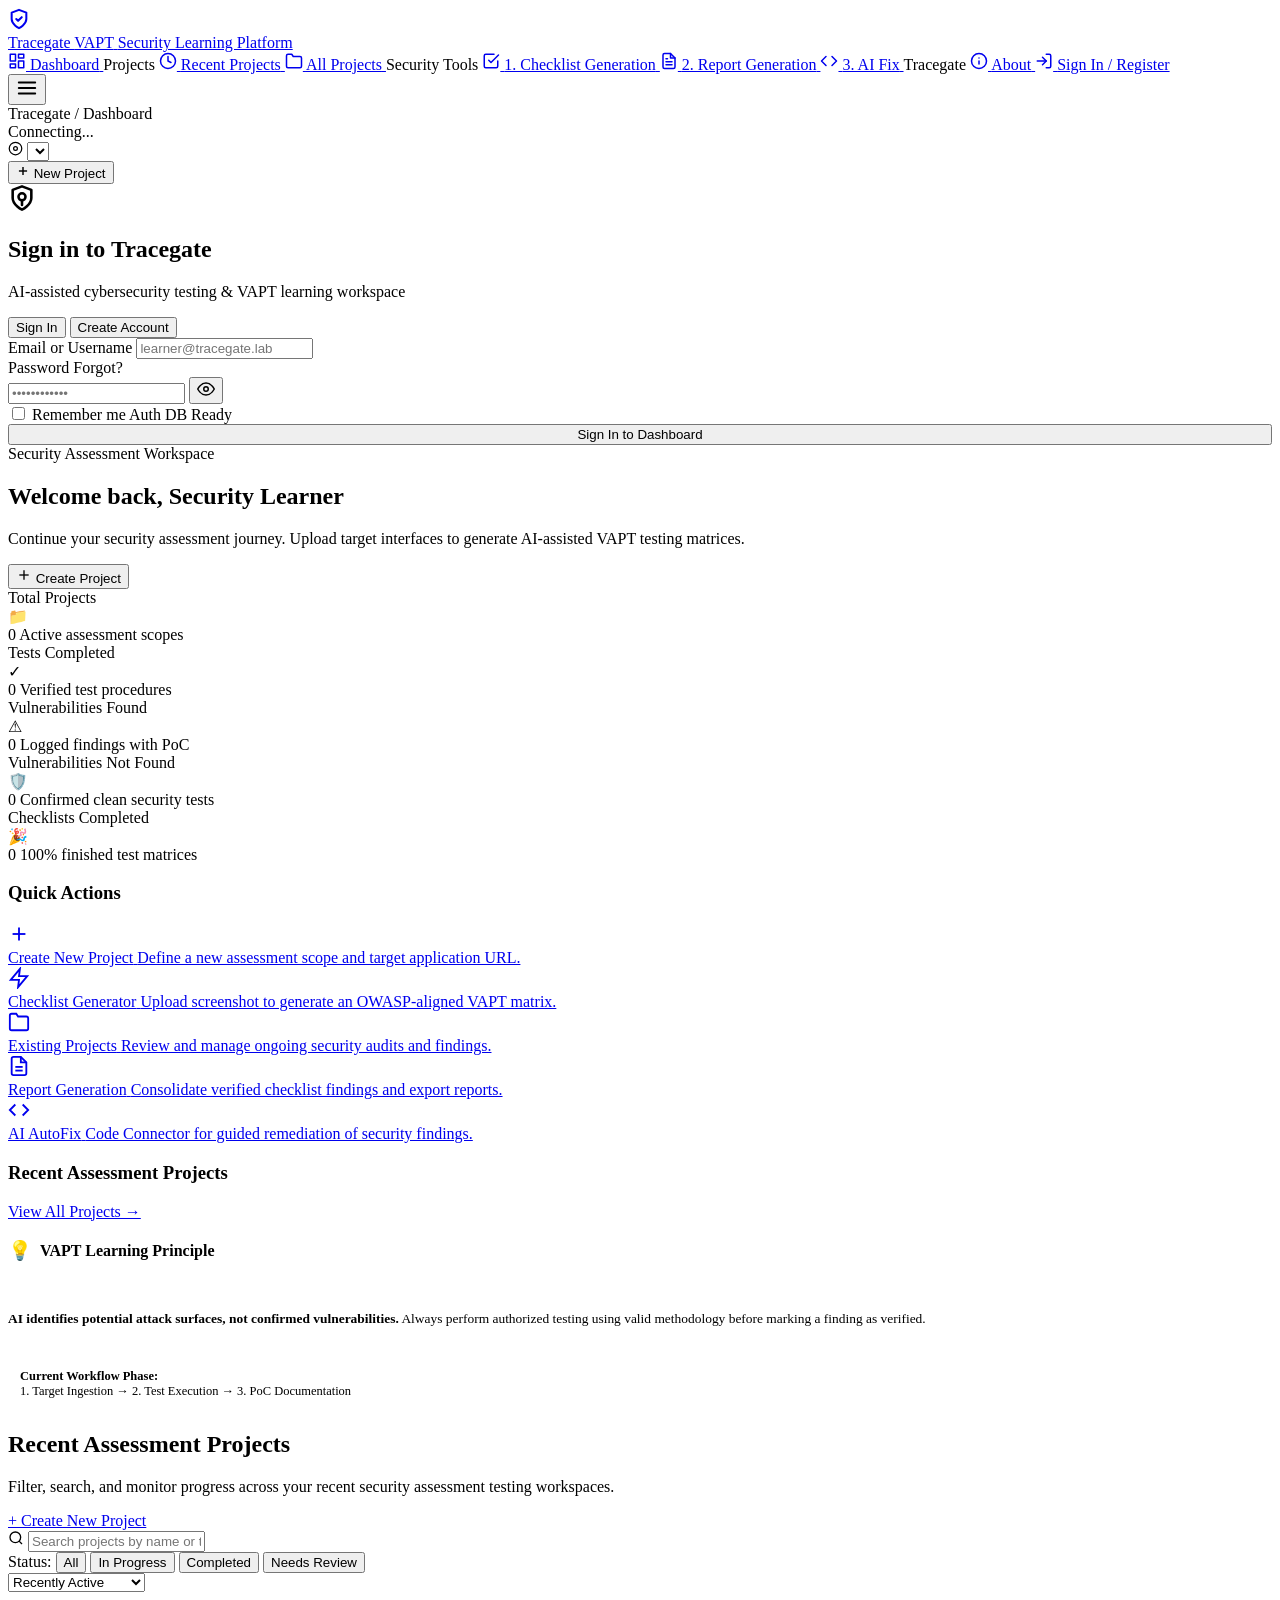
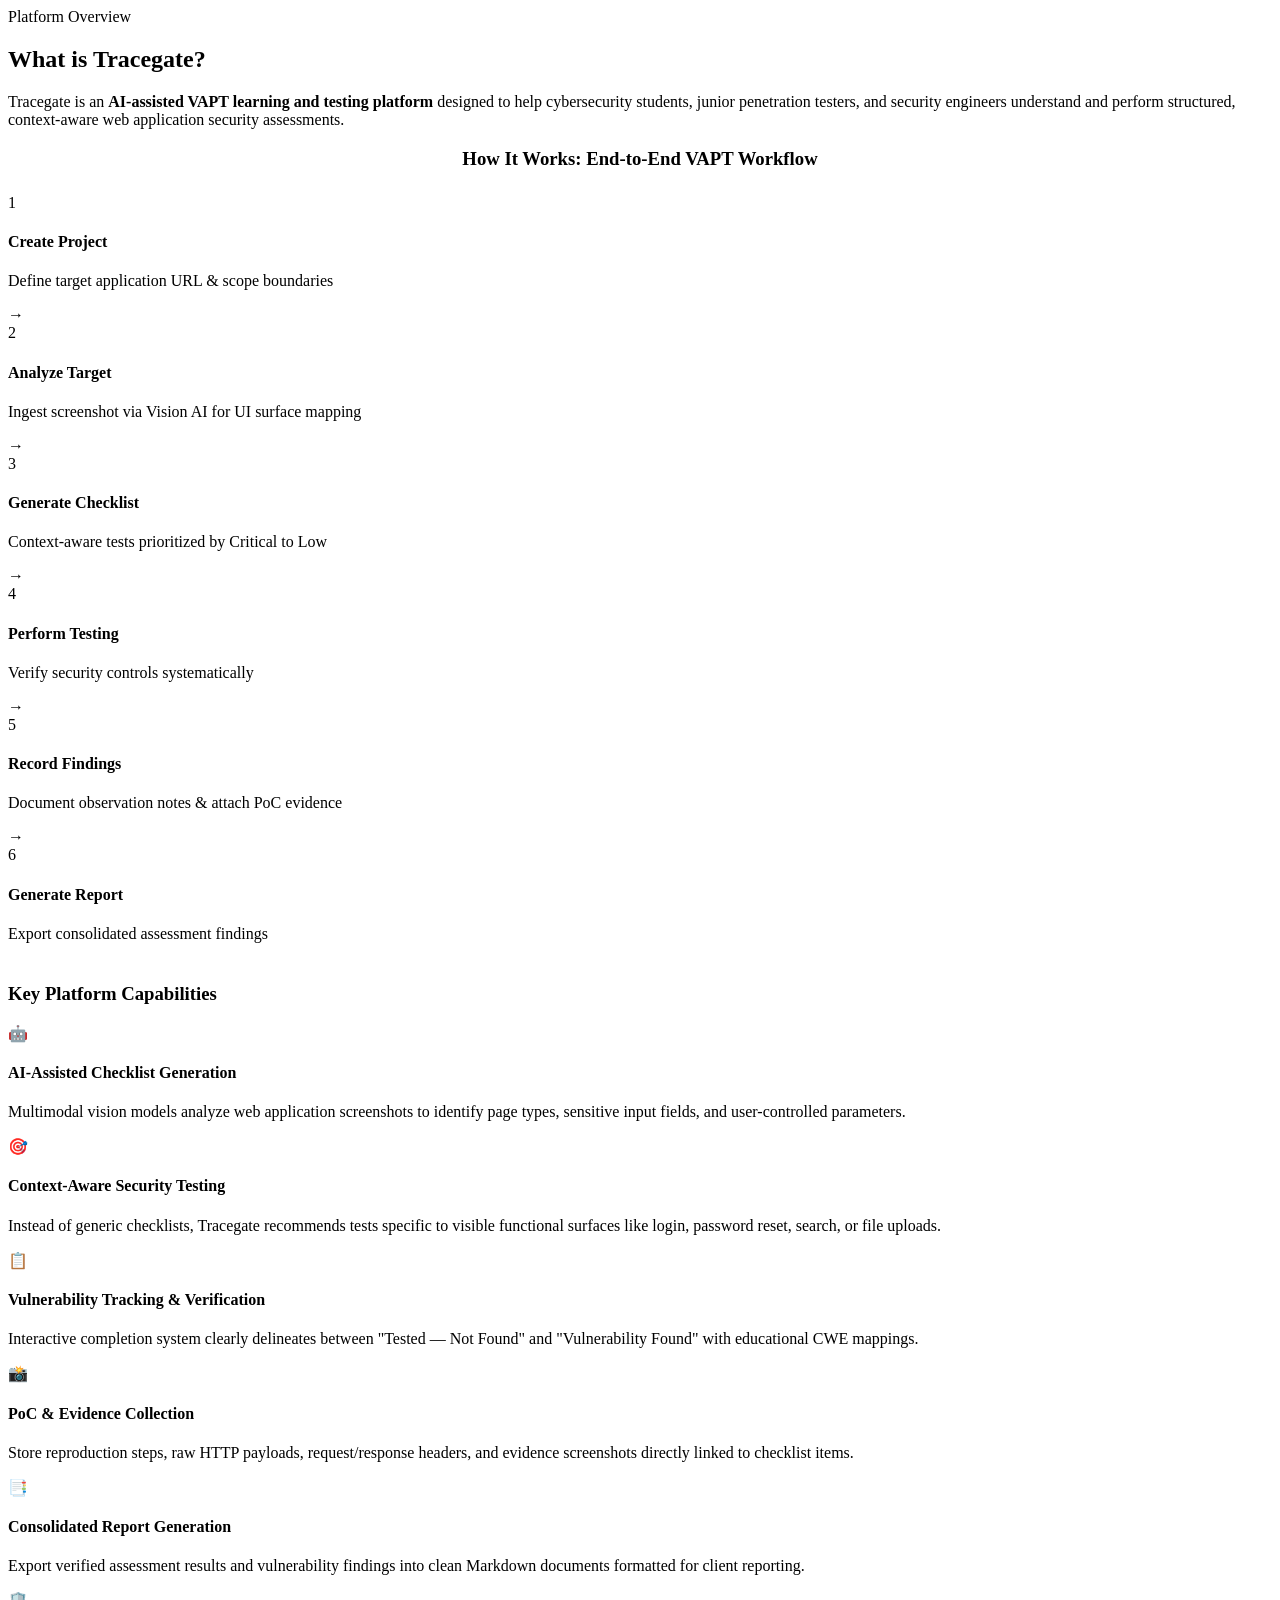
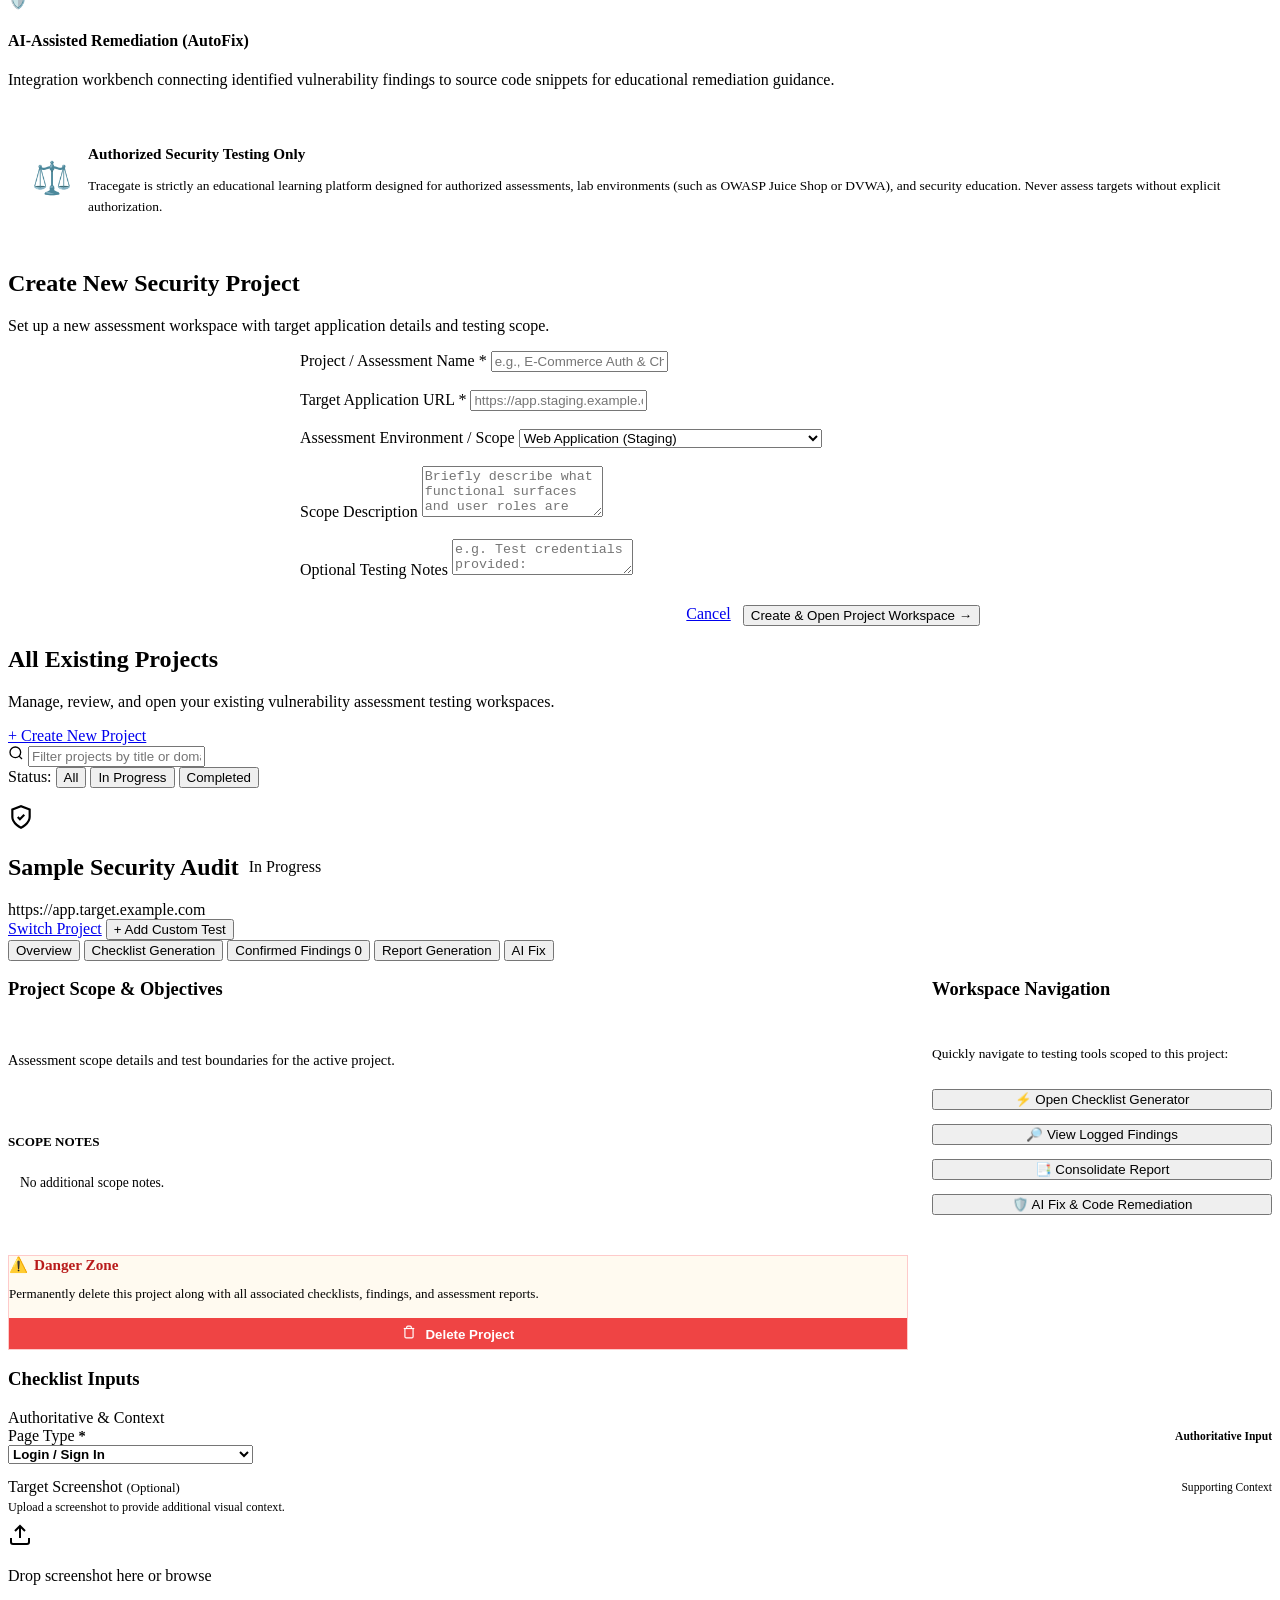
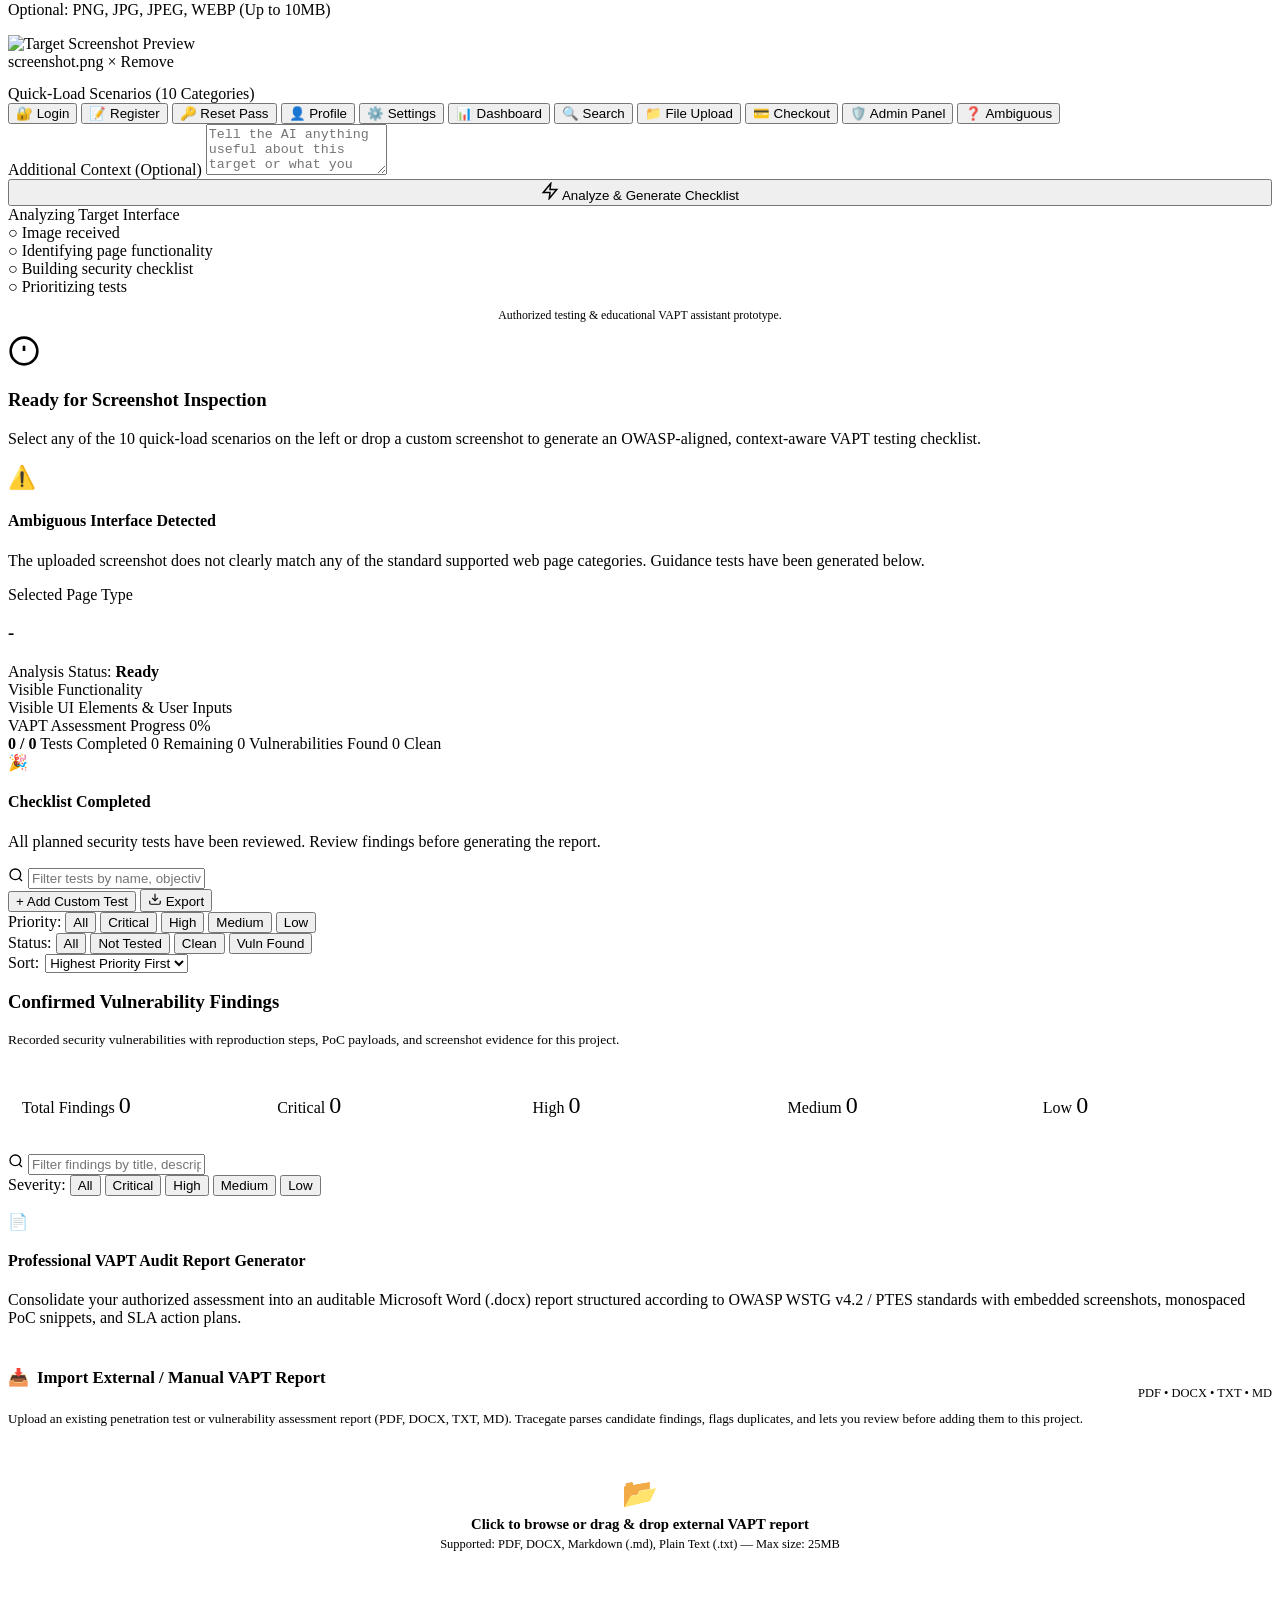
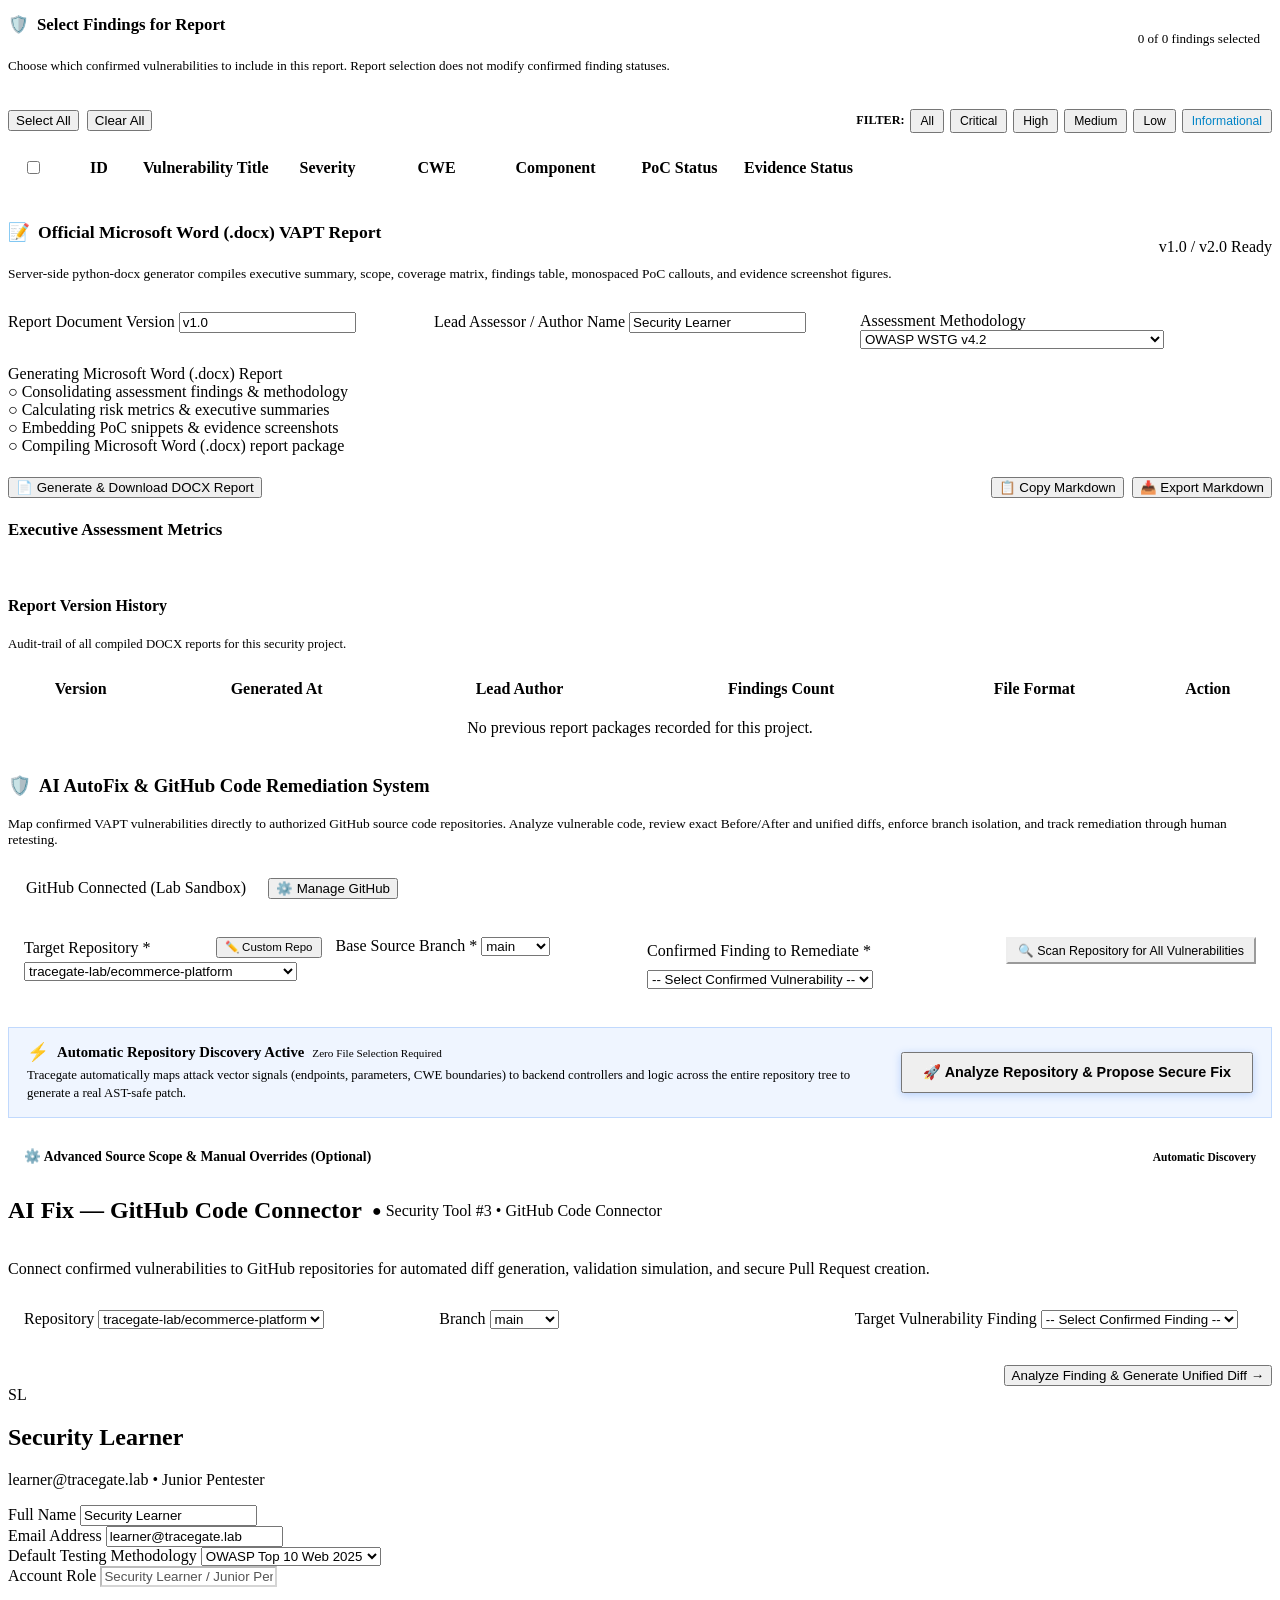
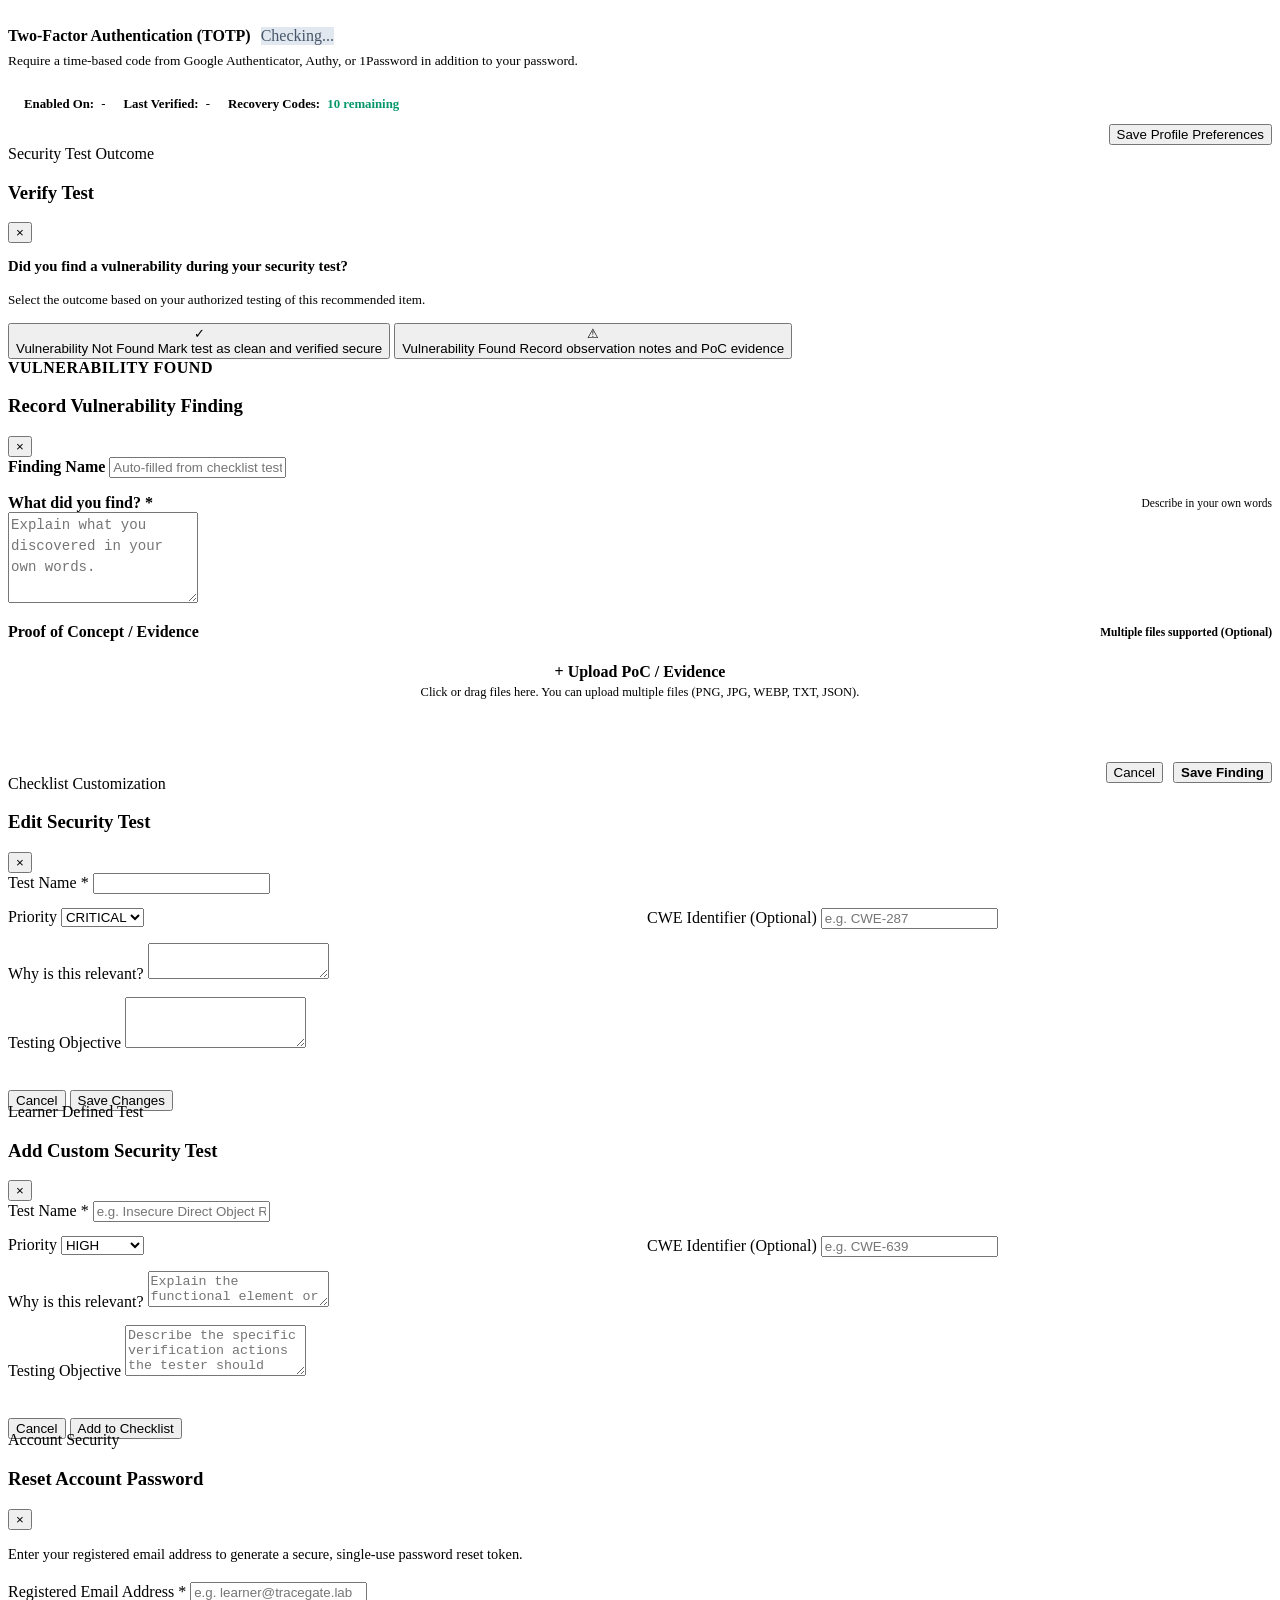
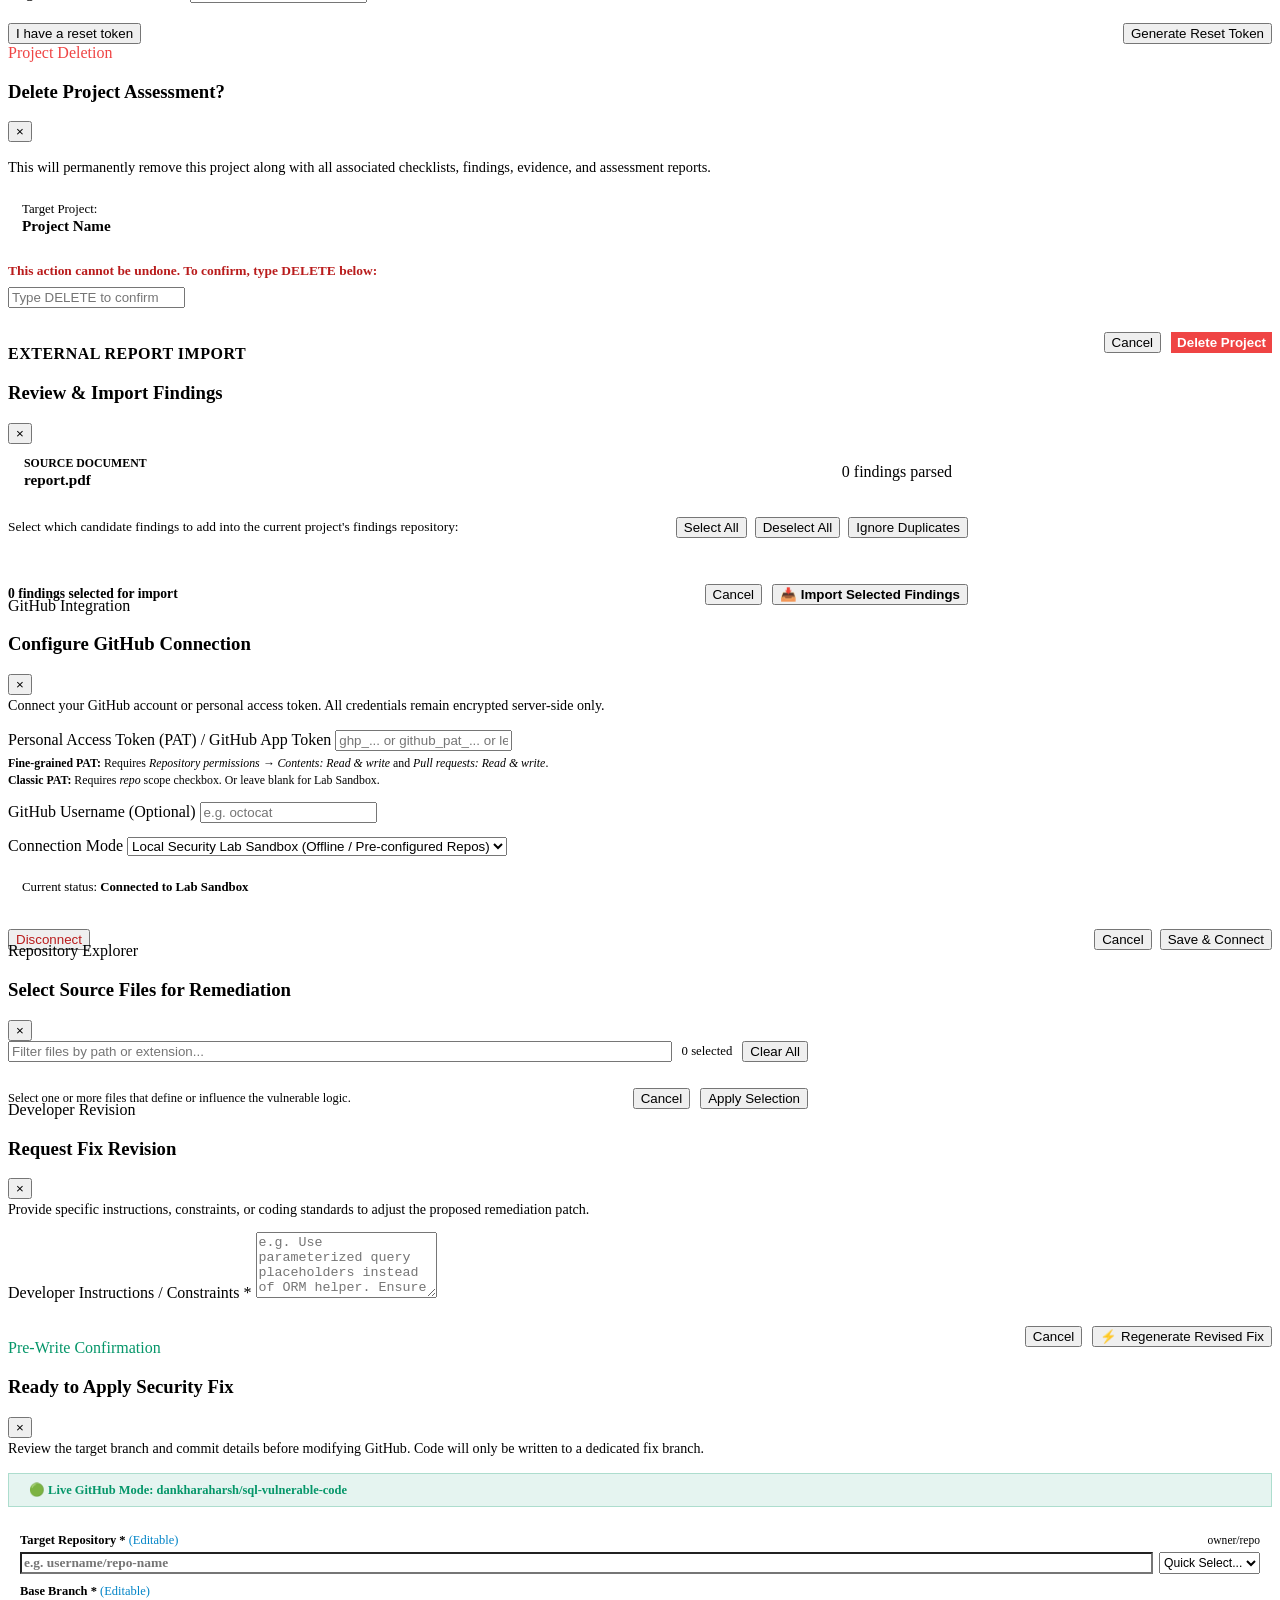
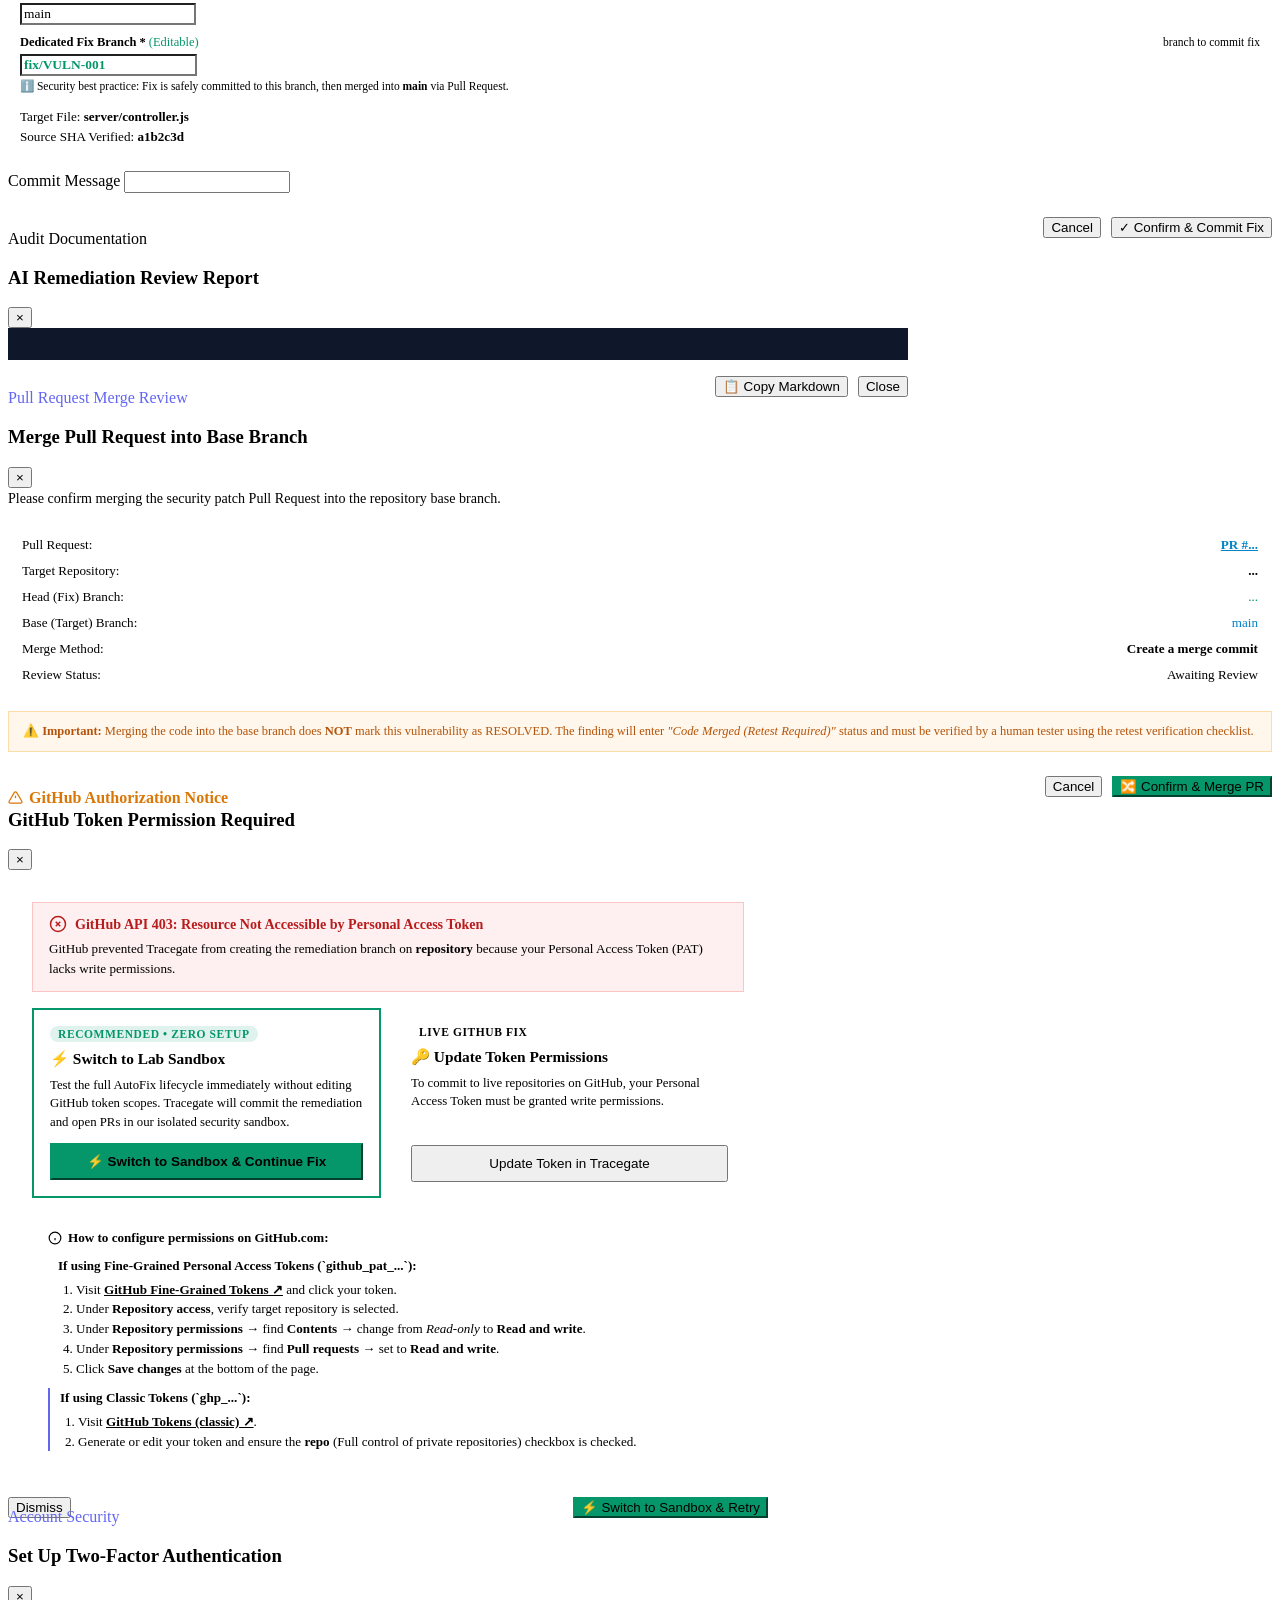
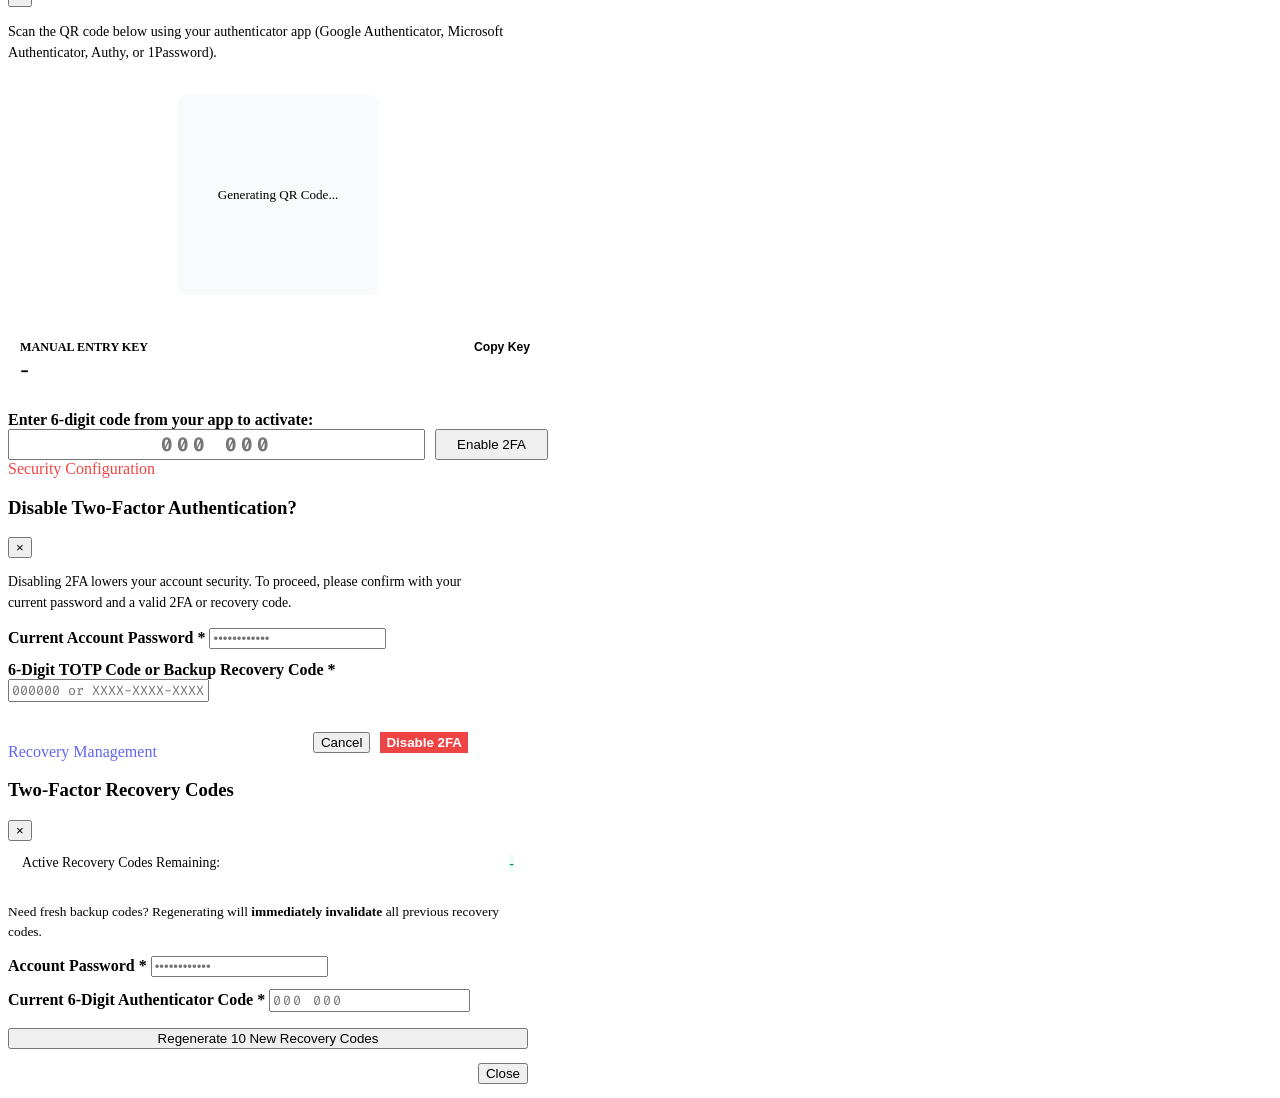
==== frontend/index.html @ dd32f718 "Add files via upload" ====
<!DOCTYPE html>
<html lang="en">
<head>
    <meta charset="UTF-8">
    <meta name="viewport" content="width=device-width, initial-scale=1.0">
    <title>Tracegate — Premium Cybersecurity Learning & VAPT Platform</title>
    <meta name="description" content="Tracegate is an AI-assisted VAPT learning platform designed to help cybersecurity learners understand and perform structured security testing.">
    <link rel="preconnect" href="https://fonts.googleapis.com">
    <link rel="preconnect" href="https://fonts.gstatic.com" crossorigin>
    <link href="https://fonts.googleapis.com/css2?family=Fira+Code:wght@400;500;600&family=Plus+Jakarta+Sans:wght@400;500;600;700;800&display=swap" rel="stylesheet">
    <link rel="stylesheet" href="/static/css/style.css">
</head>
<body>
    <div class="app-wrapper">
        <!-- ================= SIDEBAR NAVIGATION ================= -->
        <aside class="sidebar" id="sidebar">
            <div class="sidebar-header">
                <a href="#dashboard" class="brand-link" id="brandLink">
                    <div class="brand-logo-icon">
                        <svg width="22" height="22" viewBox="0 0 24 24" fill="none" stroke="currentColor" stroke-width="2.2" stroke-linecap="round" stroke-linejoin="round">
                            <path d="M12 22s8-4 8-10V5l-8-3-8 3v7c0 6 8 10 8 10z"/>
                            <path d="M9 12l2 2 4-4"/>
                        </svg>
                    </div>
                    <div class="brand-meta">
                        <span class="brand-name">Tracegate <span class="brand-badge">VAPT</span></span>
                        <span class="brand-tagline">Security Learning Platform</span>
                    </div>
                </a>
            </div>

            <nav class="sidebar-nav">
                <!-- 1. Dashboard -->
                <a href="#dashboard" class="nav-item active" data-route="dashboard" title="Dashboard">
                    <span class="nav-icon">
                        <svg width="18" height="18" viewBox="0 0 24 24" fill="none" stroke="currentColor" stroke-width="2" stroke-linecap="round" stroke-linejoin="round">
                            <rect x="3" y="3" width="7" height="9"/>
                            <rect x="14" y="3" width="7" height="5"/>
                            <rect x="14" y="12" width="7" height="9"/>
                            <rect x="3" y="16" width="7" height="5"/>
                        </svg>
                    </span>
                    <span class="nav-label">Dashboard</span>
                </a>

                <!-- 2. Projects Section -->
                <span class="nav-section-title">Projects</span>
                <a href="#recent-projects" class="nav-item" data-route="recent-projects" title="Recent Projects">
                    <span class="nav-icon">
                        <svg width="18" height="18" viewBox="0 0 24 24" fill="none" stroke="currentColor" stroke-width="2" stroke-linecap="round" stroke-linejoin="round">
                            <circle cx="12" cy="12" r="10"/>
                            <polyline points="12 6 12 12 16 14"/>
                        </svg>
                    </span>
                    <span class="nav-label">Recent Projects</span>
                </a>
                <a href="#existing-projects" class="nav-item" data-route="existing-projects" title="All Projects">
                    <span class="nav-icon">
                        <svg width="18" height="18" viewBox="0 0 24 24" fill="none" stroke="currentColor" stroke-width="2" stroke-linecap="round" stroke-linejoin="round">
                            <path d="M22 19a2 2 0 0 1-2 2H4a2 2 0 0 1-2-2V5a2 2 0 0 1 2-2h5l2 3h9a2 2 0 0 1 2 2z"/>
                        </svg>
                    </span>
                    <span class="nav-label">All Projects</span>
                </a>

                <!-- 3. Security Tools (Strict Order: 1. Checklist Generation, 2. Report Generation, 3. AI Fix) -->
                <span class="nav-section-title">Security Tools</span>
                <a href="#tool-checklist" class="nav-item" data-route="tool-checklist" title="1. Checklist Generation">
                    <span class="nav-icon">
                        <svg width="18" height="18" viewBox="0 0 24 24" fill="none" stroke="currentColor" stroke-width="2" stroke-linecap="round" stroke-linejoin="round">
                            <polyline points="9 11 12 14 22 4"/>
                            <path d="M21 12v7a2 2 0 0 1-2 2H5a2 2 0 0 1-2-2V5a2 2 0 0 1 2-2h11"/>
                        </svg>
                    </span>
                    <span class="nav-label">1. Checklist Generation</span>
                </a>
                <a href="#tool-reports" class="nav-item" data-route="tool-reports" title="2. Report Generation">
                    <span class="nav-icon">
                        <svg width="18" height="18" viewBox="0 0 24 24" fill="none" stroke="currentColor" stroke-width="2" stroke-linecap="round" stroke-linejoin="round">
                            <path d="M14 2H6a2 2 0 0 0-2 2v16a2 2 0 0 0 2 2h12a2 2 0 0 0 2-2V8z"/>
                            <polyline points="14 2 14 8 20 8"/>
                            <line x1="16" y1="13" x2="8" y2="13"/>
                            <line x1="16" y1="17" x2="8" y2="17"/>
                            <polyline points="10 9 9 9 8 9"/>
                        </svg>
                    </span>
                    <span class="nav-label">2. Report Generation</span>
                </a>
                <a href="#autofix" class="nav-item" data-route="autofix" title="3. AI Fix (GitHub Connector)">
                    <span class="nav-icon">
                        <svg width="18" height="18" viewBox="0 0 24 24" fill="none" stroke="currentColor" stroke-width="2" stroke-linecap="round" stroke-linejoin="round">
                            <polyline points="16 18 22 12 16 6"/>
                            <polyline points="8 6 2 12 8 18"/>
                        </svg>
                    </span>
                    <span class="nav-label">3. AI Fix</span>
                </a>

                <!-- 4. Platform & User -->
                <span class="nav-section-title">Tracegate</span>
                <a href="#about" class="nav-item" data-route="about" title="About Tracegate">
                    <span class="nav-icon">
                        <svg width="18" height="18" viewBox="0 0 24 24" fill="none" stroke="currentColor" stroke-width="2" stroke-linecap="round" stroke-linejoin="round">
                            <circle cx="12" cy="12" r="10"/>
                            <line x1="12" y1="16" x2="12" y2="12"/>
                            <line x1="12" y1="8" x2="12.01" y2="8"/>
                        </svg>
                    </span>
                    <span class="nav-label">About</span>
                </a>
                <a href="#profile" class="nav-item" id="navItemProfile" data-route="profile" title="Profile" style="display: none;">
                    <span class="nav-icon">
                        <svg width="18" height="18" viewBox="0 0 24 24" fill="none" stroke="currentColor" stroke-width="2" stroke-linecap="round" stroke-linejoin="round">
                            <path d="M20 21v-2a4 4 0 0 0-4-4H8a4 4 0 0 0-4 4v2"/>
                            <circle cx="12" cy="7" r="4"/>
                        </svg>
                    </span>
                    <span class="nav-label">Profile</span>
                </a>
                <a href="#login" class="nav-item" id="navItemLogin" data-route="login" title="Sign In / Register">
                    <span class="nav-icon">
                        <svg width="18" height="18" viewBox="0 0 24 24" fill="none" stroke="currentColor" stroke-width="2" stroke-linecap="round" stroke-linejoin="round">
                            <path d="M15 3h4a2 2 0 0 1 2 2v14a2 2 0 0 1-2 2h-4"/>
                            <polyline points="10 17 15 12 10 7"/>
                            <line x1="15" y1="12" x2="3" y2="12"/>
                        </svg>
                    </span>
                    <span class="nav-label">Sign In / Register</span>
                </a>
            </nav>

            <div class="sidebar-footer" id="sidebarFooter" style="display: none;">
                <div class="user-profile-widget" id="sidebarUserProfile" title="Logged in user profile" style="display: none;">
                    <div class="user-avatar" id="sidebarUserAvatar"></div>
                    <div class="user-info">
                        <span class="user-name" id="sidebarUserName"></span>
                        <span class="user-role" id="sidebarUserRole"></span>
                    </div>
                </div>
                <button type="button" class="btn-sidebar-logout" id="btnLogout" title="Log out of session" style="display: none;">
                    <svg width="16" height="16" viewBox="0 0 24 24" fill="none" stroke="currentColor" stroke-width="2" stroke-linecap="round" stroke-linejoin="round">
                        <path d="M9 21H5a2 2 0 0 1-2-2V5a2 2 0 0 1 2-2h4"/>
                        <polyline points="16 17 21 12 16 7"/>
                        <line x1="21" y1="12" x2="9" y2="12"/>
                    </svg>
                    <span class="nav-label">Logout</span>
                </button>
            </div>
        </aside>

        <!-- ================= MAIN LAYOUT WRAPPER ================= -->
        <div class="main-wrapper">
            <!-- Top App Bar -->
            <header class="topbar">
                <div class="topbar-left">
                    <button type="button" class="btn-mobile-toggle" id="btnMobileToggle" aria-label="Toggle Sidebar Navigation">
                        <svg width="22" height="22" viewBox="0 0 24 24" fill="none" stroke="currentColor" stroke-width="2" stroke-linecap="round" stroke-linejoin="round">
                            <line x1="3" y1="12" x2="21" y2="12"/>
                            <line x1="3" y1="6" x2="21" y2="6"/>
                            <line x1="3" y1="18" x2="21" y2="18"/>
                        </svg>
                    </button>
                    <div class="breadcrumbs" id="topbarBreadcrumbs">
                        <span>Tracegate</span>
                        <span>/</span>
                        <span class="crumb-current" id="crumbCurrentPage">Dashboard</span>
                    </div>
                </div>

                <div class="topbar-right">
                    <!-- Engine Status Indicator Pill -->
                    <div class="engine-status-pill" id="engineStatusPill" title="Backend Vision AI Status">
                        <span class="status-indicator-dot online-sim" id="engineStatusDot"></span>
                        <span id="engineStatusText">Connecting...</span>
                    </div>

                    <!-- Global Active Project Selector -->
                    <div class="topbar-project-select" id="topbarProjectSelectWrapper" title="Active Project Workspace">
                        <svg width="15" height="15" viewBox="0 0 24 24" fill="none" stroke="currentColor" stroke-width="2" stroke-linecap="round" stroke-linejoin="round">
                            <circle cx="12" cy="12" r="10"/>
                            <circle cx="12" cy="12" r="3"/>
                        </svg>
                        <select id="globalProjectSelect" aria-label="Active Security Assessment Project">
                            <!-- Populated dynamically by JS -->
                        </select>
                    </div>

                    <button type="button" class="btn btn-sm btn-outline-primary" id="btnTopNavNewProject">
                        <svg width="14" height="14" viewBox="0 0 24 24" fill="none" stroke="currentColor" stroke-width="2.5">
                            <line x1="12" y1="5" x2="12" y2="19"/>
                            <line x1="5" y1="12" x2="19" y2="12"/>
                        </svg>
                        <span>New Project</span>
                    </button>
                </div>
            </header>

            <!-- Page Views Container -->
            <main class="page-container">
                <!-- ================= 1. LOGIN VIEW ================= -->
                <section class="view-section" id="view-login">
                    <div class="login-view-wrapper">
                        <div class="login-card">
                            <div class="login-brand-header">
                                <div class="login-logo-circle">
                                    <svg width="28" height="28" viewBox="0 0 24 24" fill="none" stroke="currentColor" stroke-width="2.2" stroke-linecap="round" stroke-linejoin="round">
                                        <path d="M12 22s8-4 8-10V5l-8-3-8 3v7c0 6 8 10 8 10z"/>
                                        <circle cx="12" cy="11" r="3"/>
                                        <path d="M12 14v4"/>
                                    </svg>
                                </div>
                                <h2 class="login-title" id="authHeaderTitle">Sign in to Tracegate</h2>
                                <p class="login-subtitle">AI-assisted cybersecurity testing & VAPT learning workspace</p>
                            </div>

                            <!-- Auth Mode Switcher Tabs -->
                            <div class="auth-tabs-row">
                                <button type="button" class="auth-tab-btn active" id="tabAuthSignIn">Sign In</button>
                                <button type="button" class="auth-tab-btn" id="tabAuthSignUp">Create Account</button>
                            </div>

                            <!-- Backend Error / Notice Alert Box -->
                            <div class="auth-alert-box" id="authAlertBox" style="display: none;">
                                <span class="auth-alert-icon">⚠️</span>
                                <span class="auth-alert-message" id="authAlertMessage">Invalid credentials.</span>
                            </div>

                            <!-- Form 1: Sign In Form -->
                            <form id="loginForm" class="login-form" onsubmit="return false;">
                                <div class="form-group">
                                    <label for="loginEmailInput" class="form-label">Email or Username</label>
                                    <input type="text" id="loginEmailInput" class="form-input" placeholder="learner@tracegate.lab" required autocomplete="username" />
                                </div>

                                <div class="form-group">
                                    <div class="form-label">
                                        <span>Password</span>
                                        <span class="forgot-link" id="linkForgotPassword">Forgot?</span>
                                    </div>
                                    <div class="form-input-wrap">
                                        <input type="password" id="loginPasswordInput" class="form-input form-input-with-action" placeholder="••••••••••••" required autocomplete="current-password" />
                                        <button type="button" class="input-action-btn" id="btnTogglePassword" aria-label="Toggle password visibility">
                                            <svg width="18" height="18" viewBox="0 0 24 24" fill="none" stroke="currentColor" stroke-width="2" stroke-linecap="round" stroke-linejoin="round">
                                                <path d="M1 12s4-8 11-8 11 8 11 8-4 8-11 8-11-8-11-8z"/>
                                                <circle cx="12" cy="12" r="3"/>
                                            </svg>
                                        </button>
                                    </div>
                                </div>

                                <div class="form-options-row">
                                    <label class="checkbox-label">
                                        <input type="checkbox" id="chkRememberMe" class="checkbox-custom" />
                                        <span>Remember me</span>
                                    </label>
                                    <span class="badge badge-completed">Auth DB Ready</span>
                                </div>

                                <button type="button" class="btn btn-primary btn-lg" id="btnLoginSubmit" style="width: 100%;">
                                    <span id="loginBtnText">Sign In to Dashboard</span>
                                </button>
                            </form>

                            <!-- Form 2: Sign Up / Registration Form -->
                            <form id="signupForm" class="login-form" onsubmit="return false;" style="display: none;">
                                <div class="form-group">
                                    <label for="signupFullNameInput" class="form-label">Full Name *</label>
                                    <input type="text" id="signupFullNameInput" class="form-input" placeholder="e.g. Alex Mercer" required />
                                </div>

                                <div class="form-group">
                                    <label for="signupEmailInput" class="form-label">Email Address *</label>
                                    <input type="email" id="signupEmailInput" class="form-input" placeholder="alex@securitylab.test" required autocomplete="email" />
                                </div>

                                <div class="form-group">
                                    <label for="signupUsernameInput" class="form-label">Username *</label>
                                    <input type="text" id="signupUsernameInput" class="form-input" placeholder="alex_sec" required autocomplete="username" />
                                </div>

                                <div class="form-group">
                                    <label for="signupPasswordInput" class="form-label">Password * (Min 8 chars)</label>
                                    <input type="password" id="signupPasswordInput" class="form-input" placeholder="••••••••••••" required autocomplete="new-password" />
                                </div>

                                <div class="form-group">
                                    <label for="signupRoleSelect" class="form-label">Learner Experience / Role</label>
                                    <select id="signupRoleSelect" class="form-input">
                                        <option value="Junior Pentester / Security Learner">Junior Pentester / Security Learner</option>
                                        <option value="Cybersecurity Student">Cybersecurity Student</option>
                                        <option value="AppSec Engineer">AppSec Engineer</option>
                                        <option value="Senior Pentester">Senior Pentester / Lead Assessor</option>
                                    </select>
                                </div>

                                <button type="button" class="btn btn-primary btn-lg" id="btnSignupSubmit" style="width: 100%;">
                                    <span id="signupBtnText">Create Account & Sign In</span>
                                </button>
                            </form>

                            <!-- Form 3: Two-Factor Authentication Login Challenge -->
                            <form id="twoFactorLoginForm" class="login-form" onsubmit="return false;" style="display: none;">
                                <div style="text-align: center; margin-bottom: 14px;">
                                    <div style="display: inline-flex; align-items: center; gap: 6px; padding: 4px 12px; border-radius: 9999px; background: rgba(99, 102, 241, 0.12); color: #6366f1; font-size: 0.8rem; font-weight: 600; margin-bottom: 8px;">
                                        <svg width="14" height="14" viewBox="0 0 24 24" fill="none" stroke="currentColor" stroke-width="2.5"><path d="M12 22s8-4 8-10V5l-8-3-8 3v7c0 6 8 10 8 10z"/></svg>
                                        Two-Factor Authentication
                                    </div>
                                    <p style="font-size: 0.86rem; color: var(--text-secondary); line-height: 1.4; margin: 0;">
                                        Enter the 6-digit code from your authenticator application (Google Authenticator, Authy, 1Password, etc.).
                                    </p>
                                </div>

                                <div class="auth-alert-box" id="twoFactorAlertBox" style="display: none; margin-bottom: 14px;">
                                    <span class="auth-alert-icon">⚠️</span>
                                    <span class="auth-alert-message" id="twoFactorAlertMessage">Invalid code.</span>
                                </div>

                                <!-- TOTP Code Input Section -->
                                <div id="totpInputSection" class="form-group">
                                    <label for="login2FACodeInput" class="form-label" style="text-align: center; display: block; font-weight: 600;">6-Digit Security Code</label>
                                    <input type="text" id="login2FACodeInput" class="form-input" placeholder="000 000" maxlength="7" autocomplete="one-time-code" style="text-align: center; font-size: 1.5rem; letter-spacing: 6px; font-weight: 700; font-family: 'Fira Code', monospace; height: 50px;" />
                                </div>

                                <!-- Recovery Code Input Section (Initially Hidden) -->
                                <div id="recoveryInputSection" class="form-group" style="display: none;">
                                    <label for="loginRecoveryCodeInput" class="form-label" style="text-align: center; display: block; font-weight: 600;">Backup Recovery Code</label>
                                    <input type="text" id="loginRecoveryCodeInput" class="form-input" placeholder="XXXX-XXXX-XXXX" autocomplete="off" style="text-align: center; font-size: 1.1rem; letter-spacing: 3px; font-weight: 600; font-family: 'Fira Code', monospace; height: 50px; text-transform: uppercase;" />
                                    <small style="display: block; text-align: center; color: var(--text-muted); margin-top: 4px; font-size: 0.76rem;">Single-use backup code generated during 2FA setup.</small>
                                </div>

                                <div style="text-align: center; margin: 4px 0 16px;">
                                    <button type="button" class="btn-ghost" id="btnToggle2FAMethod" style="font-size: 0.82rem; color: var(--primary-600); text-decoration: underline; background: none; border: none; cursor: pointer; padding: 4px 8px;">
                                        Lost your device? Use a backup recovery code
                                    </button>
                                </div>

                                <button type="button" class="btn btn-primary btn-lg" id="btnLogin2FASubmit" style="width: 100%;">
                                    <span id="login2FABtnText">Verify & Sign In</span>
                                </button>

                                <button type="button" class="btn btn-ghost" id="btnCancel2FAChallenge" style="width: 100%; margin-top: 8px; color: var(--text-muted); font-size: 0.85rem; background: none; border: none; cursor: pointer;">
                                    ← Back to Sign In
                                </button>
                            </form>
                        </div>
                    </div>
                    </section>

                <!-- ================= 2. DASHBOARD VIEW ================= -->
                <section class="view-section active" id="view-dashboard">
                    <!-- Welcome Banner -->
                    <div class="dashboard-welcome-banner">
                        <div class="welcome-text-group">
                            <span class="welcome-eyebrow">Security Assessment Workspace</span>
                            <h2 class="welcome-heading">Welcome back, <span id="dashGreetingName">Security Learner</span></h2>
                            <p class="welcome-sub">Continue your security assessment journey. Upload target interfaces to generate AI-assisted VAPT testing matrices.</p>
                        </div>
                        <div class="view-header-actions">
                            <button type="button" class="btn btn-primary" id="btnDashQuickNewProject">
                                <svg width="16" height="16" viewBox="0 0 24 24" fill="none" stroke="currentColor" stroke-width="2">
                                    <line x1="12" y1="5" x2="12" y2="19"/>
                                    <line x1="5" y1="12" x2="19" y2="12"/>
                                </svg>
                                <span>Create Project</span>
                            </button>
                        </div>
                    </div>

                    <!-- 5 Statistics Cards -->
                    <div class="dashboard-stats-grid">
                        <div class="stat-card">
                            <div class="stat-header">
                                <span class="stat-label">Total Projects</span>
                                <div class="stat-icon-wrap stat-icon-blue">📁</div>
                            </div>
                            <span class="stat-value" id="statTotalProjects">0</span>
                            <span class="stat-footer-text">Active assessment scopes</span>
                        </div>

                        <div class="stat-card">
                            <div class="stat-header">
                                <span class="stat-label">Tests Completed</span>
                                <div class="stat-icon-wrap stat-icon-emerald">✓</div>
                            </div>
                            <span class="stat-value" id="statTestsCompleted">0</span>
                            <span class="stat-footer-text">Verified test procedures</span>
                        </div>

                        <div class="stat-card">
                            <div class="stat-header">
                                <span class="stat-label">Vulnerabilities Found</span>
                                <div class="stat-icon-wrap stat-icon-rose">⚠</div>
                            </div>
                            <span class="stat-value" id="statVulnsFound">0</span>
                            <span class="stat-footer-text">Logged findings with PoC</span>
                        </div>

                        <div class="stat-card">
                            <div class="stat-header">
                                <span class="stat-label">Vulnerabilities Not Found</span>
                                <div class="stat-icon-wrap stat-icon-amber">🛡️</div>
                            </div>
                            <span class="stat-value" id="statVulnsNotFound">0</span>
                            <span class="stat-footer-text">Confirmed clean security tests</span>
                        </div>

                        <div class="stat-card">
                            <div class="stat-header">
                                <span class="stat-label">Checklists Completed</span>
                                <div class="stat-icon-wrap stat-icon-purple">🎉</div>
                            </div>
                            <span class="stat-value" id="statChecklistsCompleted">0</span>
                            <span class="stat-footer-text">100% finished test matrices</span>
                        </div>
                    </div>

                    <!-- Quick Actions Grid (5 Items) -->
                    <div class="section-title-row">
                        <h3 class="section-title">Quick Actions</h3>
                    </div>
                    <div class="quick-actions-grid">
                        <a href="#create-project" class="quick-action-card">
                            <div class="quick-action-icon">
                                <svg width="22" height="22" viewBox="0 0 24 24" fill="none" stroke="currentColor" stroke-width="2">
                                    <line x1="12" y1="5" x2="12" y2="19"/>
                                    <line x1="5" y1="12" x2="19" y2="12"/>
                                </svg>
                            </div>
                            <span class="quick-action-name">Create New Project</span>
                            <span class="quick-action-desc">Define a new assessment scope and target application URL.</span>
                        </a>

                        <a href="#checklist-generator" class="quick-action-card">
                            <div class="quick-action-icon">
                                <svg width="22" height="22" viewBox="0 0 24 24" fill="none" stroke="currentColor" stroke-width="2">
                                    <polygon points="13 2 3 14 12 14 11 22 21 10 12 10 13 2"/>
                                </svg>
                            </div>
                            <span class="quick-action-name">Checklist Generator</span>
                            <span class="quick-action-desc">Upload screenshot to generate an OWASP-aligned VAPT matrix.</span>
                        </a>

                        <a href="#existing-projects" class="quick-action-card">
                            <div class="quick-action-icon">
                                <svg width="22" height="22" viewBox="0 0 24 24" fill="none" stroke="currentColor" stroke-width="2">
                                    <path d="M22 19a2 2 0 0 1-2 2H4a2 2 0 0 1-2-2V5a2 2 0 0 1 2-2h5l2 3h9a2 2 0 0 1 2 2z"/>
                                </svg>
                            </div>
                            <span class="quick-action-name">Existing Projects</span>
                            <span class="quick-action-desc">Review and manage ongoing security audits and findings.</span>
                        </a>

                        <a href="#report-generation" class="quick-action-card">
                            <div class="quick-action-icon">
                                <svg width="22" height="22" viewBox="0 0 24 24" fill="none" stroke="currentColor" stroke-width="2">
                                    <path d="M14 2H6a2 2 0 0 0-2 2v16a2 2 0 0 0 2 2h12a2 2 0 0 0 2-2V8z"/>
                                    <polyline points="14 2 14 8 20 8"/>
                                    <line x1="16" y1="13" x2="8" y2="13"/>
                                    <line x1="16" y1="17" x2="8" y2="17"/>
                                </svg>
                            </div>
                            <span class="quick-action-name">Report Generation</span>
                            <span class="quick-action-desc">Consolidate verified checklist findings and export reports.</span>
                        </a>

                        <a href="#autofix" class="quick-action-card">
                            <div class="quick-action-icon">
                                <svg width="22" height="22" viewBox="0 0 24 24" fill="none" stroke="currentColor" stroke-width="2">
                                    <polyline points="16 18 22 12 16 6"/>
                                    <polyline points="8 6 2 12 8 18"/>
                                </svg>
                            </div>
                            <span class="quick-action-name">AI AutoFix</span>
                            <span class="quick-action-desc">Code Connector for guided remediation of security findings.</span>
                        </a>
                    </div>

                    <!-- Recent Projects & Security Tip Grid -->
                    <div class="dashboard-content-grid">
                        <div class="card">
                            <div class="card-body">
                                <div class="section-title-row">
                                    <h3 class="section-title">Recent Assessment Projects</h3>
                                    <a href="#recent-projects" class="section-link">View All Projects &rarr;</a>
                                </div>
                                <div class="project-card-list" id="dashRecentProjectsList">
                                    <!-- Populated dynamically by JS -->
                                </div>
                            </div>
                        </div>

                        <div class="card" style="align-self: start;">
                            <div class="card-body" style="display: flex; flex-direction: column; gap: 14px;">
                                <div style="display: flex; align-items: center; gap: 8px;">
                                    <span style="font-size: 1.2rem;">💡</span>
                                    <h4 style="font-size: 1rem; font-weight: 700;">VAPT Learning Principle</h4>
                                </div>
                                <p style="font-size: 0.84rem; color: var(--text-secondary); line-height: 1.6;">
                                    <strong>AI identifies potential attack surfaces, not confirmed vulnerabilities.</strong>
                                    Always perform authorized testing using valid methodology before marking a finding as verified.
                                </p>
                                <div style="background-color: var(--primary-50); border: 1px solid var(--primary-200); border-radius: var(--radius-md); padding: 12px; font-size: 0.78rem; color: var(--primary-700);">
                                    <strong>Current Workflow Phase:</strong><br/>
                                    1. Target Ingestion &rarr; 2. Test Execution &rarr; 3. PoC Documentation
                                </div>
                            </div>
                        </div>
                    </div>
                </section>

                <!-- ================= 3. RECENT PROJECTS VIEW ================= -->
                <section class="view-section" id="view-recent-projects">
                    <div class="view-header">
                        <div class="view-header-content">
                            <h2 class="view-title">Recent Assessment Projects</h2>
                            <p class="view-subtitle">Filter, search, and monitor progress across your recent security assessment testing workspaces.</p>
                        </div>
                        <div class="view-header-actions">
                            <a href="#create-project" class="btn btn-primary">+ Create New Project</a>
                        </div>
                    </div>

                    <div class="card">
                        <div class="card-body" style="display: flex; flex-direction: column; gap: 16px;">
                            <!-- Filter Strip -->
                            <div class="controls-top-row">
                                <div class="checklist-search-box">
                                    <svg class="checklist-search-icon" width="16" height="16" viewBox="0 0 24 24" fill="none" stroke="currentColor" stroke-width="2">
                                        <circle cx="11" cy="11" r="8"/>
                                        <line x1="21" y1="21" x2="16.65" y2="16.65"/>
                                    </svg>
                                    <input type="text" id="recentProjectsSearchInput" placeholder="Search projects by name or target URL..." />
                                </div>
                                <div class="filter-group">
                                    <span class="filter-group-label">Status:</span>
                                    <button type="button" class="filter-btn active" data-recent-status="ALL">All</button>
                                    <button type="button" class="filter-btn" data-recent-status="IN_PROGRESS">In Progress</button>
                                    <button type="button" class="filter-btn" data-recent-status="COMPLETED">Completed</button>
                                    <button type="button" class="filter-btn" data-recent-status="NEEDS_REVIEW">Needs Review</button>
                                </div>
                                <select class="sort-select" id="recentProjectsSortSelect">
                                    <option value="recent">Recently Active</option>
                                    <option value="progress">Highest Progress</option>
                                    <option value="name">Project Name (A-Z)</option>
                                </select>
                            </div>

                            <!-- Projects List Container -->
                            <div class="project-card-list" id="recentProjectsFullList">
                                <!-- Populated dynamically by JS -->
                            </div>
                        </div>
                    </div>
                </section>

                <!-- ================= 4. ABOUT VIEW ================= -->
                <section class="view-section" id="view-about">
                    <div class="about-hero">
                        <span class="about-eyebrow">Platform Overview</span>
                        <h2 class="about-title">What is Tracegate?</h2>
                        <p class="about-desc">
                            Tracegate is an <strong>AI-assisted VAPT learning and testing platform</strong> designed to help cybersecurity students, junior penetration testers, and security engineers understand and perform structured, context-aware web application security assessments.
                        </p>
                    </div>

                    <!-- Interactive Workflow Pipeline -->
                    <div class="section-title-row" style="text-align: center; justify-content: center; margin-bottom: 24px;">
                        <h3 class="section-title">How It Works: End-to-End VAPT Workflow</h3>
                    </div>

                    <div class="workflow-pipeline">
                        <div class="pipeline-step">
                            <div class="pipeline-step-num">1</div>
                            <h4 class="pipeline-step-title">Create Project</h4>
                            <p class="pipeline-step-sub">Define target application URL & scope boundaries</p>
                        </div>
                        <span class="pipeline-arrow">&rarr;</span>

                        <div class="pipeline-step">
                            <div class="pipeline-step-num">2</div>
                            <h4 class="pipeline-step-title">Analyze Target</h4>
                            <p class="pipeline-step-sub">Ingest screenshot via Vision AI for UI surface mapping</p>
                        </div>
                        <span class="pipeline-arrow">&rarr;</span>

                        <div class="pipeline-step">
                            <div class="pipeline-step-num">3</div>
                            <h4 class="pipeline-step-title">Generate Checklist</h4>
                            <p class="pipeline-step-sub">Context-aware tests prioritized by Critical to Low</p>
                        </div>
                        <span class="pipeline-arrow">&rarr;</span>

                        <div class="pipeline-step">
                            <div class="pipeline-step-num">4</div>
                            <h4 class="pipeline-step-title">Perform Testing</h4>
                            <p class="pipeline-step-sub">Verify security controls systematically</p>
                        </div>
                        <span class="pipeline-arrow">&rarr;</span>

                        <div class="pipeline-step">
                            <div class="pipeline-step-num">5</div>
                            <h4 class="pipeline-step-title">Record Findings</h4>
                            <p class="pipeline-step-sub">Document observation notes & attach PoC evidence</p>
                        </div>
                        <span class="pipeline-arrow">&rarr;</span>

                        <div class="pipeline-step">
                            <div class="pipeline-step-num">6</div>
                            <h4 class="pipeline-step-title">Generate Report</h4>
                            <p class="pipeline-step-sub">Export consolidated assessment findings</p>
                        </div>
                    </div>

                    <!-- Key Platform Features Grid -->
                    <div class="section-title-row" style="margin-top: 40px;">
                        <h3 class="section-title">Key Platform Capabilities</h3>
                    </div>

                    <div class="features-grid">
                        <div class="feature-box">
                            <div class="feature-icon-circle">🤖</div>
                            <h4 class="feature-title">AI-Assisted Checklist Generation</h4>
                            <p class="feature-desc">Multimodal vision models analyze web application screenshots to identify page types, sensitive input fields, and user-controlled parameters.</p>
                        </div>

                        <div class="feature-box">
                            <div class="feature-icon-circle">🎯</div>
                            <h4 class="feature-title">Context-Aware Security Testing</h4>
                            <p class="feature-desc">Instead of generic checklists, Tracegate recommends tests specific to visible functional surfaces like login, password reset, search, or file uploads.</p>
                        </div>

                        <div class="feature-box">
                            <div class="feature-icon-circle">📋</div>
                            <h4 class="feature-title">Vulnerability Tracking & Verification</h4>
                            <p class="feature-desc">Interactive completion system clearly delineates between "Tested — Not Found" and "Vulnerability Found" with educational CWE mappings.</p>
                        </div>

                        <div class="feature-box">
                            <div class="feature-icon-circle">📸</div>
                            <h4 class="feature-title">PoC & Evidence Collection</h4>
                            <p class="feature-desc">Store reproduction steps, raw HTTP payloads, request/response headers, and evidence screenshots directly linked to checklist items.</p>
                        </div>

                        <div class="feature-box">
                            <div class="feature-icon-circle">📑</div>
                            <h4 class="feature-title">Consolidated Report Generation</h4>
                            <p class="feature-desc">Export verified assessment results and vulnerability findings into clean Markdown documents formatted for client reporting.</p>
                        </div>

                        <div class="feature-box">
                            <div class="feature-icon-circle">🛡️</div>
                            <h4 class="feature-title">AI-Assisted Remediation (AutoFix)</h4>
                            <p class="feature-desc">Integration workbench connecting identified vulnerability findings to source code snippets for educational remediation guidance.</p>
                        </div>
                    </div>

                    <!-- Ethical Notice -->
                    <div style="background-color: var(--primary-50); border: 1px solid var(--primary-200); border-radius: var(--radius-lg); padding: 20px 24px; display: flex; align-items: center; gap: 16px;">
                        <span style="font-size: 2rem;">⚖️</span>
                        <div>
                            <h4 style="font-size: 0.95rem; font-weight: 700; color: var(--primary-700); margin-bottom: 2px;">Authorized Security Testing Only</h4>
                            <p style="font-size: 0.84rem; color: var(--text-secondary); line-height: 1.5;">
                                Tracegate is strictly an educational learning platform designed for authorized assessments, lab environments (such as OWASP Juice Shop or DVWA), and security education. Never assess targets without explicit authorization.
                            </p>
                        </div>
                    </div>
                </section>

                <!-- ================= 5. CREATE PROJECT VIEW ================= -->
                <section class="view-section" id="view-create-project">
                    <div class="view-header">
                        <div class="view-header-content">
                            <h2 class="view-title">Create New Security Project</h2>
                            <p class="view-subtitle">Set up a new assessment workspace with target application details and testing scope.</p>
                        </div>
                    </div>

                    <div class="card" style="max-width: 680px; margin: 0 auto;">
                        <div class="card-body">
                            <form id="createProjectForm" onsubmit="return false;" style="display: flex; flex-direction: column; gap: 18px;">
                                <div class="form-group">
                                    <label for="newProjName" class="form-label">Project / Assessment Name *</label>
                                    <input type="text" id="newProjName" class="form-input" placeholder="e.g., E-Commerce Auth & Checkout Audit" required />
                                </div>

                                <div class="form-group">
                                    <label for="newProjTarget" class="form-label">Target Application URL *</label>
                                    <input type="url" id="newProjTarget" class="form-input" placeholder="https://app.staging.example.com" required />
                                </div>

                                <div class="form-group">
                                    <label for="newProjEnv" class="form-label">Assessment Environment / Scope</label>
                                    <select id="newProjEnv" class="form-input">
                                        <option value="Web Application (Staging)">Web Application (Staging)</option>
                                        <option value="Web Application (Production)">Web Application (Production / Authorized)</option>
                                        <option value="API & Microservices">API & Microservices</option>
                                        <option value="Vulnerable Lab / CTF">Vulnerable Lab / CTF (Juice Shop, DVWA, etc.)</option>
                                    </select>
                                </div>

                                <div class="form-group">
                                    <label for="newProjDesc" class="form-label">Scope Description</label>
                                    <textarea id="newProjDesc" class="form-input" rows="3" placeholder="Briefly describe what functional surfaces and user roles are within scope for this test..."></textarea>
                                </div>

                                <div class="form-group">
                                    <label for="newProjNotes" class="form-label">Optional Testing Notes</label>
                                    <textarea id="newProjNotes" class="form-input" rows="2" placeholder="e.g. Test credentials provided: testuser@example.com / TestPass123!"></textarea>
                                </div>

                                <div style="display: flex; justify-content: flex-end; gap: 12px; margin-top: 8px;">
                                    <a href="#existing-projects" class="btn btn-secondary">Cancel</a>
                                    <button type="button" class="btn btn-primary" id="btnSubmitCreateProject">
                                        Create & Open Project Workspace &rarr;
                                    </button>
                                </div>
                            </form>
                        </div>
                    </div>
                </section>

                <!-- ================= 6. EXISTING PROJECTS VIEW ================= -->
                <section class="view-section" id="view-existing-projects">
                    <div class="view-header">
                        <div class="view-header-content">
                            <h2 class="view-title">All Existing Projects</h2>
                            <p class="view-subtitle">Manage, review, and open your existing vulnerability assessment testing workspaces.</p>
                        </div>
                        <div class="view-header-actions">
                            <a href="#create-project" class="btn btn-primary">+ Create New Project</a>
                        </div>
                    </div>

                    <div class="card">
                        <div class="card-body" style="display: flex; flex-direction: column; gap: 16px;">
                            <div class="controls-top-row">
                                <div class="checklist-search-box">
                                    <svg class="checklist-search-icon" width="16" height="16" viewBox="0 0 24 24" fill="none" stroke="currentColor" stroke-width="2">
                                        <circle cx="11" cy="11" r="8"/>
                                        <line x1="21" y1="21" x2="16.65" y2="16.65"/>
                                    </svg>
                                    <input type="text" id="existingProjectsSearchInput" placeholder="Filter projects by title or domain..." />
                                </div>
                                <div class="filter-group">
                                    <span class="filter-group-label">Status:</span>
                                    <button type="button" class="filter-btn active" data-existing-status="ALL">All</button>
                                    <button type="button" class="filter-btn" data-existing-status="IN_PROGRESS">In Progress</button>
                                    <button type="button" class="filter-btn" data-existing-status="COMPLETED">Completed</button>
                                </div>
                            </div>

                            <div class="project-card-list" id="existingProjectsFullList">
                                <!-- Populated dynamically by JS -->
                            </div>
                        </div>
                    </div>
                </section>

                <!-- ================= 7. PROJECT WORKSPACE VIEW ================= -->
                <section class="view-section" id="view-project-workspace">
                    <!-- Project Context Header Card -->
                    <div class="workspace-header-card">
                        <div class="workspace-header-top">
                            <div class="workspace-title-group">
                                <div class="workspace-badge-icon">
                                    <svg width="26" height="26" viewBox="0 0 24 24" fill="none" stroke="currentColor" stroke-width="2">
                                        <path d="M12 22s8-4 8-10V5l-8-3-8 3v7c0 6 8 10 8 10z"/>
                                        <path d="M9 12l2 2 4-4"/>
                                    </svg>
                                </div>
                                <div class="workspace-title-meta">
                                    <div style="display: flex; align-items: center; gap: 10px;">
                                        <h2 class="workspace-name" id="wsProjectName">Sample Security Audit</h2>
                                        <span class="badge badge-in-progress" id="wsProjectStatusBadge">In Progress</span>
                                    </div>
                                    <span class="workspace-target-url" id="wsProjectTargetUrl">https://app.target.example.com</span>
                                </div>
                            </div>

                            <div class="view-header-actions">
                                <a href="#existing-projects" class="btn btn-secondary btn-sm">Switch Project</a>
                                <button type="button" class="btn btn-outline-primary btn-sm" id="btnWsQuickAddTest">+ Add Custom Test</button>
                            </div>
                        </div>

                        <!-- 5 Workspace Sub-Tabs -->
                        <div class="workspace-tabs">
                            <button type="button" class="ws-tab-btn active" data-tab="overview">
                                <span>Overview</span>
                            </button>
                            <button type="button" class="ws-tab-btn" data-tab="checklist">
                                <span>Checklist Generation</span>
                            </button>
                            <button type="button" class="ws-tab-btn" data-tab="findings">
                                <span>Confirmed Findings</span>
                                <span class="ws-tab-badge" id="wsFindingsBadgeCount">0</span>
                            </button>
                            <button type="button" class="ws-tab-btn" data-tab="report">
                                <span>Report Generation</span>
                            </button>
                            <button type="button" class="ws-tab-btn" data-tab="autofix">
                                <span>AI Fix</span>
                            </button>
                        </div>
                    </div>

                    <!-- ================= TAB PANE 1: OVERVIEW ================= -->
                    <div class="ws-tab-pane active" id="pane-ws-overview">
                        <div style="display: grid; grid-template-columns: 1fr 340px; gap: 24px;">
                            <div class="card">
                                <div class="card-body" style="display: flex; flex-direction: column; gap: 16px;">
                                    <h3 style="font-size: 1.15rem; font-weight: 700;">Project Scope & Objectives</h3>
                                    <p id="wsOverviewDescription" style="font-size: 0.9rem; line-height: 1.6;">
                                        Assessment scope details and test boundaries for the active project.
                                    </p>
                                    <div style="border-top: 1px solid var(--border-subtle); padding-top: 14px;">
                                        <h4 style="font-size: 0.82rem; text-transform: uppercase; color: var(--text-muted); margin-bottom: 8px;">Scope Notes</h4>
                                        <p id="wsOverviewNotes" style="font-size: 0.85rem; color: var(--text-secondary); background: var(--bg-main); padding: 12px; border-radius: var(--radius-md); border: 1px solid var(--border-subtle);">
                                            No additional scope notes.
                                        </p>
                                    </div>
                                </div>
                            </div>

                            <div class="card">
                                <div class="card-body" style="display: flex; flex-direction: column; gap: 14px;">
                                    <h3 style="font-size: 1.15rem; font-weight: 700;">Workspace Navigation</h3>
                                    <p style="font-size: 0.84rem; color: var(--text-muted);">Quickly navigate to testing tools scoped to this project:</p>
                                    <button type="button" class="btn btn-outline-primary" style="justify-content: flex-start;" onclick="switchWorkspaceTab('checklist')">
                                        ⚡ Open Checklist Generator
                                    </button>
                                    <button type="button" class="btn btn-secondary" style="justify-content: flex-start;" onclick="switchWorkspaceTab('findings')">
                                        🔎 View Logged Findings
                                    </button>
                                    <button type="button" class="btn btn-secondary" style="justify-content: flex-start;" onclick="switchWorkspaceTab('report')">
                                        📑 Consolidate Report
                                    </button>
                                    <button type="button" class="btn btn-secondary" style="justify-content: flex-start;" onclick="switchWorkspaceTab('autofix')">
                                        🛡️ AI Fix & Code Remediation
                                    </button>
                                </div>
                            </div>

                            <!-- Project Actions / Danger Zone Card -->
                            <div class="card" style="border: 1px solid #fecaca; background: #fffaf0; margin-top: 14px;">
                                <div class="card-body" style="display: flex; flex-direction: column; gap: 10px;">
                                    <h4 style="font-size: 0.95rem; font-weight: 700; color: #b91c1c; display: flex; align-items: center; gap: 6px; margin: 0;">
                                        <span>⚠️</span> Danger Zone
                                    </h4>
                                    <p style="font-size: 0.82rem; color: var(--text-secondary); line-height: 1.5; margin: 0;">
                                        Permanently delete this project along with all associated checklists, findings, and assessment reports.
                                    </p>
                                    <button type="button" class="btn btn-sm" id="btnDeleteProject" style="background: #ef4444; color: #ffffff; border: none; font-weight: 600; justify-content: center; padding: 7px 12px; margin-top: 4px;">
                                        <svg width="14" height="14" viewBox="0 0 24 24" fill="none" stroke="currentColor" stroke-width="2" style="margin-right: 6px;">
                                            <polyline points="3 6 5 6 21 6"></polyline>
                                            <path d="M19 6v14a2 2 0 0 1-2 2H7a2 2 0 0 1-2-2V6m3 0V4a2 2 0 0 1 2-2h4a2 2 0 0 1 2 2v2"></path>
                                        </svg>
                                        Delete Project
                                    </button>
                                </div>
                            </div>
                        </div>
                    </div>

                    <!-- ================= TAB PANE 2: CHECKLIST GENERATOR (CORE FEATURE) ================= -->
                    <div class="ws-tab-pane" id="pane-ws-checklist">
                        <div class="checklist-workspace-layout">
                            <!-- Left Column: Upload & Inspection Control -->
                            <div class="control-column">
                                <div class="control-panel">
                                    <div class="panel-header-row">
                                        <h3 class="panel-title">Checklist Inputs</h3>
                                        <span class="step-indicator">Authoritative & Context</span>
                                    </div>

                                    <!-- Page Type Selector (Primary & Authoritative Input) -->
                                    <div class="form-group" style="margin-bottom: 14px;">
                                        <label for="pageTypeSelect" class="form-label" style="display: flex; justify-content: space-between; align-items: center;">
                                            <span>Page Type <strong style="color: var(--crit-color); font-size: 0.9em;">*</strong></span>
                                            <span style="font-size: 0.72rem; color: var(--accent-primary); font-weight: 600;">Authoritative Input</span>
                                        </label>
                                        <select id="pageTypeSelect" class="form-input" style="font-weight: 600; cursor: pointer;">
                                            <option value="Login / Sign In" selected>Login / Sign In</option>
                                            <option value="Sign Up / Registration">Sign Up / Registration</option>
                                            <option value="Forgot Password / Password Reset">Forgot Password / Password Reset</option>
                                            <option value="Account / Profile">Account / Profile</option>
                                            <option value="Settings / Security Settings">Settings / Security Settings</option>
                                            <option value="Dashboard">Dashboard</option>
                                            <option value="Search / Search Results">Search / Search Results</option>
                                            <option value="File Upload">File Upload</option>
                                            <option value="Checkout / Payment">Checkout / Payment</option>
                                            <option value="Admin Panel">Admin Panel</option>
                                            <option value="Auto Detect">Auto Detect</option>
                                            <option value="Other">Other</option>
                                        </select>
                                        <div id="pageTypeOtherContainer" style="display: none; margin-top: 8px;">
                                            <input type="text" id="pageTypeOtherInput" class="form-input" placeholder="Specify custom page type (e.g., API Docs, Multi-step Wizard)..." />
                                        </div>
                                    </div>

                                    <!-- Target Screenshot (Optional Context) -->
                                    <div class="form-group" style="margin-bottom: 14px;">
                                        <label class="form-label" style="display: flex; justify-content: space-between; align-items: center; margin-bottom: 4px;">
                                            <span>Target Screenshot <span style="font-weight: 400; font-size: 0.8rem; color: var(--text-muted);">(Optional)</span></span>
                                            <span style="font-size: 0.72rem; color: var(--text-muted); font-weight: 500;">Supporting Context</span>
                                        </label>
                                        <p style="font-size: 0.76rem; color: var(--text-muted); margin: 0 0 8px 0;">Upload a screenshot to provide additional visual context.</p>

                                        <!-- Drag & Drop Upload Zone -->
                                        <div class="dropzone-area" id="dropZone">
                                            <input type="file" id="fileInput" accept="image/png,image/jpeg,image/jpg,image/webp" hidden>
                                            
                                            <div class="dropzone-empty-content" id="uploadEmptyState">
                                                <div class="dropzone-icon-circle">
                                                    <svg width="24" height="24" viewBox="0 0 24 24" fill="none" stroke="currentColor" stroke-width="2">
                                                        <path d="M21 15v4a2 2 0 0 1-2 2H5a2 2 0 0 1-2-2v-4"/>
                                                        <polyline points="17 8 12 3 7 8"/>
                                                        <line x1="12" y1="3" x2="12" y2="15"/>
                                                    </svg>
                                                </div>
                                                <p class="dropzone-prompt">Drop screenshot here or <span>browse</span></p>
                                                <p class="dropzone-limits">Optional: PNG, JPG, JPEG, WEBP (Up to 10MB)</p>
                                            </div>

                                            <!-- Preview State -->
                                            <div class="dropzone-preview" id="uploadPreviewState">
                                                <div class="preview-image-box">
                                                    <img id="imagePreview" alt="Target Screenshot Preview" />
                                                </div>
                                                <div class="preview-file-bar">
                                                    <span class="preview-file-name" id="previewFileName">screenshot.png</span>
                                                    <span class="btn-remove-preview" id="btnClearImage">&times; Remove</span>
                                                </div>
                                            </div>
                                        </div>
                                    </div>

                                    <!-- 10 Quick-Load Scenarios -->
                                    <div class="quick-samples-wrapper">
                                        <span class="quick-samples-label">Quick-Load Scenarios (10 Categories)</span>
                                        <div class="samples-pill-container" id="samplePills">
                                            <button type="button" class="sample-pill-btn" data-sample="login" title="Login Page">🔐 Login</button>
                                            <button type="button" class="sample-pill-btn" data-sample="registration" title="Registration Page">📝 Register</button>
                                            <button type="button" class="sample-pill-btn" data-sample="forgot_password" title="Forgot Password">🔑 Reset Pass</button>
                                            <button type="button" class="sample-pill-btn" data-sample="profile" title="Account / Profile">👤 Profile</button>
                                            <button type="button" class="sample-pill-btn" data-sample="settings" title="Settings Page">⚙️ Settings</button>
                                            <button type="button" class="sample-pill-btn" data-sample="dashboard" title="Home / Dashboard">📊 Dashboard</button>
                                            <button type="button" class="sample-pill-btn" data-sample="search" title="Search Page">🔍 Search</button>
                                            <button type="button" class="sample-pill-btn" data-sample="file_upload" title="File Upload">📁 File Upload</button>
                                            <button type="button" class="sample-pill-btn" data-sample="checkout" title="Checkout / Payment">💳 Checkout</button>
                                            <button type="button" class="sample-pill-btn" data-sample="admin_panel" title="Admin Panel">🛡️ Admin Panel</button>
                                            <button type="button" class="sample-pill-btn" data-sample="ambiguous" title="Non-Web / Ambiguous">❓ Ambiguous</button>
                                        </div>
                                    </div>

                                    <!-- Optional Additional Context (Section 7) -->
                                    <div class="instructions-box">
                                        <label for="promptInput" class="form-label">Additional Context (Optional)</label>
                                        <textarea id="promptInput" rows="3" placeholder="Tell the AI anything useful about this target or what you want to focus on."></textarea>
                                    </div>

                                    <!-- Action Button (Enabled by default) -->
                                    <button type="button" class="btn btn-primary btn-lg" id="btnAnalyze" style="width: 100%;">
                                        <svg width="18" height="18" viewBox="0 0 24 24" fill="none" stroke="currentColor" stroke-width="2">
                                            <polygon points="13 2 3 14 12 14 11 22 21 10 12 10 13 2"/>
                                        </svg>
                                        <span id="btnAnalyzeText">Analyze & Generate Checklist</span>
                                    </button>

                                    <!-- 4-Step Animated AI Loading Experience -->
                                    <div class="analysis-stepper-box" id="analysisStepperBox">
                                        <div class="stepper-header">
                                            <div class="stepper-spinner"></div>
                                            <span class="stepper-title">Analyzing Target Interface</span>
                                        </div>
                                        <div class="stepper-steps-list">
                                            <div class="step-item" id="loadingStep1">○ Image received</div>
                                            <div class="step-item" id="loadingStep2">○ Identifying page functionality</div>
                                            <div class="step-item" id="loadingStep3">○ Building security checklist</div>
                                            <div class="step-item" id="loadingStep4">○ Prioritizing tests</div>
                                        </div>
                                    </div>

                                    <p style="font-size: 0.74rem; color: var(--text-light); text-align: center;">
                                        Authorized testing & educational VAPT assistant prototype.
                                    </p>
                                </div>
                            </div>

                            <!-- Right Column: Analysis & VAPT Checklist Results -->
                            <div class="results-column">
                                <!-- Initial Idle State -->
                                <div class="checklist-idle-card" id="idleState">
                                    <div class="idle-icon-sphere">
                                        <svg width="32" height="32" viewBox="0 0 24 24" fill="none" stroke="currentColor" stroke-width="2">
                                            <circle cx="12" cy="12" r="10"/>
                                            <line x1="12" y1="8" x2="12" y2="12"/>
                                            <line x1="12" y1="16" x2="12.01" y2="16"/>
                                        </svg>
                                    </div>
                                    <h3 class="idle-title">Ready for Screenshot Inspection</h3>
                                    <p class="idle-desc">Select any of the 10 quick-load scenarios on the left or drop a custom screenshot to generate an OWASP-aligned, context-aware VAPT testing checklist.</p>
                                </div>

                                <!-- Results Content View -->
                                <div class="checklist-results-view" id="resultsContent">
                                    <!-- Mismatch Alert Banner permanently disabled for simplified architecture -->
                                    <div class="conflict-alert-box" id="pageTypeConflictBanner" style="display: none !important;">
                                        <div class="conflict-alert-icon">ℹ️</div>
                                        <div class="conflict-alert-body">
                                            <div class="conflict-alert-header">
                                                <h4>Page Type Mismatch Detected</h4>
                                                <span class="badge badge-warning">Informational Context</span>
                                            </div>
                                            <p id="conflictReasonText">Visual features extracted from screenshot.</p>
                                        </div>
                                    </div>

                                    <!-- Stale Analysis Invalidation Banner -->
                                    <div class="stale-analysis-box" id="staleAnalysisBanner" style="display: none;">
                                        <div style="display: flex; align-items: center; gap: 10px;">
                                            <span style="font-size: 1.2rem;">🔄</span>
                                            <div class="stale-content">
                                                <h4 style="margin: 0; font-size: 0.92rem; font-weight: 700; color: #92400e;">Page Type Changed</h4>
                                                <p style="margin: 2px 0 0; font-size: 0.82rem; color: #b45309;">Page type changed. Generate a new checklist using the selected page type.</p>
                                            </div>
                                        </div>
                                        <button type="button" class="btn btn-sm btn-primary" id="btnRegenerateChecklist">
                                            Generate Checklist
                                        </button>
                                    </div>

                                    <!-- Ambiguity Warning Banner -->
                                    <div class="ambiguity-box" id="ambiguityBanner">
                                        <span style="font-size: 1.4rem;">⚠️</span>
                                        <div class="ambiguity-body">
                                            <h4>Ambiguous Interface Detected</h4>
                                            <p id="ambiguityText">The uploaded screenshot does not clearly match any of the standard supported web page categories. Guidance tests have been generated below.</p>
                                        </div>
                                    </div>

                                    <!-- Page Analysis Card -->
                                    <div class="page-analysis-card">
                                        <div class="analysis-header-row">
                                            <div class="detected-category-group">
                                                <span class="detected-eyebrow">Selected Page Type</span>
                                                <h3 class="detected-page-name" id="detectedPageType">-</h3>
                                            </div>
                                            <div class="confidence-widget">
                                                <span class="confidence-readout">Analysis Status: <strong id="confidenceValue">Ready</strong></span>
                                                <div class="confidence-bar-track">
                                                    <div class="confidence-bar-value" id="confidenceBarFill" style="width: 0%;"></div>
                                                </div>
                                            </div>
                                        </div>

                                        <div class="analysis-tags-section">
                                            <span class="tags-label">Visible Functionality</span>
                                            <div class="tags-cloud" id="detectedFunctionalitiesList">
                                                <!-- Functionality pills injected here -->
                                            </div>
                                        </div>

                                        <div class="analysis-tags-section">
                                            <span class="tags-label">Visible UI Elements & User Inputs</span>
                                            <div class="tags-cloud" id="detectedElementsList">
                                                <!-- Element tags injected here -->
                                            </div>
                                        </div>
                                    </div>

                                    <!-- Dynamic Checklist Progress Header -->
                                    <div class="checklist-progress-panel">
                                        <div class="progress-headline-row">
                                            <span class="progress-title">VAPT Assessment Progress</span>
                                            <span class="progress-pct-badge" id="progressPctText">0%</span>
                                        </div>
                                        <div class="assessment-progress-track">
                                            <div class="assessment-progress-fill" id="progressTrackFill" style="width: 0%;"></div>
                                        </div>
                                        <div class="progress-stats-row">
                                            <span class="stat-metric-pill" id="statCompletedFraction"><strong>0 / 0</strong> Tests Completed</span>
                                            <span class="stat-metric-pill" id="statRemainingCount">0 Remaining</span>
                                            <span class="stat-metric-pill" style="color: var(--crit-color);" id="statVulnsBadge">0 Vulnerabilities Found</span>
                                            <span class="stat-metric-pill" style="color: var(--clean-color);" id="statCleanBadge">0 Clean</span>
                                        </div>
                                    </div>

                                    <!-- Completion Milestone Celebration Banner -->
                                    <div class="completion-banner" id="completionBanner">
                                        <span class="completion-icon">🎉</span>
                                        <div class="completion-text">
                                            <h4>Checklist Completed</h4>
                                            <p>All planned security tests have been reviewed. Review findings before generating the report.</p>
                                        </div>
                                    </div>

                                    <!-- Controls & Filter Toolbar -->
                                    <div class="checklist-controls-card">
                                        <div class="controls-top-row">
                                            <div class="checklist-search-box">
                                                <svg class="checklist-search-icon" width="16" height="16" viewBox="0 0 24 24" fill="none" stroke="currentColor" stroke-width="2">
                                                    <circle cx="11" cy="11" r="8"/>
                                                    <line x1="21" y1="21" x2="16.65" y2="16.65"/>
                                                </svg>
                                                <input type="text" id="checklistSearchInput" placeholder="Filter tests by name, objective, or CWE..." />
                                            </div>
                                            <div class="controls-actions-group">
                                                <button type="button" class="btn btn-outline-primary btn-sm" id="btnAddCustomTestBtn">
                                                    + Add Custom Test
                                                </button>
                                                <button type="button" class="btn btn-secondary btn-sm" id="btnExportMarkdown">
                                                    <svg width="14" height="14" viewBox="0 0 24 24" fill="none" stroke="currentColor" stroke-width="2">
                                                        <path d="M21 15v4a2 2 0 0 1-2 2H5a2 2 0 0 1-2-2v-4"/>
                                                        <polyline points="7 10 12 15 17 10"/>
                                                        <line x1="12" y1="15" x2="12" y2="3"/>
                                                    </svg>
                                                    <span>Export</span>
                                                </button>
                                            </div>
                                        </div>

                                        <div class="filters-pills-row">
                                            <div class="filter-group">
                                                <span class="filter-group-label">Priority:</span>
                                                <button type="button" class="filter-btn active" data-priority="ALL">All</button>
                                                <button type="button" class="filter-btn" data-priority="CRITICAL">Critical</button>
                                                <button type="button" class="filter-btn" data-priority="HIGH">High</button>
                                                <button type="button" class="filter-btn" data-priority="MEDIUM">Medium</button>
                                                <button type="button" class="filter-btn" data-priority="LOW">Low</button>
                                            </div>

                                            <div class="filter-group">
                                                <span class="filter-group-label">Status:</span>
                                                <button type="button" class="filter-btn active" data-status="ALL">All</button>
                                                <button type="button" class="filter-btn" data-status="NOT_TESTED">Not Tested</button>
                                                <button type="button" class="filter-btn" data-status="TESTED_NOT_FOUND">Clean</button>
                                                <button type="button" class="filter-btn" data-status="VULNERABILITY_FOUND">Vuln Found</button>
                                            </div>

                                            <div style="display: flex; align-items: center; gap: 6px;">
                                                <span class="filter-group-label">Sort:</span>
                                                <select class="sort-select" id="sortChecklistSelect">
                                                    <option value="priority_desc">Highest Priority First</option>
                                                    <option value="priority_asc">Lowest Priority First</option>
                                                    <option value="untested_first">Not Tested First</option>
                                                    <option value="recently_completed">Recently Completed</option>
                                                </select>
                                            </div>
                                        </div>
                                    </div>

                                    <!-- Dynamic Checklist Items Container -->
                                    <div class="checklist-container" id="checklistContainer">
                                        <!-- Injected by JavaScript -->
                                    </div>
                                </div>
                            </div>
                        </div>
                    </div>

                    <!-- ================= TAB PANE 3: FINDINGS ================= -->
                    <div class="ws-tab-pane" id="pane-ws-findings">
                        <div class="card">
                            <div class="card-body" style="display: flex; flex-direction: column; gap: 16px;">
                                <div class="section-title-row">
                                    <div>
                                        <h3 class="section-title">Confirmed Vulnerability Findings</h3>
                                        <p style="font-size: 0.84rem; color: var(--text-muted);">Recorded security vulnerabilities with reproduction steps, PoC payloads, and screenshot evidence for this project.</p>
                                    </div>
                                </div>

                                <!-- Findings Metrics Grid -->
                                <div class="findings-stats-grid" style="display: grid; grid-template-columns: repeat(auto-fit, minmax(130px, 1fr)); gap: 12px;">
                                    <div class="stat-card" style="padding: 14px;">
                                        <span class="stat-label">Total Findings</span>
                                        <span class="stat-value" id="findingsStatTotal" style="font-size: 1.5rem; margin-top: 4px;">0</span>
                                    </div>
                                    <div class="stat-card" style="padding: 14px; border-left: 3px solid var(--crit-color);">
                                        <span class="stat-label" style="color: var(--crit-color);">Critical</span>
                                        <span class="stat-value" id="findingsStatCrit" style="font-size: 1.5rem; margin-top: 4px; color: var(--crit-color);">0</span>
                                    </div>
                                    <div class="stat-card" style="padding: 14px; border-left: 3px solid var(--high-color);">
                                        <span class="stat-label" style="color: var(--high-color);">High</span>
                                        <span class="stat-value" id="findingsStatHigh" style="font-size: 1.5rem; margin-top: 4px; color: var(--high-color);">0</span>
                                    </div>
                                    <div class="stat-card" style="padding: 14px; border-left: 3px solid var(--med-color);">
                                        <span class="stat-label" style="color: var(--med-color);">Medium</span>
                                        <span class="stat-value" id="findingsStatMed" style="font-size: 1.5rem; margin-top: 4px; color: var(--med-color);">0</span>
                                    </div>
                                    <div class="stat-card" style="padding: 14px; border-left: 3px solid var(--low-color);">
                                        <span class="stat-label" style="color: var(--low-color);">Low</span>
                                        <span class="stat-value" id="findingsStatLow" style="font-size: 1.5rem; margin-top: 4px; color: var(--low-color);">0</span>
                                    </div>
                                </div>

                                <!-- Findings Search & Filter Controls -->
                                <div class="controls-top-row" style="margin-top: 4px;">
                                    <div class="checklist-search-box">
                                        <svg class="checklist-search-icon" width="16" height="16" viewBox="0 0 24 24" fill="none" stroke="currentColor" stroke-width="2">
                                            <circle cx="11" cy="11" r="8"/>
                                            <line x1="21" y1="21" x2="16.65" y2="16.65"/>
                                        </svg>
                                        <input type="text" id="findingsSearchInput" placeholder="Filter findings by title, description, or test..." />
                                    </div>
                                    <div class="filter-group">
                                        <span class="filter-group-label">Severity:</span>
                                        <button type="button" class="filter-btn active" data-finding-severity="ALL">All</button>
                                        <button type="button" class="filter-btn" data-finding-severity="CRITICAL">Critical</button>
                                        <button type="button" class="filter-btn" data-finding-severity="HIGH">High</button>
                                        <button type="button" class="filter-btn" data-finding-severity="MEDIUM">Medium</button>
                                        <button type="button" class="filter-btn" data-finding-severity="LOW">Low</button>
                                    </div>
                                </div>

                                <div class="findings-container" id="wsFindingsList">
                                    <!-- Populated dynamically by JS -->
                                </div>
                            </div>
                        </div>
                    </div>

                    <!-- ================= TAB PANE 4: REPORT GENERATION ================= -->
                    <div class="ws-tab-pane" id="pane-ws-report">
                        <div class="report-workspace-card">
                            <!-- Notice Banner -->
                            <div class="report-notice-banner">
                                <div class="report-notice-icon">📄</div>
                                <div class="report-notice-body">
                                    <h4>Professional VAPT Audit Report Generator</h4>
                                    <p>Consolidate your authorized assessment into an auditable Microsoft Word (.docx) report structured according to OWASP WSTG v4.2 / PTES standards with embedded screenshots, monospaced PoC snippets, and SLA action plans.</p>
                                </div>
                            </div>
                            <!-- 0. External VAPT Report Import -->
                            <div class="card" style="margin-top: 18px; border: 1px dashed var(--primary-300); background: var(--bg-surface);" id="reportImportCard">
                                <div class="card-body" style="display: flex; flex-direction: column; gap: 14px;">
                                    <div style="display: flex; align-items: center; justify-content: space-between; flex-wrap: wrap; gap: 10px;">
                                        <div>
                                            <h4 style="font-size: 1.05rem; font-weight: 700; color: var(--text-primary); display: flex; align-items: center; gap: 8px;">
                                                <span>📥</span> Import External / Manual VAPT Report
                                            </h4>
                                            <p style="font-size: 0.82rem; color: var(--text-muted); margin-top: 2px;">
                                                Upload an existing penetration test or vulnerability assessment report (PDF, DOCX, TXT, MD). Tracegate parses candidate findings, flags duplicates, and lets you review before adding them to this project.
                                            </p>
                                        </div>
                                        <div>
                                            <span class="badge badge-pending" style="font-size: 0.78rem;">PDF • DOCX • TXT • MD</span>
                                        </div>
                                    </div>

                                    <div id="reportImportDropzone" class="report-import-dropzone" style="border: 2px dashed var(--border-default); border-radius: var(--radius-md); padding: 22px; text-align: center; cursor: pointer; transition: all 0.2s; background: var(--bg-subtle);">
                                        <input type="file" id="reportImportFileInput" accept=".pdf,.docx,.txt,.md" style="display: none;" />
                                        <div style="font-size: 1.8rem; margin-bottom: 6px;">📂</div>
                                        <div style="font-weight: 600; font-size: 0.92rem; color: var(--text-primary);">
                                            Click to browse or drag & drop external VAPT report
                                        </div>
                                        <div style="font-size: 0.78rem; color: var(--text-muted); margin-top: 4px;">
                                            Supported: PDF, DOCX, Markdown (.md), Plain Text (.txt) — Max size: 25MB
                                        </div>
                                        <div id="reportImportSpinner" style="display: none; margin-top: 12px; align-items: center; justify-content: center; gap: 8px; color: var(--primary-600); font-weight: 600; font-size: 0.85rem;">
                                            <div class="spinner" style="width: 18px; height: 18px; border-width: 2px;"></div>
                                            <span>Parsing report & detecting duplicate findings...</span>
                                        </div>
                                    </div>
                                </div>
                            </div>

                            <!-- 1. Select Findings for Report (Per-Finding Selection & Summary) -->
                            <div class="card" style="margin-top: 18px;" id="reportFindingsSelectionCard">
                                <div class="card-body" style="display: flex; flex-direction: column; gap: 14px;">
                                    <div style="display: flex; align-items: center; justify-content: space-between; flex-wrap: wrap; gap: 10px;">
                                        <div>
                                            <h4 style="font-size: 1.05rem; font-weight: 700; color: var(--text-primary); display: flex; align-items: center; gap: 8px;">
                                                <span>🛡️</span> Select Findings for Report
                                            </h4>
                                            <p style="font-size: 0.82rem; color: var(--text-muted); margin-top: 2px;">
                                                Choose which confirmed vulnerabilities to include in this report. Report selection does not modify confirmed finding statuses.
                                            </p>
                                        </div>
                                        <div style="display: flex; align-items: center; gap: 8px;">
                                            <span class="badge badge-completed" id="reportSelectionBadge" style="font-size: 0.82rem; padding: 6px 12px;">0 of 0 findings selected</span>
                                        </div>
                                    </div>

                                    <!-- Selection Controls & Severity Filters -->
                                    <div style="display: flex; align-items: center; justify-content: space-between; flex-wrap: wrap; gap: 10px; padding: 8px 0; border-top: 1px solid var(--border-subtle); border-bottom: 1px solid var(--border-subtle);">
                                        <div style="display: flex; gap: 8px; flex-wrap: wrap;">
                                            <button type="button" class="btn btn-outline-primary btn-sm" id="btnReportSelectAll">Select All</button>
                                            <button type="button" class="btn btn-secondary btn-sm" id="btnReportClearAll">Clear All</button>
                                        </div>
                                        <div style="display: flex; gap: 6px; align-items: center; flex-wrap: wrap;">
                                            <span style="font-size: 0.76rem; font-weight: 600; color: var(--text-muted); text-transform: uppercase;">Filter:</span>
                                            <button type="button" class="btn btn-secondary btn-sm" id="btnFilterAll" style="font-size: 0.76rem; padding: 3px 8px;">All</button>
                                            <button type="button" class="btn btn-secondary btn-sm" id="btnFilterCrit" style="font-size: 0.76rem; padding: 3px 8px; color: var(--crit-badge);">Critical</button>
                                            <button type="button" class="btn btn-secondary btn-sm" id="btnFilterHigh" style="font-size: 0.76rem; padding: 3px 8px; color: var(--high-badge);">High</button>
                                            <button type="button" class="btn btn-secondary btn-sm" id="btnFilterMed" style="font-size: 0.76rem; padding: 3px 8px; color: var(--med-badge);">Medium</button>
                                            <button type="button" class="btn btn-secondary btn-sm" id="btnFilterLow" style="font-size: 0.76rem; padding: 3px 8px; color: var(--low-badge);">Low</button>
                                            <button type="button" class="btn btn-secondary btn-sm" id="btnFilterInfo" style="font-size: 0.76rem; padding: 3px 8px; color: #0284c7;">Informational</button>
                                        </div>
                                    </div>

                                    <!-- Findings Selection Table -->
                                    <div style="overflow-x: auto;">
                                        <table class="report-table" id="reportFindingsTable">
                                            <thead>
                                                <tr>
                                                    <th style="width: 44px; text-align: center;">
                                                        <input type="checkbox" id="chkReportSelectAllHeader" title="Toggle All" style="cursor: pointer;" />
                                                    </th>
                                                    <th style="width: 80px;">ID</th>
                                                    <th>Vulnerability Title</th>
                                                    <th style="width: 110px;">Severity</th>
                                                    <th style="width: 100px;">CWE</th>
                                                    <th style="width: 130px;">Component</th>
                                                    <th style="width: 110px;">PoC Status</th>
                                                    <th style="width: 120px;">Evidence Status</th>
                                                </tr>
                                            </thead>
                                            <tbody id="reportFindingsSelectTbody">
                                                <!-- Populated dynamically by JS -->
                                            </tbody>
                                        </table>
                                    </div>

                                    <!-- Clean Assessment Report Option (Section 27) -->
                                    <div id="cleanReportOptionBox" style="display: none; background: var(--bg-subtle); padding: 12px 16px; border-radius: var(--radius-md); border: 1px dashed var(--border-default); align-items: center; justify-content: space-between;">
                                        <div style="display: flex; align-items: center; gap: 10px;">
                                            <input type="checkbox" id="chkAllowCleanReport" style="width: 16px; height: 16px; cursor: pointer;" />
                                            <label for="chkAllowCleanReport" style="cursor: pointer; font-size: 0.85rem; font-weight: 600; color: var(--text-primary); margin: 0;">
                                                Generate Clean Assessment Report (Formal certification of 0 identified vulnerabilities across evaluated controls)
                                            </label>
                                        </div>
                                    </div>

                                    <!-- Selected Findings Dynamic Metrics Summary (Section 6 & 44) -->
                                    <div id="reportSelectedMetricsPanel" style="display: grid; grid-template-columns: repeat(auto-fit, minmax(130px, 1fr)); gap: 10px; margin-top: 4px;">
                                        <!-- Populated dynamically by JS -->
                                    </div>
                                </div>
                            </div>

                            <!-- Real Microsoft Word (.docx) Generation Control Box -->
                            <div class="card" style="border: 1px solid var(--primary-200); background: linear-gradient(135deg, #ffffff 0%, var(--primary-50) 100%);">
                                <div class="card-body" style="display: flex; flex-direction: column; gap: 16px;">
                                    <div style="display: flex; align-items: center; justify-content: space-between; flex-wrap: wrap; gap: 12px;">
                                        <div>
                                            <h4 style="font-size: 1.1rem; font-weight: 700; color: var(--primary-700); display: flex; align-items: center; gap: 8px;">
                                                <span>📝</span> Official Microsoft Word (.docx) VAPT Report
                                            </h4>
                                            <p style="font-size: 0.84rem; color: var(--text-secondary); margin-top: 2px;">
                                                Server-side python-docx generator compiles executive summary, scope, coverage matrix, findings table, monospaced PoC callouts, and evidence screenshot figures.
                                            </p>
                                        </div>
                                        <span class="badge badge-completed">v1.0 / v2.0 Ready</span>
                                    </div>

                                    <div style="display: grid; grid-template-columns: repeat(auto-fit, minmax(220px, 1fr)); gap: 14px;">
                                        <div class="form-group">
                                            <label for="docxReportVersion" class="form-label">Report Document Version</label>
                                            <input type="text" id="docxReportVersion" class="form-input" value="v1.0" placeholder="e.g. v1.0, v1.1" />
                                        </div>
                                        <div class="form-group">
                                            <label for="docxAuthorName" class="form-label">Lead Assessor / Author Name</label>
                                            <input type="text" id="docxAuthorName" class="form-input" value="Security Learner" placeholder="Your Name" />
                                        </div>
                                        <div class="form-group">
                                            <label for="docxMethodologySelect" class="form-label">Assessment Methodology</label>
                                            <select id="docxMethodologySelect" class="form-input">
                                                <option value="owasp_wstg" selected>OWASP WSTG v4.2</option>
                                                <option value="ptes">PTES (Penetration Testing Execution Standard)</option>
                                                <option value="nist_sp800_115">NIST SP 800-115</option>
                                                <option value="sans_top25">SANS / CWE Top 25</option>
                                                <option value="owasp_top10">OWASP Top 10 Web</option>
                                                <option value="asvs_l2">OWASP ASVS Level 2</option>
                                            </select>
                                        </div>
                                    </div>

                                    <!-- Stepper for DOCX Generation -->
                                    <div class="analysis-stepper-box" id="reportGenStepperBox">
                                        <div class="stepper-header">
                                            <div class="stepper-spinner"></div>
                                            <span class="stepper-title" id="reportGenStepperTitle">Generating Microsoft Word (.docx) Report</span>
                                        </div>
                                        <div class="stepper-steps-list">
                                            <div class="step-item" id="loadingDocxStep1">○ Consolidating assessment findings & methodology</div>
                                            <div class="step-item" id="loadingDocxStep2">○ Calculating risk metrics & executive summaries</div>
                                            <div class="step-item" id="loadingDocxStep3">○ Embedding PoC snippets & evidence screenshots</div>
                                            <div class="step-item" id="loadingDocxStep4">○ Compiling Microsoft Word (.docx) report package</div>
                                        </div>
                                    </div>

                                    <div style="display: flex; align-items: center; justify-content: space-between; flex-wrap: wrap; gap: 12px; padding-top: 6px;">
                                        <div style="display: flex; gap: 10px;">
                                            <button type="button" class="btn btn-primary btn-lg" id="btnGenerateDocxReport">
                                                <span>📄 Generate & Download DOCX Report</span>
                                            </button>
                                        </div>
                                        <div style="display: flex; gap: 8px;">
                                            <button type="button" class="btn btn-outline-primary btn-sm" id="btnReportCopyMarkdown">
                                                📋 Copy Markdown
                                            </button>
                                            <button type="button" class="btn btn-secondary btn-sm" id="btnReportDownloadMarkdown">
                                                📥 Export Markdown
                                            </button>
                                        </div>
                                    </div>
                                </div>
                            </div>

                            <!-- Executive Summary & Metrics Preview -->
                            <div class="report-summary-preview" style="margin-top: 20px;">
                                <h4 style="font-size: 1.05rem; font-weight: 700; margin-bottom: 12px;">Executive Assessment Metrics</h4>
                                <div id="reportSummaryContent" style="display: flex; flex-direction: column; gap: 14px; font-size: 0.88rem;">
                                    <!-- Populated dynamically by JS -->
                                </div>
                            </div>

                            <!-- Generated Report Version History Table -->
                            <div class="card" style="margin-top: 24px;">
                                <div class="card-body" style="display: flex; flex-direction: column; gap: 12px;">
                                    <div class="section-title-row">
                                        <div>
                                            <h4 style="font-size: 1rem; font-weight: 700;">Report Version History</h4>
                                            <p style="font-size: 0.8rem; color: var(--text-muted);">Audit-trail of all compiled DOCX reports for this security project.</p>
                                        </div>
                                    </div>
                                    <table class="report-table">
                                        <thead>
                                            <tr>
                                                <th>Version</th>
                                                <th>Generated At</th>
                                                <th>Lead Author</th>
                                                <th>Findings Count</th>
                                                <th>File Format</th>
                                                <th>Action</th>
                                            </tr>
                                        </thead>
                                        <tbody id="reportHistoryTableBody">
                                            <tr><td colspan="6" style="text-align: center; color: var(--text-muted); padding: 18px;">No previous report packages recorded for this project.</td></tr>
                                        </tbody>
                                    </table>
                                </div>
                            </div>
                        </div>
                    </div>
                    <!-- ================= TAB PANE 5: AI FIX (GITHUB CODE CONNECTOR) ================= -->
                    <div class="ws-tab-pane" id="pane-ws-autofix">
                        <div class="card">
                            <div class="card-body" style="display: flex; flex-direction: column; gap: 18px;">
                                <!-- Header & Connection Status -->
                                <div class="section-title-row" style="display: flex; justify-content: space-between; align-items: center; flex-wrap: wrap; gap: 12px;">
                                    <div>
                                        <h3 class="section-title" style="display: flex; align-items: center; gap: 8px;">
                                            <span>🛡️</span> AI AutoFix & GitHub Code Remediation System
                                        </h3>
                                        <p style="font-size: 0.84rem; color: var(--text-muted);">
                                            Map confirmed VAPT vulnerabilities directly to authorized GitHub source code repositories. Analyze vulnerable code, review exact Before/After and unified diffs, enforce branch isolation, and track remediation through human retesting.
                                        </p>
                                    </div>
                                    <div style="display: flex; align-items: center; gap: 10px;">
                                        <div id="githubConnectionPill" class="badge badge-in-progress" style="display: flex; align-items: center; gap: 6px; padding: 6px 12px;">
                                            <span class="status-indicator-dot online-sim"></span>
                                            <span id="githubStatusLabel">GitHub Connected (Lab Sandbox)</span>
                                        </div>
                                        <button type="button" class="btn btn-outline-primary btn-sm" id="btnOpenGitHubModal">
                                            ⚙️ Manage GitHub
                                        </button>
                                    </div>
                                </div>

                                <!-- Repository, Branch, Finding & Source File Controls -->
                                <div style="display: grid; grid-template-columns: repeat(auto-fit, minmax(220px, 1fr)); gap: 14px; background: var(--bg-subtle); padding: 16px; border-radius: var(--radius-md);">
                                    <div class="form-group">
                                        <div style="display: flex; justify-content: space-between; align-items: center; margin-bottom: 4px;">
                                            <label for="wsAutofixRepoSelect" class="form-label" style="margin: 0;">Target Repository *</label>
                                            <button type="button" class="btn btn-secondary btn-sm" id="btnToggleCustomRepo" style="padding: 1px 7px; font-size: 0.72rem; line-height: 1.3;" title="Type your own GitHub repository name">
                                                ✏️ Custom Repo
                                            </button>
                                        </div>
                                        <select id="wsAutofixRepoSelect" class="form-input">
                                            <option value="tracegate-lab/ecommerce-platform">tracegate-lab/ecommerce-platform</option>
                                            <option value="tracegate-lab/identity-auth-service">tracegate-lab/identity-auth-service</option>
                                            <option value="tracegate-lab/patient-portal-api">tracegate-lab/patient-portal-api</option>
                                            <option value="__custom__">+ Enter Custom Repository (owner/repo)...</option>
                                        </select>
                                        <div id="wsAutofixCustomRepoWrapper" style="display: none; margin-top: 6px;">
                                            <div style="display: flex; gap: 6px;">
                                                <input type="text" id="wsAutofixCustomRepoInput" class="form-input" style="font-family: var(--font-mono); font-size: 0.84rem;" placeholder="e.g. username/my-vulnerable-repo" />
                                                <button type="button" class="btn btn-secondary btn-sm" id="btnApplyCustomRepo" style="white-space: nowrap; font-size: 0.78rem;">Use Repo</button>
                                            </div>
                                            <span style="font-size: 0.72rem; color: var(--text-muted); margin-top: 2px; display: block;">Enter GitHub repository in <code>owner/repository</code> format</span>
                                        </div>
                                    </div>
                                    <div class="form-group">
                                        <label for="wsAutofixBranchSelect" class="form-label">Base Source Branch *</label>
                                        <select id="wsAutofixBranchSelect" class="form-input">
                                            <option value="main" selected>main</option>
                                            <option value="develop">develop</option>
                                            <option value="staging">staging</option>
                                        </select>
                                    </div>
                                    <div class="form-group" style="grid-column: span 2;">
                                        <div style="display: flex; justify-content: space-between; align-items: center; margin-bottom: 6px;">
                                            <label for="wsAutofixFindingSelect" class="form-label" style="margin-bottom: 0;">Confirmed Finding to Remediate *</label>
                                            <button type="button" class="btn btn-secondary btn-sm" id="btnScanRepoVulnerabilities" style="padding: 4px 10px; font-size: 0.78rem; display: flex; align-items: center; gap: 4px; border-color: var(--accent-primary); color: var(--accent-primary);">
                                                🔍 Scan Repository for All Vulnerabilities
                                            </button>
                                        </div>
                                        <select id="wsAutofixFindingSelect" class="form-input">
                                            <option value="">-- Select Confirmed Vulnerability --</option>
                                        </select>
                                        <div id="wsRepoScanSummary" style="display: none; font-size: 0.78rem; color: var(--accent-primary); margin-top: 5px; font-weight: 600;"></div>
                                    </div>
                                </div>

                                <!-- Automatic Discovery Banner & Action -->
                                <div style="display: flex; justify-content: space-between; align-items: center; background: rgba(59, 130, 246, 0.08); border: 1px solid rgba(59, 130, 246, 0.25); border-radius: var(--radius-md); padding: 14px 18px; margin-top: 4px; flex-wrap: wrap; gap: 12px;">
                                    <div style="flex: 1; min-width: 280px;">
                                        <div style="display: flex; align-items: center; gap: 8px;">
                                            <span style="font-size: 1.1rem;">⚡</span>
                                            <strong style="color: var(--text-primary); font-size: 0.92rem;">Automatic Repository Discovery Active</strong>
                                            <span class="badge badge-success" style="font-size: 0.7rem;">Zero File Selection Required</span>
                                        </div>
                                        <p style="margin: 4px 0 0 0; font-size: 0.8rem; color: var(--text-muted); line-height: 1.4;">
                                            Tracegate automatically maps attack vector signals (endpoints, parameters, CWE boundaries) to backend controllers and logic across the entire repository tree to generate a real AST-safe patch.
                                        </p>
                                    </div>
                                    <button type="button" class="btn btn-primary" id="btnWsAnalyzeCodeFix" style="padding: 10px 20px; font-weight: 700; font-size: 0.9rem; box-shadow: 0 2px 8px rgba(59, 130, 246, 0.3); white-space: nowrap;">
                                        🚀 Analyze Repository & Propose Secure Fix
                                    </button>
                                </div>

                                <!-- Collapsible Advanced Source Scope & Manual Overrides (Developer Fallback) -->
                                <details id="wsAdvancedSourceDetails" style="background: var(--bg-surface); border: 1px solid var(--border-subtle); padding: 12px 16px; border-radius: var(--radius-md);">
                                    <summary style="font-size: 0.85rem; font-weight: 600; color: var(--text-secondary); cursor: pointer; user-select: none; display: flex; align-items: center; justify-content: space-between;">
                                        <span>⚙️ Advanced Source Scope & Manual Overrides (Optional)</span>
                                        <span id="wsSourceSelectionModeBadge" class="badge badge-secondary" style="font-size: 0.72rem;">Automatic Discovery</span>
                                    </summary>
                                    <div style="margin-top: 14px; display: flex; flex-direction: column; gap: 14px;">
                                        <div style="display: flex; justify-content: space-between; align-items: center; flex-wrap: wrap; gap: 10px;">
                                            <p style="font-size: 0.78rem; color: var(--text-muted); margin: 0;">
                                                Optionally browse or inspect repository files to override the automatic discovery scope.
                                            </p>
                                            <div style="display: flex; gap: 8px;">
                                                <button type="button" class="btn btn-secondary btn-sm" id="btnWsAutoDetectFile">
                                                    ⚡ Discover Sources
                                                </button>
                                                <button type="button" class="btn btn-secondary btn-sm" id="btnWsBrowseRepoTree">
                                                    📁 Browse Repo Files...
                                                </button>
                                            </div>
                                        </div>

                                        <!-- Hidden backward-compatibility input -->
                                        <input type="hidden" id="wsAutofixFileInput" />
                                        <span id="wsFileDetectionBadge" style="display: none;"></span>
                                        <div id="wsFileDetectionReason" style="display: none;"></div>

                                        <!-- Relevant Source Files List -->
                                        <div style="display: flex; flex-direction: column; gap: 8px;">
                                            <div style="display: flex; justify-content: space-between; align-items: center;">
                                                <span style="font-size: 0.8rem; font-weight: 700; color: var(--text-secondary); text-transform: uppercase; letter-spacing: 0.04em;">
                                                    Discovered / Scoped Source Files
                                                </span>
                                                <span id="wsSelectedSourcesCount" style="font-size: 0.76rem; color: var(--text-muted);">0 files selected</span>
                                            </div>
                                            <div id="wsSelectedSourcesList" style="display: flex; flex-direction: column; gap: 6px; min-height: 48px; border: 1px solid var(--border-subtle); border-radius: var(--radius-sm); padding: 8px; background: var(--bg-subtle);">
                                                <div id="wsSelectedSourcesEmpty" style="padding: 12px; text-align: center; color: var(--text-muted); font-size: 0.82rem;">
                                                    ⚡ <strong>Automatic Discovery Ready:</strong> Clicking <em>Analyze Repository & Propose Secure Fix</em> will automatically map and remediate the relevant vulnerable source files.
                                                </div>
                                            </div>
                                        </div>

                                        <!-- Candidate Sources Collapsible Card -->
                                        <div id="wsCandidateSourcesCard" style="display: none; border: 1px dashed var(--border-subtle); border-radius: var(--radius-sm); background: var(--bg-surface);">
                                            <div id="wsCandidateSourcesHeader" style="padding: 8px 12px; display: flex; justify-content: space-between; align-items: center; cursor: pointer; user-select: none;">
                                                <span style="font-size: 0.78rem; font-weight: 600; color: var(--text-muted); display: flex; align-items: center; gap: 6px;">
                                                    <span>📂 Other Discovered Candidates (Low Confidence / Out of Scope)</span>
                                                    <span id="wsCandidateSourcesCountBadge" class="badge badge-secondary" style="font-size: 0.7rem;">0</span>
                                                </span>
                                                <span id="wsCandidateSourcesToggleIcon" style="font-size: 0.8rem; color: var(--text-muted);">▼</span>
                                            </div>
                                            <div id="wsCandidateSourcesList" style="display: none; padding: 6px 12px 12px; flex-direction: column; gap: 6px; border-top: 1px solid var(--border-subtle);">
                                            </div>
                                        </div>

                                        <!-- Optional Developer Instructions / Constraints -->
                                        <div class="form-group" style="margin-top: 4px;">
                                            <label for="wsAutofixDeveloperConstraints" class="form-label" style="font-size: 0.82rem; color: var(--text-muted);">Developer Instructions / Constraints (Optional):</label>
                                            <textarea id="wsAutofixDeveloperConstraints" class="form-input" rows="2" style="font-size: 0.82rem; resize: vertical;" placeholder="e.g. Keep repository-layer validation. Do not add a new dependency. Preserve the existing response object."></textarea>
                                        </div>
                                    </div>
                                </details>

                                <!-- Relevance Alert Box (Shown if user specifies unrelated file) -->
                                <div id="wsAutofixIrrelevantAlert" style="display: none; background: #fff1f2; border: 1px solid #fecdd3; border-radius: var(--radius-md); padding: 14px 18px;">
                                    <div style="display: flex; align-items: flex-start; gap: 10px;">
                                        <span style="font-size: 1.2rem;">⚠️</span>
                                        <div>
                                            <h5 style="margin: 0; color: #9f1239; font-weight: 700; font-size: 0.92rem;">Source File Relevance Check Failed</h5>
                                            <p id="wsAutofixIrrelevantMsg" style="margin: 4px 0 0; font-size: 0.84rem; color: #be123c; line-height: 1.5;"></p>
                                        </div>
                                    </div>
                                </div>

                                 <!-- Pre-Commit Safety Warning Box (Dependencies or Workflows) -->
                                 <div id="wsAutofixSafetyAlert" style="display: none; background: #fffbeb; border: 1px solid #fde68a; border-radius: var(--radius-md); padding: 14px 18px;">
                                     <div style="display: flex; align-items: flex-start; gap: 10px;">
                                         <span style="font-size: 1.2rem;">⚠️</span>
                                         <div>
                                             <h5 style="margin: 0; color: #92400e; font-weight: 700; font-size: 0.92rem;">Pre-Commit Safety Warning</h5>
                                             <p id="wsAutofixSafetyMsg" style="margin: 4px 0 0; font-size: 0.84rem; color: #b45309; line-height: 1.5;"></p>
                                         </div>
                                     </div>
                                 </div>

                                 <!-- Fix Failed Alert Box (Shown if patch generation/validation fails) -->
                                 <div id="wsAutofixFailedAlert" style="display: none; background: #fff1f2; border: 1px solid #fecdd3; border-radius: var(--radius-md); padding: 14px 18px;">
                                     <div style="display: flex; align-items: flex-start; gap: 10px;">
                                         <span style="font-size: 1.2rem;">🚫</span>
                                         <div>
                                             <h5 style="margin: 0; color: #9f1239; font-weight: 700; font-size: 0.92rem;">Remediation Validation Failed</h5>
                                             <p id="wsAutofixFailedMsg" style="margin: 4px 0 0; font-size: 0.84rem; color: #be123c; line-height: 1.5;"></p>
                                         </div>
                                     </div>
                                 </div>

                                 <!-- Code Review Panel (Diff & Before/After) -->
                                 <div id="wsDiffViewerWrapper" style="display: none; flex-direction: column; gap: 16px;">
                                     <!-- View Controls Bar -->
                                     <div style="display: flex; justify-content: space-between; align-items: center; flex-wrap: wrap; gap: 10px; background: var(--bg-subtle); padding: 10px 16px; border-radius: var(--radius-md); border: 1px solid var(--border-subtle);">
                                         <div style="display: flex; align-items: center; gap: 8px; flex-wrap: wrap;">
                                             <span style="font-weight: 700; font-size: 0.88rem; color: var(--text-primary);" id="wsDiffFilePath">server/controllers/userController.js</span>
                                             <span id="wsDiffFileShaBadge" style="font-family: var(--font-mono); font-size: 0.72rem; color: #94a3b8; background: #334155; padding: 2px 8px; border-radius: 4px;">SHA: a1b2c3d</span>
                                             <span class="badge badge-warning" id="wsDiffVulnBadge">VULN-001 Remediation</span>
                                             <span id="wsPatchStatusBadge" class="badge badge-success" style="display: none; font-weight: 700;">PATCH_VALIDATED</span>
                                             <span class="badge badge-success" id="wsDiffSyntaxBadge" style="display: none;">Syntax: PASSED</span>
                                             <span class="badge badge-success" id="wsDiffTestsBadge" style="display: none;">Tests: PASSED</span>
                                             <span class="badge badge-success" id="wsDiffRegressionBadge" style="display: none;">Security Regression: PASSED</span>
                                             <span class="badge badge-primary" id="wsDiffQualityScore" style="display: none;">Score: 95/100</span>
                                         </div>
                                         <div style="display: flex; align-items: center; gap: 8px;">
                                             <span id="wsMultiFileSummaryBadge" class="badge badge-secondary" style="display: none; font-size: 0.75rem;">1 file modified</span>
                                             <div style="display: flex; gap: 6px;">
                                                 <button type="button" class="btn btn-sm btn-primary" id="btnToggleDiffView">📄 Exact Diff</button>
                                                 <button type="button" class="btn btn-sm btn-secondary" id="btnToggleBeforeAfterView">🔄 Before / After</button>
                                             </div>
                                         </div>
                                     </div>

                                     <!-- Multi-File Tabs Bar (Populated if 1+ files modified) -->
                                     <div id="wsDiffFileTabsBar" style="display: none; gap: 6px; padding: 6px 12px; background: #1e293b; border-radius: var(--radius-sm); overflow-x: auto; align-items: center;">
                                         <!-- Dynamically injected file tabs -->
                                     </div>

                                    <!-- Unified Diff View -->
                                    <div id="wsUnifiedDiffBox" style="background: #0f172a; border-radius: var(--radius-md); overflow: hidden; border: 1px solid #334155;">
                                        <div style="background: #1e293b; padding: 8px 16px; border-bottom: 1px solid #334155; font-size: 0.76rem; color: #94a3b8; font-family: var(--font-mono); display: flex; justify-content: space-between;">
                                            <span>Unified Git Patch View</span>
                                            <span>Target: Dedicated Fix Branch</span>
                                        </div>
                                        <div id="wsDiffContainer" style="padding: 14px; font-family: var(--font-mono); font-size: 0.82rem; line-height: 1.6; max-height: 380px; overflow-y: auto; color: #f8fafc; white-space: pre-wrap;"></div>
                                    </div>

                                    <!-- Before / After Split View -->
                                    <div id="wsBeforeAfterBox" style="display: none; grid-template-columns: 1fr 1fr; gap: 12px;">
                                        <div style="background: #0f172a; border-radius: var(--radius-md); overflow: hidden; border: 1px solid #475569;">
                                            <div style="background: #1e293b; padding: 8px 14px; border-bottom: 1px solid #334155; font-size: 0.76rem; color: #ef4444; font-weight: 700; text-transform: uppercase;">
                                                BEFORE (Original Vulnerable Source)
                                            </div>
                                            <pre id="wsBeforeCodeContainer" style="padding: 14px; font-family: var(--font-mono); font-size: 0.8rem; line-height: 1.5; color: #fca5a5; max-height: 380px; overflow-y: auto; margin: 0; white-space: pre-wrap;"></pre>
                                        </div>
                                        <div style="background: #0f172a; border-radius: var(--radius-md); overflow: hidden; border: 1px solid #475569;">
                                            <div style="background: #1e293b; padding: 8px 14px; border-bottom: 1px solid #334155; font-size: 0.76rem; color: #22c55e; font-weight: 700; text-transform: uppercase;">
                                                AFTER (Proposed Secure Remediation)
                                            </div>
                                            <pre id="wsAfterCodeContainer" style="padding: 14px; font-family: var(--font-mono); font-size: 0.8rem; line-height: 1.5; color: #86efac; max-height: 380px; overflow-y: auto; margin: 0; white-space: pre-wrap;"></pre>
                                        </div>
                                    </div>

                                    <!-- Discrete Changes Applied List -->
                                    <div style="background: var(--bg-surface); border: 1px solid var(--border-subtle); padding: 14px 18px; border-radius: var(--radius-md); display: flex; flex-direction: column; gap: 6px;">
                                        <h5 style="font-size: 0.88rem; font-weight: 700; color: var(--primary-700); margin: 0;">Discrete Remediation Changes Applied</h5>
                                        <ul id="wsDiffChangesList" style="margin: 4px 0 0 16px; font-size: 0.84rem; color: var(--text-secondary); line-height: 1.6;"></ul>
                                    </div>

                                    <!-- Preserved Application Logic List -->
                                    <div style="background: var(--bg-surface); border: 1px solid var(--border-subtle); padding: 14px 18px; border-radius: var(--radius-md); display: flex; flex-direction: column; gap: 6px;">
                                        <h5 style="font-size: 0.88rem; font-weight: 700; color: #047857; margin: 0;">Existing Application Logic Preserved</h5>
                                        <ul id="wsDiffPreservedList" style="margin: 4px 0 0 16px; font-size: 0.84rem; color: var(--text-secondary); line-height: 1.6;"></ul>
                                    </div>

                                    <!-- Security Impact & Testing Recommendation -->
                                    <div style="display: grid; grid-template-columns: 1fr 1fr; gap: 14px;">
                                        <div style="background: var(--bg-surface); border: 1px solid var(--border-subtle); padding: 12px 16px; border-radius: var(--radius-md);">
                                            <h6 style="font-size: 0.82rem; font-weight: 700; color: #047857; margin: 0 0 4px;">🛡️ Security Impact & Root Cause</h6>
                                            <p id="wsDiffSecurityImpact" style="font-size: 0.82rem; color: var(--text-secondary); margin: 0; line-height: 1.5;"></p>
                                        </div>
                                        <div style="background: var(--bg-surface); border: 1px solid var(--border-subtle); padding: 12px 16px; border-radius: var(--radius-md);">
                                            <h6 style="font-size: 0.82rem; font-weight: 700; color: var(--primary-700); margin: 0 0 4px;">🧪 Verification Recommendation</h6>
                                            <p id="wsDiffTestingRec" style="font-size: 0.82rem; color: var(--text-secondary); margin: 0; line-height: 1.5;"></p>
                                        </div>
                                    </div>

                                    <!-- Explanation & Safety Notice -->
                                    <div style="background: var(--bg-subtle); border: 1px solid var(--border-subtle); padding: 12px 16px; border-radius: var(--radius-md); display: flex; flex-direction: column; gap: 4px;">
                                        <p id="wsDiffExplanation" style="font-size: 0.84rem; color: var(--text-secondary); margin: 0; font-weight: 500;"></p>
                                        <span id="wsDiffSafetyNotes" style="font-size: 0.78rem; color: var(--text-muted); font-style: italic;"></span>
                                    </div>

                                    <!-- Strict Approval Guard: Decision Actions -->
                                    <div style="display: flex; justify-content: space-between; align-items: center; border-top: 1px solid var(--border-subtle); padding-top: 14px; flex-wrap: wrap; gap: 10px;">
                                        <span style="font-size: 0.8rem; color: var(--text-muted);">
                                            🔒 Strict Approval Guard: Fix will only be committed to a dedicated branch upon your explicit approval.
                                        </span>
                                        <div style="display: flex; gap: 10px;">
                                            <button type="button" class="btn btn-secondary" id="btnWsRejectFix">
                                                ✕ Reject Fix
                                            </button>
                                            <button type="button" class="btn btn-outline-primary" id="btnWsRequestRevision">
                                                ✎ Request Revision...
                                            </button>
                                            <button type="button" class="btn btn-primary" id="btnWsOpenConfirmApply">
                                                ✓ Approve & Apply Fix
                                            </button>
                                        </div>
                                    </div>
                                </div>

                                <!-- Post-Apply Status Card -->
                                <div id="wsFixAppliedCard" style="display: none; background: #ecfdf5; border: 1px solid #a7f3d0; border-radius: var(--radius-md); padding: 18px; flex-direction: column; gap: 14px;">
                                    <div style="display: flex; align-items: center; justify-content: space-between; flex-wrap: wrap; gap: 10px;">
                                        <div style="display: flex; align-items: center; gap: 10px;">
                                            <span style="font-size: 1.5rem;">🎉</span>
                                            <div>
                                                <h4 style="margin: 0; color: #065f46; font-size: 1rem; font-weight: 700;">Security Fix Successfully Committed</h4>
                                                <p style="margin: 2px 0 0; color: #047857; font-size: 0.82rem;">Dedicated branch created: <strong id="wsFixBranchName" style="font-family: var(--font-mono);">tracegate/fix/VULN-001</strong> | Commit SHA: <strong id="wsFixCommitSha" style="font-family: var(--font-mono);">a1b2c3d</strong></p>
                                            </div>
                                        </div>
                                        <div style="display: flex; gap: 8px;">
                                            <button type="button" class="btn btn-outline-primary btn-sm" id="btnWsViewRemediationReport">
                                                📥 View Remediation Report
                                            </button>
                                            <button type="button" class="btn btn-primary btn-sm" id="btnWsCreatePR">
                                                🚀 Create GitHub Pull Request
                                            </button>
                                        </div>
                                    </div>

                                    <div style="background: #ffffff; border: 1px solid #d1fae5; border-radius: var(--radius-sm); padding: 12px;">
                                        <span style="font-size: 0.78rem; font-weight: 700; color: #065f46; text-transform: uppercase; letter-spacing: 0.05em;">Automated Validation Pipeline:</span>
                                        <ul id="wsValidationList" style="margin: 6px 0 0 16px; font-size: 0.82rem; color: #047857; line-height: 1.6;">
                                            <li>1. Static AST Syntax & Lint Check: <strong>PASSED</strong></li>
                                            <li>2. Regression Test Suite: <strong>PASSED</strong></li>
                                            <li>3. Security Boundary Verification: <strong>VERIFIED</strong></li>
                                            <li>4. Secret & Credential Scanner: <strong>PASSED</strong></li>
                                        </ul>
                                    </div>

                                    <!-- PR Created Banner -->
                                    <div id="wsPRResultRow" style="display: none; align-items: center; justify-content: space-between; background: #f0fdf4; border: 1px solid #86efac; padding: 12px 16px; border-radius: var(--radius-sm); flex-wrap: wrap; gap: 10px;">
                                        <div style="display: flex; align-items: center; gap: 10px;">
                                            <span style="font-size: 1.2rem;">🐙</span>
                                            <div>
                                                <div style="font-size: 0.88rem; color: #166534; font-weight: 700;" id="wsPRBannerTitle">GitHub Pull Request Opened</div>
                                                <div style="font-size: 0.78rem; color: #15803d; display: flex; align-items: center; gap: 6px; flex-wrap: wrap; margin-top: 2px;">
                                                    <span>Status:</span>
                                                    <span id="wsPRStatusPill" class="badge badge-in-progress">Open</span>
                                                    <span style="color: #86efac;">•</span>
                                                    <span>Review:</span>
                                                    <span id="wsPRReviewStatusPill" class="badge badge-secondary">Pending</span>
                                                    <span style="color: var(--text-muted); font-size: 0.74rem;">(Code merged does NOT equal resolved finding)</span>
                                                </div>
                                            </div>
                                        </div>
                                        <div style="display: flex; gap: 8px; align-items: center;">
                                            <button type="button" class="btn btn-outline-secondary btn-sm" id="btnWsCheckPRStatus" title="Check live PR status and reviews from GitHub">🔄 Check Status</button>
                                            <a href="#" target="_blank" id="wsPRLink" class="btn btn-outline-primary btn-sm">View PR on GitHub &rarr;</a>
                                            <button type="button" class="btn btn-primary btn-sm" id="btnWsMergePR">🔀 Merge PR into Base</button>
                                        </div>
                                    </div>

                                    <!-- Retesting & Verification Checklist Card -->
                                    <div style="background: #ffffff; border: 1px solid #a7f3d0; border-radius: var(--radius-sm); padding: 16px; display: flex; flex-direction: column; gap: 12px;">
                                        <div style="display: flex; justify-content: space-between; align-items: center;">
                                            <div>
                                                <span style="font-size: 0.85rem; font-weight: 700; color: #065f46; text-transform: uppercase; letter-spacing: 0.05em;">Human Retest Verification Checklist</span>
                                                <p style="margin: 2px 0 0; font-size: 0.78rem; color: var(--text-muted);">Execute each verification test before confirming resolution.</p>
                                            </div>
                                            <span id="retestLifecyclePill" class="badge badge-warning">Retest Pending</span>
                                        </div>

                                        <div id="wsRetestChecklistItems" style="display: flex; flex-direction: column; gap: 8px; margin-top: 4px;">
                                            <!-- Dynamically populated retest checklist items with individual checkboxes -->
                                        </div>

                                        <div class="form-group" style="margin-top: 4px;">
                                            <label for="txtRetestNotes" class="form-label" style="font-size: 0.8rem; color: var(--text-secondary);">Tester Retest Notes / Observations:</label>
                                            <input type="text" id="txtRetestNotes" class="form-input" placeholder="e.g. Verified with SQL injection payload; returned HTTP 403. Normal search works." />
                                        </div>

                                        <!-- Retest Pass / Fail Action Buttons -->
                                        <div style="display: flex; justify-content: flex-end; gap: 10px; border-top: 1px solid #e2e8f0; padding-top: 10px; margin-top: 4px;">
                                            <button type="button" class="btn btn-sm" id="btnWsFailRetest" style="background: #fee2e2; color: #b91c1c; border: 1px solid #fecdd3; font-weight: 600;">
                                                ✗ Fail Retest -> Reopen Finding
                                            </button>
                                            <button type="button" class="btn btn-sm" id="btnWsPassRetest" style="background: #dcfce7; color: #15803d; border: 1px solid #bbf7d0; font-weight: 600;">
                                                ✓ Pass Retest -> Mark Resolved
                                            </button>
                                        </div>

                                        <input type="checkbox" id="chkRetestFinding" style="display: none;" />
                                        <div id="retestSuccessBadge" style="display: none; margin-top: 4px; font-size: 0.84rem; color: #15803d; font-weight: 600;">
                                            ✓ Finding lifecycle transitioned: <strong>Fix Applied &rarr; Retested &rarr; Resolved</strong>
                                        </div>
                                    </div>
                                </div>
                            </div>
                        </div>
                    </div>
                </section>

                <!-- ================= 8. STANDALONE AI AUTOFIX VIEW ================= -->
                <section class="view-section" id="view-autofix">
                    <div class="view-header">
                        <div class="view-header-content">
                            <div style="display: flex; align-items: center; gap: 10px;">
                                <h2 class="view-title">AI Fix — GitHub Code Connector</h2>
                                <span class="connector-status-badge">● Security Tool #3 • GitHub Code Connector</span>
                            </div>
                            <p class="view-subtitle">Connect confirmed vulnerabilities to GitHub repositories for automated diff generation, validation simulation, and secure Pull Request creation.</p>
                        </div>
                    </div>

                    <div class="card">
                        <div class="card-body" style="display: flex; flex-direction: column; gap: 20px;">
                            <!-- Repository, Branch & Finding Controls -->
                            <div style="display: grid; grid-template-columns: repeat(auto-fit, minmax(220px, 1fr)); gap: 14px; background: var(--bg-subtle); padding: 16px; border-radius: var(--radius-md);">
                                <div class="form-group">
                                    <label for="standaloneRepoSelect" class="form-label">Repository</label>
                                    <select id="standaloneRepoSelect" class="form-input">
                                        <option value="tracegate-lab/ecommerce-platform">tracegate-lab/ecommerce-platform</option>
                                        <option value="tracegate-lab/identity-auth-service">tracegate-lab/identity-auth-service</option>
                                        <option value="tracegate-lab/patient-portal-api">tracegate-lab/patient-portal-api</option>
                                    </select>
                                </div>
                                <div class="form-group">
                                    <label for="standaloneBranchSelect" class="form-label">Branch</label>
                                    <select id="standaloneBranchSelect" class="form-input">
                                        <option value="main" selected>main</option>
                                        <option value="develop">develop</option>
                                    </select>
                                </div>
                                <div class="form-group">
                                    <label for="autofixFindingSelect" class="form-label">Target Vulnerability Finding</label>
                                    <select id="autofixFindingSelect" class="form-input">
                                        <option value="">-- Select Confirmed Finding --</option>
                                    </select>
                                </div>
                            </div>

                            <div style="display: flex; justify-content: flex-end;">
                                <button type="button" class="btn btn-primary" id="btnRunAutoFixPreview">
                                    Analyze Finding & Generate Unified Diff &rarr;
                                </button>
                            </div>

                            <!-- Diff & Remediation Area -->
                            <div id="standaloneDiffWrapper" style="display: none; flex-direction: column; gap: 14px;">
                                <div style="background: #0f172a; border-radius: var(--radius-md); overflow: hidden; border: 1px solid #334155;">
                                    <div style="background: #1e293b; padding: 10px 16px; display: flex; justify-content: space-between; align-items: center; border-bottom: 1px solid #334155;">
                                        <span style="font-family: var(--font-mono); font-size: 0.85rem; color: #38bdf8;" id="standaloneDiffFilePath">server/controllers/userController.js</span>
                                        <span class="badge badge-warning" id="standaloneVulnBadge">Remediation Patch</span>
                                    </div>
                                    <div id="autofixOutputBox" style="padding: 14px; font-family: var(--font-mono); font-size: 0.82rem; line-height: 1.6; max-height: 360px; overflow-y: auto; color: #f8fafc; white-space: pre-wrap;"></div>
                                </div>

                                <div style="display: flex; justify-content: flex-end; gap: 12px;">
                                    <button type="button" class="btn btn-secondary" id="btnStandaloneReject">✕ Reject Fix</button>
                                    <button type="button" class="btn btn-primary" id="btnApplyAutoFix">✓ Apply Fix to Dedicated Branch</button>
                                </div>
                            </div>

                            <div id="standaloneFixAppliedCard" style="display: none; background: #ecfdf5; border: 1px solid #a7f3d0; border-radius: var(--radius-md); padding: 18px; flex-direction: column; gap: 12px;">
                                <div style="display: flex; align-items: center; justify-content: space-between; flex-wrap: wrap; gap: 10px;">
                                    <div>
                                        <h4 style="margin: 0; color: #065f46; font-size: 1rem; font-weight: 700;">Security Fix Branch Created</h4>
                                        <p style="margin: 2px 0 0; color: #047857; font-size: 0.82rem;">Branch: <strong id="standaloneFixBranch" style="font-family: var(--font-mono);">tracegate/fix/VULN-001</strong> | Validation: <strong>PASSED (38/38 checks)</strong></p>
                                    </div>
                                    <button type="button" class="btn btn-primary btn-sm" id="btnStandaloneCreatePR">🚀 Create Pull Request</button>
                                </div>
                                <div id="standalonePRResultRow" style="display: none; background: #f0fdf4; border: 1px solid #86efac; padding: 10px 14px; border-radius: var(--radius-sm);">
                                    <a href="#" target="_blank" id="standalonePRLink" class="btn btn-outline-primary btn-sm">View Created PR on GitHub &rarr;</a>
                                </div>
                            </div>
                        </div>
                    </div>
                </section>

                <!-- ================= 8. PROFILE VIEW ================= -->
                <section class="view-section" id="view-profile">
                    <div class="profile-card">
                        <div class="profile-top-row">
                            <div class="profile-avatar-large" id="profileAvatarLarge">SL</div>
                            <div class="profile-name-block">
                                <h2 id="profileNameDisplay">Security Learner</h2>
                                <p id="profileEmailDisplay">learner@tracegate.lab • Junior Pentester</p>
                            </div>
                        </div>

                        <div class="profile-fields-grid">
                            <div class="form-group">
                                <label class="form-label">Full Name</label>
                                <input type="text" id="profileInputName" class="form-input" value="Security Learner" />
                            </div>
                            <div class="form-group">
                                <label class="form-label">Email Address</label>
                                <input type="email" id="profileInputEmail" class="form-input" value="learner@tracegate.lab" />
                            </div>
                            <div class="form-group">
                                <label class="form-label">Default Testing Methodology</label>
                                <select class="form-input" id="profileSelectMethodology">
                                    <option value="owasp_top10" selected>OWASP Top 10 Web 2025</option>
                                    <option value="asvs_l2">OWASP ASVS Level 2</option>
                                    <option value="cwe_sans">CWE/SANS Top 25</option>
                                </select>
                            </div>
                            <div class="form-group">
                                <label class="form-label">Account Role</label>
                                <input type="text" class="form-input" value="Security Learner / Junior Pentester" disabled style="background-color: var(--bg-subtle);" />
                            </div>
                        </div>

                        <!-- Two-Factor Authentication Security Card -->
                        <div class="profile-2fa-container" style="border-top: 1px solid var(--border-subtle); padding-top: 24px; margin-top: 16px;">
                            <div style="display: flex; justify-content: space-between; align-items: flex-start; flex-wrap: wrap; gap: 14px; margin-bottom: 14px;">
                                <div style="flex: 1; min-width: 260px;">
                                    <div style="display: flex; align-items: center; gap: 10px; margin-bottom: 6px;">
                                        <h4 style="font-size: 1rem; font-weight: 700; margin: 0;">Two-Factor Authentication (TOTP)</h4>
                                        <span id="profile2FABadge" class="badge" style="background: #e2e8f0; color: #475569;">Checking...</span>
                                    </div>
                                    <p style="font-size: 0.84rem; color: var(--text-secondary); line-height: 1.5; margin: 0;" id="profile2FADesc">
                                        Require a time-based code from Google Authenticator, Authy, or 1Password in addition to your password.
                                    </p>
                                </div>
                                <div id="profile2FAActions" style="display: flex; gap: 8px; flex-wrap: wrap;">
                                    <button type="button" class="btn btn-primary" id="btnOpenSetup2FA" style="display: none;">
                                        Enable 2FA
                                    </button>
                                    <button type="button" class="btn btn-secondary" id="btnOpenManage2FA" style="display: none;">
                                        Manage & Recovery Codes
                                    </button>
                                    <button type="button" class="btn" id="btnOpenDisable2FA" style="display: none; background: #fee2e2; color: #b91c1c; border: 1px solid #fca5a5; font-weight: 600;">
                                        Disable 2FA
                                    </button>
                                </div>
                            </div>

                            <div id="profile2FAMeta" style="display: none; background: var(--bg-subtle); border-radius: var(--radius-sm); border: 1px solid var(--border-subtle); padding: 12px 16px; font-size: 0.8rem; color: var(--text-muted); display: flex; flex-wrap: wrap; gap: 18px;">
                                <div>
                                    <span style="font-weight: 600; color: var(--text-secondary);">Enabled On:</span>
                                    <span id="profile2FAEnabledAt" style="margin-left: 4px;">-</span>
                                </div>
                                <div>
                                    <span style="font-weight: 600; color: var(--text-secondary);">Last Verified:</span>
                                    <span id="profile2FALastVerified" style="margin-left: 4px;">-</span>
                                </div>
                                <div>
                                    <span style="font-weight: 600; color: var(--text-secondary);">Recovery Codes:</span>
                                    <span id="profile2FARecoveryCount" style="margin-left: 4px; font-weight: 700; color: #059669;">10 remaining</span>
                                </div>
                            </div>
                        </div>

                        <div style="display: flex; justify-content: flex-end; gap: 10px;">
                            <button type="button" class="btn btn-primary" id="btnSaveProfile">Save Profile Preferences</button>
                        </div>
                    </div>
                </section>
            </main>
        </div>
    </div>

    <!-- ================= MODALS CONTAINER ================= -->

    <!-- 1. Verification Modal (Did you find a vulnerability?) -->
    <div class="modal-overlay" id="modalVerify">
        <div class="modal-card modal-sm">
            <div class="modal-header-bar">
                <div class="modal-title-group">
                    <span class="modal-title-eyebrow">Security Test Outcome</span>
                    <h3 id="verifyTestTitle">Verify Test</h3>
                </div>
                <button type="button" class="modal-close-icon" id="btnCloseVerifyModal">&times;</button>
            </div>
            <div class="modal-body-content">
                <p style="font-size: 0.92rem; font-weight: 600; color: var(--text-primary);">
                    Did you find a vulnerability during your security test?
                </p>
                <p style="font-size: 0.82rem; color: var(--text-muted); line-height: 1.5;">
                    Select the outcome based on your authorized testing of this recommended item.
                </p>

                <div class="verify-choice-grid">
                    <button type="button" class="btn-choice-option btn-choice-not-found" id="btnVerifyClean">
                        <div class="choice-icon-box choice-icon-clean">✓</div>
                        <div class="choice-text-col">
                            <span class="choice-heading">Vulnerability Not Found</span>
                            <span class="choice-sub">Mark test as clean and verified secure</span>
                        </div>
                    </button>

                    <button type="button" class="btn-choice-option btn-choice-found" id="btnVerifyVuln">
                        <div class="choice-icon-box choice-icon-vuln">⚠</div>
                        <div class="choice-text-col">
                            <span class="choice-heading">Vulnerability Found</span>
                            <span class="choice-sub">Record observation notes and PoC evidence</span>
                        </div>
                    </button>
                </div>
            </div>
        </div>
    </div>

    <!-- 2. Record Vulnerability Finding Modal (Simplified Flow) -->
    <div class="modal-overlay" id="modalFinding">
        <div class="modal-card modal-lg">
            <div class="modal-header-bar">
                <div class="modal-title-group">
                    <span class="modal-title-eyebrow" style="color: var(--crit-color); text-transform: uppercase; font-weight: 700; letter-spacing: 0.5px;">Vulnerability Found</span>
                    <h3 id="findingModalHeading">Record Vulnerability Finding</h3>
                </div>
                <button type="button" class="modal-close-icon" id="btnCloseFindingModal">&times;</button>
            </div>
            <div class="modal-body-content">
                <form id="findingForm" onsubmit="return false;" style="display: flex; flex-direction: column; gap: 16px;">
                    <!-- Finding Name (Auto-filled from checklist item, editable) -->
                    <div class="form-group">
                        <label for="findingNameInput" class="form-label" style="font-weight: 600;">Finding Name</label>
                        <input type="text" id="findingNameInput" class="form-input" placeholder="Auto-filled from checklist test" required />
                    </div>

                    <!-- What did you find? (Main required natural language field) -->
                    <div class="form-group">
                        <label for="findingObservationInput" class="form-label" style="font-weight: 600; display: flex; justify-content: space-between; align-items: center;">
                            <span>What did you find? <strong style="color: var(--crit-color);">*</strong></span>
                            <span style="font-size: 0.72rem; color: var(--text-muted); font-weight: normal;">Describe in your own words</span>
                        </label>
                        <textarea id="findingObservationInput" class="form-input" rows="4" style="resize: vertical; font-size: 0.88rem; line-height: 1.5;" placeholder="Explain what you discovered in your own words.&#10;&#10;Example: I changed the user ID from 102 to 103 in the request and was able to view another user's profile." required></textarea>
                    </div>

                    <!-- Proof of Concept / Evidence (Multi-File Uploader) -->
                    <div class="form-group">
                        <label class="form-label" style="font-weight: 600; display: flex; justify-content: space-between; align-items: center;">
                            <span>Proof of Concept / Evidence</span>
                            <span style="font-size: 0.72rem; color: var(--text-muted);">Multiple files supported (Optional)</span>
                        </label>
                        <input type="file" id="evidenceFileInput" accept=".png,.jpg,.jpeg,.webp,.txt,.json,image/png,image/jpeg,image/webp,text/plain,application/json" multiple style="display: none;" />
                        <div class="evidence-multi-dropzone" id="evidenceMultiDropzone" style="padding: 22px 16px; border: 2px dashed var(--border-subtle); border-radius: var(--radius-md); text-align: center; cursor: pointer; background: var(--bg-surface-2); transition: all 0.2s ease;">
                            <div style="font-size: 1rem; font-weight: 700; color: var(--accent-primary); margin-bottom: 4px;">
                                + Upload PoC / Evidence
                            </div>
                            <p style="font-size: 0.78rem; color: var(--text-muted); margin: 0;">
                                Click or drag files here. You can upload multiple files (PNG, JPG, WEBP, TXT, JSON).
                            </p>
                        </div>

                        <!-- Dynamic Uploaded Evidence List -->
                        <div id="uploadedEvidenceContainer" style="display: none; margin-top: 12px;">
                            <div style="font-size: 0.74rem; font-weight: 700; text-transform: uppercase; letter-spacing: 0.5px; color: var(--text-muted); margin-bottom: 6px;">
                                Uploaded Evidence
                            </div>
                            <div id="uploadedEvidenceList" style="display: flex; flex-direction: column; gap: 6px;">
                                <!-- Evidence file items rendered here -->
                            </div>
                        </div>
                    </div>

                    <!-- Hidden legacy inputs to maintain 100% backward compatibility with existing tests & scripts -->
                    <div style="display: none;" aria-hidden="true">
                        <input type="text" id="findingDescInput" />
                        <select id="findingSeverityInput"><option value="CRITICAL">CRITICAL</option><option value="HIGH" selected>HIGH</option><option value="MEDIUM">MEDIUM</option><option value="LOW">LOW</option></select>
                        <input type="text" id="findingCweInput" />
                        <input type="number" id="findingCvssInput" />
                        <select id="findingStatusInput"><option value="Open" selected>Open</option></select>
                        <textarea id="findingImpactInput"></textarea>
                        <textarea id="findingNotesInput"></textarea>
                        <textarea id="findingPocInput"></textarea>
                        <textarea id="findingRemediationInput"></textarea>
                        <textarea id="findingMitigationInput"></textarea>
                        <button type="button" id="btnAiAutoStructure"></button>
                        <div id="evidenceDropzone"><span id="evidenceEmptyLabel"></span><div id="evidencePreviewWrap"><img id="evidencePreviewImg" /><span id="evidenceFileName"></span><button type="button" id="btnClearEvidence"></button></div></div>
                    </div>

                    <div class="modal-footer-bar" style="margin: 8px -24px -24px; padding: 16px 24px; display: flex; justify-content: flex-end; gap: 10px;">
                        <button type="button" class="btn btn-secondary" id="btnCancelFinding">Cancel</button>
                        <button type="button" class="btn btn-danger" id="btnSaveFinding" style="font-weight: 600;">
                            Save Finding
                        </button>
                    </div>
                </form>
            </div>
        </div>
    </div>

    <!-- 3. Edit Checklist Item Modal -->
    <div class="modal-overlay" id="modalEditItem">
        <div class="modal-card modal-md">
            <div class="modal-header-bar">
                <div class="modal-title-group">
                    <span class="modal-title-eyebrow">Checklist Customization</span>
                    <h3>Edit Security Test</h3>
                </div>
                <button type="button" class="modal-close-icon" id="btnCloseEditModal">&times;</button>
            </div>
            <div class="modal-body-content">
                <form id="editItemForm" onsubmit="return false;" style="display: flex; flex-direction: column; gap: 14px;">
                    <div class="form-group">
                        <label for="editItemName" class="form-label">Test Name *</label>
                        <input type="text" id="editItemName" class="form-input" required />
                    </div>

                    <div style="display: grid; grid-template-columns: 1fr 1fr; gap: 14px;">
                        <div class="form-group">
                            <label for="editItemPriority" class="form-label">Priority</label>
                            <select id="editItemPriority" class="form-input">
                                <option value="CRITICAL">CRITICAL</option>
                                <option value="HIGH">HIGH</option>
                                <option value="MEDIUM">MEDIUM</option>
                                <option value="LOW">LOW</option>
                            </select>
                        </div>
                        <div class="form-group">
                            <label for="editItemCwe" class="form-label">CWE Identifier (Optional)</label>
                            <input type="text" id="editItemCwe" class="form-input" placeholder="e.g. CWE-287" />
                        </div>
                    </div>

                    <div class="form-group">
                        <label for="editItemReason" class="form-label">Why is this relevant?</label>
                        <textarea id="editItemReason" class="form-input" rows="2" required></textarea>
                    </div>

                    <div class="form-group">
                        <label for="editItemObjective" class="form-label">Testing Objective</label>
                        <textarea id="editItemObjective" class="form-input" rows="3" required></textarea>
                    </div>

                    <div class="modal-footer-bar" style="margin: 8px -24px -24px; padding: 16px 24px;">
                        <button type="button" class="btn btn-secondary" id="btnCancelEdit">Cancel</button>
                        <button type="button" class="btn btn-primary" id="btnSaveEdit">Save Changes</button>
                    </div>
                </form>
            </div>
        </div>
    </div>

    <!-- 4. Add Custom Test Modal -->
    <div class="modal-overlay" id="modalAddCustomTest">
        <div class="modal-card modal-md">
            <div class="modal-header-bar">
                <div class="modal-title-group">
                    <span class="modal-title-eyebrow">Learner Defined Test</span>
                    <h3>Add Custom Security Test</h3>
                </div>
                <button type="button" class="modal-close-icon" id="btnCloseAddCustomModal">&times;</button>
            </div>
            <div class="modal-body-content">
                <form id="addCustomTestForm" onsubmit="return false;" style="display: flex; flex-direction: column; gap: 14px;">
                    <div id="customTestErrorAlert" class="auth-alert-box" style="display: none; margin: 0;">
                        <span class="auth-alert-icon">⚠️</span>
                        <span class="auth-alert-message" id="customTestErrorMsg"></span>
                    </div>
                    <div class="form-group">
                        <label for="customTestName" class="form-label">Test Name *</label>
                        <input type="text" id="customTestName" class="form-input" placeholder="e.g. Insecure Direct Object Reference (IDOR)" required />
                    </div>

                    <div style="display: grid; grid-template-columns: 1fr 1fr; gap: 14px;">
                        <div class="form-group">
                            <label for="customTestPriority" class="form-label">Priority</label>
                            <select id="customTestPriority" class="form-input">
                                <option value="CRITICAL">CRITICAL</option>
                                <option value="HIGH" selected>HIGH</option>
                                <option value="MEDIUM">MEDIUM</option>
                                <option value="LOW">LOW</option>
                            </select>
                        </div>
                        <div class="form-group">
                            <label for="customTestCwe" class="form-label">CWE Identifier (Optional)</label>
                            <input type="text" id="customTestCwe" class="form-input" placeholder="e.g. CWE-639" />
                        </div>
                    </div>

                    <div class="form-group">
                        <label for="customTestReason" class="form-label">Why is this relevant?</label>
                        <textarea id="customTestReason" class="form-input" rows="2" placeholder="Explain the functional element or parameter motivating this test..."></textarea>
                    </div>

                    <div class="form-group">
                        <label for="customTestObjective" class="form-label">Testing Objective</label>
                        <textarea id="customTestObjective" class="form-input" rows="3" placeholder="Describe the specific verification actions the tester should perform..."></textarea>
                    </div>

                    <div class="modal-footer-bar" style="margin: 8px -24px -24px; padding: 16px 24px;">
                        <button type="button" class="btn btn-secondary" id="btnCancelCustomTest">Cancel</button>
                        <button type="button" class="btn btn-primary" id="btnSaveCustomTest">Add to Checklist</button>
                    </div>
                </form>
            </div>
        </div>
    </div>

    <!-- 5. Password Reset Workflow Modal -->
    <div class="modal-overlay" id="modalForgotPassword">
        <div class="modal-card modal-md">
            <div class="modal-header-bar">
                <div class="modal-title-group">
                    <span class="modal-title-eyebrow">Account Security</span>
                    <h3 id="forgotModalTitle">Reset Account Password</h3>
                </div>
                <button type="button" class="modal-close-icon" id="btnCloseForgotModal">&times;</button>
            </div>
            <div class="modal-body-content">
                <!-- Status Alert Box -->
                <div class="auth-alert-box" id="forgotAlertBox" style="display: none; margin-bottom: 16px;">
                    <span class="auth-alert-icon" id="forgotAlertIcon">⚠️</span>
                    <span class="auth-alert-message" id="forgotAlertMessage"></span>
                </div>

                <!-- STEP 1: Request Reset Token -->
                <div id="forgotStep1Section">
                    <p style="font-size: 0.9rem; line-height: 1.5; color: var(--text-secondary); margin-bottom: 16px;">
                        Enter your registered email address to generate a secure, single-use password reset token.
                    </p>
                    <div class="form-group" style="margin-bottom: 16px;">
                        <label for="forgotEmailInput" class="form-label">Registered Email Address *</label>
                        <input type="email" id="forgotEmailInput" class="form-input" placeholder="e.g. learner@tracegate.lab" autocomplete="email" />
                    </div>
                    <div style="display: flex; gap: 10px; align-items: center; justify-content: space-between; margin-top: 20px;">
                        <button type="button" class="btn btn-secondary btn-sm" id="linkSwitchToStep2">
                            I have a reset token
                        </button>
                        <button type="button" class="btn btn-primary" id="btnRequestResetToken">
                            <span id="btnRequestResetText">Generate Reset Token</span>
                        </button>
                    </div>
                </div>

                <!-- STEP 2: Submit Reset Token & New Password -->
                <div id="forgotStep2Section" style="display: none;">
                    <p style="font-size: 0.9rem; line-height: 1.5; color: var(--text-secondary); margin-bottom: 16px;">
                        Provide your authorization reset token and set a new password (minimum 8 characters).
                    </p>
                    <div class="form-group" style="margin-bottom: 12px;">
                        <label for="forgotTokenInput" class="form-label">Reset Token *</label>
                        <input type="text" id="forgotTokenInput" class="form-input" placeholder="Paste reset token here" />
                    </div>
                    <div class="form-group" style="margin-bottom: 12px;">
                        <label for="forgotNewPasswordInput" class="form-label">New Password * (Min 8 chars)</label>
                        <input type="password" id="forgotNewPasswordInput" class="form-input" placeholder="••••••••••••" autocomplete="new-password" />
                    </div>
                    <div class="form-group" style="margin-bottom: 16px;">
                        <label for="forgotConfirmPasswordInput" class="form-label">Confirm New Password *</label>
                        <input type="password" id="forgotConfirmPasswordInput" class="form-input" placeholder="••••••••••••" autocomplete="new-password" />
                    </div>
                    <div style="display: flex; gap: 10px; align-items: center; justify-content: space-between; margin-top: 20px;">
                        <button type="button" class="btn btn-secondary btn-sm" id="linkBackToStep1">
                            ← Request new token
                        </button>
                        <button type="button" class="btn btn-primary" id="btnSubmitPasswordReset">
                            <span id="btnSubmitResetText">Update Password</span>
                        </button>
                    </div>
                </div>
            </div>
        </div>
    </div>

    <!-- 6. Delete Project Confirmation Modal -->
    <div class="modal-overlay" id="modalDeleteProject">
        <div class="modal-card modal-md">
            <div class="modal-header-bar">
                <div class="modal-title-group">
                    <span class="modal-title-eyebrow" style="color: #ef4444;">Project Deletion</span>
                    <h3 class="modal-title">Delete Project Assessment?</h3>
                </div>
                <button type="button" class="modal-close-icon" id="btnCloseDeleteProjectModal">&times;</button>
            </div>
            <div class="modal-body-content">
                <p style="font-size: 0.9rem; color: var(--text-secondary); line-height: 1.5; margin-bottom: 12px;">
                    This will permanently remove this project along with all associated checklists, findings, evidence, and assessment reports.
                </p>
                <div style="background: var(--bg-subtle); padding: 12px 14px; border-radius: var(--radius-sm); border: 1px solid var(--border-subtle); margin-bottom: 16px;">
                    <span style="font-size: 0.8rem; color: var(--text-muted); display: block;">Target Project:</span>
                    <strong id="deleteProjectNameSpan" style="font-size: 0.95rem; color: var(--text-main);">Project Name</strong>
                </div>
                <p style="font-size: 0.84rem; color: #b91c1c; font-weight: 600; margin-bottom: 8px;">
                    This action cannot be undone. To confirm, type <strong>DELETE</strong> below:
                </p>
                <input type="text" id="txtDeleteProjectConfirm" class="form-input" placeholder="Type DELETE to confirm" autocomplete="off" />
            </div>
            <div class="modal-footer-bar" style="margin: 8px -24px -24px; padding: 16px 24px; display: flex; justify-content: flex-end; gap: 10px;">
                <button type="button" class="btn btn-secondary" id="btnCancelDeleteProject">Cancel</button>
                <button type="button" class="btn" id="btnConfirmDeleteProject" disabled style="background: #ef4444; color: #ffffff; border: none; font-weight: 600; cursor: not-allowed;">Delete Project</button>
            </div>
        </div>
    </div>

    <!-- 7. Review & Import External Report Findings Modal -->
    <div class="modal-overlay" id="modalImportReportReview">
        <div class="modal-card modal-lg" style="max-width: 960px; max-height: 90vh; display: flex; flex-direction: column;">
            <div class="modal-header-bar">
                <div class="modal-title-group">
                    <span class="modal-title-eyebrow" style="color: var(--primary-600); text-transform: uppercase; font-weight: 700; letter-spacing: 0.5px;">External Report Import</span>
                    <h3 id="importModalHeading">Review & Import Findings</h3>
                </div>
                <button type="button" class="modal-close-icon" id="btnCloseImportModal">&times;</button>
            </div>
            <div class="modal-body-content" style="flex: 1; overflow-y: auto; padding-bottom: 16px;">
                <!-- Source Doc Info Banner -->
                <div style="background: var(--bg-subtle); border-radius: var(--radius-md); padding: 12px 16px; border: 1px solid var(--border-subtle); display: flex; justify-content: space-between; align-items: center; flex-wrap: wrap; gap: 10px; margin-bottom: 16px;">
                    <div>
                        <div style="font-size: 0.74rem; color: var(--text-muted); text-transform: uppercase; font-weight: 600;">Source Document</div>
                        <div id="importDocNameSpan" style="font-weight: 700; font-size: 0.95rem; color: var(--text-primary);">report.pdf</div>
                    </div>
                    <div style="display: flex; gap: 8px; align-items: center;">
                        <span class="badge badge-completed" id="importCandidatesCountBadge">0 findings parsed</span>
                        <span class="badge" id="importDuplicatesCountBadge" style="display: none; background: #fef3c7; color: #92400e; border: 1px solid #fcd34d;">0 duplicates</span>
                    </div>
                </div>

                <!-- Guidance & Filters -->
                <div style="display: flex; justify-content: space-between; align-items: center; flex-wrap: wrap; gap: 10px; margin-bottom: 14px;">
                    <div style="font-size: 0.84rem; color: var(--text-secondary);">
                        Select which candidate findings to add into the current project's findings repository:
                    </div>
                    <div style="display: flex; gap: 8px; flex-wrap: wrap;">
                        <button type="button" class="btn btn-outline-primary btn-sm" id="btnImportSelectAll">Select All</button>
                        <button type="button" class="btn btn-secondary btn-sm" id="btnImportDeselectAll">Deselect All</button>
                        <button type="button" class="btn btn-secondary btn-sm" id="btnImportDeselectDuplicates">Ignore Duplicates</button>
                    </div>
                </div>

                <!-- Candidate Findings List Container -->
                <div id="importCandidatesListContainer" style="display: flex; flex-direction: column; gap: 12px;">
                    <!-- Dynamically populated candidate items -->
                </div>
            </div>
            <div class="modal-footer-bar" style="margin: 0 -24px -24px; padding: 16px 24px; display: flex; justify-content: space-between; align-items: center; background: var(--bg-surface); border-top: 1px solid var(--border-subtle);">
                <div style="font-size: 0.85rem; font-weight: 600; color: var(--text-secondary);" id="importSelectedCountSpan">
                    0 findings selected for import
                </div>
                <div style="display: flex; gap: 10px;">
                    <button type="button" class="btn btn-secondary" id="btnCancelImportModal">Cancel</button>
                    <button type="button" class="btn btn-primary" id="btnConfirmImportFindings" style="font-weight: 600;">
                        <span>📥 Import Selected Findings</span>
                    </button>
                </div>
            </div>
        </div>
    </div>

        <!-- 8. GitHub Connection Settings Modal -->
    <div class="modal-overlay" id="modalConnectGitHub">
        <div class="modal-card modal-md">
            <div class="modal-header-bar">
                <div class="modal-title-group">
                    <span class="modal-title-eyebrow" style="color: var(--primary-600);">GitHub Integration</span>
                    <h3 class="modal-title">Configure GitHub Connection</h3>
                </div>
                <button type="button" class="modal-close-icon" id="btnCloseGitHubModal">&times;</button>
            </div>
            <div class="modal-body-content" style="display: flex; flex-direction: column; gap: 14px;">
                <p style="font-size: 0.88rem; color: var(--text-secondary); line-height: 1.5; margin: 0;">
                    Connect your GitHub account or personal access token. All credentials remain encrypted server-side only.
                </p>
                <div class="form-group">
                    <label for="ghModalTokenInput" class="form-label">Personal Access Token (PAT) / GitHub App Token</label>
                    <input type="password" id="ghModalTokenInput" class="form-input" placeholder="ghp_... or github_pat_... or leave blank for educational sandbox" />
                    <span style="font-size: 0.74rem; color: var(--text-muted); margin-top: 4px; line-height: 1.4; display: block;">
                        <strong>Fine-grained PAT:</strong> Requires <em>Repository permissions &rarr; Contents: Read & write</em> and <em>Pull requests: Read & write</em>.<br>
                        <strong>Classic PAT:</strong> Requires <em>repo</em> scope checkbox. Or leave blank for Lab Sandbox.
                    </span>
                </div>
                <div class="form-group">
                    <label for="ghModalUsernameInput" class="form-label">GitHub Username (Optional)</label>
                    <input type="text" id="ghModalUsernameInput" class="form-input" placeholder="e.g. octocat" />
                </div>
                <div class="form-group">
                    <label class="form-label">Connection Mode</label>
                    <select id="ghModalModeSelect" class="form-input">
                        <option value="mock">Local Security Lab Sandbox (Offline / Pre-configured Repos)</option>
                        <option value="live">Live GitHub REST API (Using Personal Access Token)</option>
                    </select>
                </div>
                <div id="ghModalStatusInfo" style="background: var(--bg-subtle); padding: 10px 14px; border-radius: var(--radius-sm); border: 1px solid var(--border-subtle); font-size: 0.8rem; color: var(--text-secondary);">
                    Current status: <strong id="ghModalCurrentStatus">Connected to Lab Sandbox</strong>
                </div>
            </div>
            <div class="modal-footer-bar" style="margin: 8px -24px -24px; padding: 16px 24px; display: flex; justify-content: space-between; align-items: center;">
                <button type="button" class="btn btn-secondary btn-sm" id="btnDisconnectGitHub" style="color: #b91c1c;">Disconnect</button>
                <div style="display: flex; gap: 8px;">
                    <button type="button" class="btn btn-secondary" id="btnCancelGitHubModal">Cancel</button>
                    <button type="button" class="btn btn-primary" id="btnSaveGitHubModal">Save & Connect</button>
                </div>
            </div>
        </div>
    </div>

    <!-- 9. Browse Repository Files Modal -->
    <div class="modal-overlay" id="modalBrowseRepoFiles">
        <div class="modal-card modal-lg" style="max-width: 800px; max-height: 85vh; display: flex; flex-direction: column;">
            <div class="modal-header-bar">
                <div class="modal-title-group">
                    <span class="modal-title-eyebrow" style="color: var(--primary-600);">Repository Explorer</span>
                    <h3 class="modal-title">Select Source Files for Remediation</h3>
                </div>
                <button type="button" class="modal-close-icon" id="btnCloseBrowseRepoModal">&times;</button>
            </div>
            <div class="modal-body-content" style="flex: 1; overflow-y: auto; display: flex; flex-direction: column; gap: 10px;">
                <div style="display: flex; justify-content: space-between; align-items: center; gap: 10px;">
                    <input type="text" id="txtFilterRepoTree" class="form-input" style="flex: 1;" placeholder="Filter files by path or extension..." />
                    <span id="repoTreeSelectionCount" style="font-size: 0.8rem; color: var(--text-muted); white-space: nowrap;">0 selected</span>
                    <button type="button" class="btn btn-secondary btn-sm" id="btnClearRepoTreeSelection">Clear All</button>
                </div>
                <div id="repoTreeListContainer" style="border: 1px solid var(--border-subtle); border-radius: var(--radius-sm); max-height: 420px; overflow-y: auto; font-family: var(--font-mono); font-size: 0.82rem;">
                    <!-- Tree items injected dynamically with checkboxes -->
                </div>
            </div>
            <div class="modal-footer-bar" style="margin: 0 -24px -24px; padding: 16px 24px; display: flex; justify-content: space-between; align-items: center;">
                <span style="font-size: 0.78rem; color: var(--text-muted);">
                    Select one or more files that define or influence the vulnerable logic.
                </span>
                <div style="display: flex; gap: 10px;">
                    <button type="button" class="btn btn-secondary" id="btnCancelBrowseRepoModal">Cancel</button>
                    <button type="button" class="btn btn-primary" id="btnSelectRepoFileFromTree">Apply Selection</button>
                </div>
            </div>
        </div>
    </div>

    <!-- 10. AI Fix Revision Request Modal -->
    <div class="modal-overlay" id="modalAIFixRevision">
        <div class="modal-card modal-md">
            <div class="modal-header-bar">
                <div class="modal-title-group">
                    <span class="modal-title-eyebrow" style="color: var(--primary-600);">Developer Revision</span>
                    <h3 class="modal-title">Request Fix Revision</h3>
                </div>
                <button type="button" class="modal-close-icon" id="btnCloseRevisionModal">&times;</button>
            </div>
            <div class="modal-body-content" style="display: flex; flex-direction: column; gap: 12px;">
                <p style="font-size: 0.88rem; color: var(--text-secondary); line-height: 1.5; margin: 0;">
                    Provide specific instructions, constraints, or coding standards to adjust the proposed remediation patch.
                </p>
                <div class="form-group">
                    <label for="txtRevisionInstructions" class="form-label">Developer Instructions / Constraints *</label>
                    <textarea id="txtRevisionInstructions" class="form-input" rows="4" placeholder="e.g. Use parameterized query placeholders instead of ORM helper. Ensure backward compatibility with session tokens."></textarea>
                </div>
            </div>
            <div class="modal-footer-bar" style="margin: 8px -24px -24px; padding: 16px 24px; display: flex; justify-content: flex-end; gap: 10px;">
                <button type="button" class="btn btn-secondary" id="btnCancelRevisionModal">Cancel</button>
                <button type="button" class="btn btn-primary" id="btnSubmitRevisionRequest">⚡ Regenerate Revised Fix</button>
            </div>
        </div>
    </div>

    <!-- 11. Pre-Write Confirmation Modal -->
    <div class="modal-overlay" id="modalAIFixConfirmApply">
        <div class="modal-card modal-md">
            <div class="modal-header-bar">
                <div class="modal-title-group">
                    <span class="modal-title-eyebrow" style="color: #059669;">Pre-Write Confirmation</span>
                    <h3 class="modal-title">Ready to Apply Security Fix</h3>
                </div>
                <button type="button" class="modal-close-icon" id="btnCloseConfirmApplyModal">&times;</button>
            </div>
            <div class="modal-body-content" style="display: flex; flex-direction: column; gap: 14px;">
                <p style="font-size: 0.88rem; color: var(--text-secondary); line-height: 1.5; margin: 0;">
                    Review the target branch and commit details before modifying GitHub. Code will only be written to a dedicated fix branch.
                </p>
                <div id="confirmApplyModeBanner" style="padding: 8px 12px; border-radius: var(--radius-sm); font-size: 0.78rem; display: flex; align-items: center; gap: 8px; font-weight: 600; background: rgba(5, 150, 105, 0.1); color: #059669; border: 1px solid rgba(5, 150, 105, 0.25);">
                    <span class="status-indicator-dot online-sim"></span>
                    <span id="confirmApplyModeBannerText">🟢 Live GitHub Mode: dankharaharsh/sql-vulnerable-code</span>
                </div>
                <div style="background: var(--bg-subtle); border-radius: var(--radius-sm); border: 1px solid var(--border-subtle); padding: 12px; font-size: 0.82rem; display: flex; flex-direction: column; gap: 10px;">
                    <div>
                        <div style="display: flex; justify-content: space-between; align-items: center; margin-bottom: 4px;">
                            <label for="confirmApplyRepoInput" style="font-weight: 700; color: var(--text-secondary); font-size: 0.78rem;">Target Repository * <span style="color: #0284c7; font-weight: 500;">(Editable)</span></label>
                            <span style="font-size: 0.72rem; color: var(--text-muted);">owner/repo</span>
                        </div>
                        <div style="display: flex; gap: 6px;">
                            <input type="text" id="confirmApplyRepoInput" class="form-input" style="font-family: var(--font-mono); font-size: 0.84rem; font-weight: 600; color: #0284c7; background: var(--bg-surface); flex: 1;" placeholder="e.g. username/repo-name" />
                            <select id="confirmApplyRepoQuickSelect" class="form-input" style="max-width: 170px; font-size: 0.76rem;">
                                <option value="">Quick Select...</option>
                            </select>
                        </div>
                        <span id="confirmApplyRepo" style="display: none;"></span>
                    </div>
                    <div>
                        <label for="confirmApplyBaseBranchInput" style="display: block; font-weight: 700; color: var(--text-secondary); font-size: 0.78rem; margin-bottom: 4px;">Base Branch * <span style="color: #0284c7; font-weight: 500;">(Editable)</span></label>
                        <input type="text" id="confirmApplyBaseBranchInput" class="form-input" style="font-family: var(--font-mono); font-size: 0.84rem; background: var(--bg-surface);" placeholder="main" value="main" />
                        <span id="confirmApplyBaseBranch" style="display: none;"></span>
                    </div>
                    <div>
                        <div style="display: flex; justify-content: space-between; align-items: center; margin-bottom: 4px;">
                            <label for="confirmApplyFixBranchInput" style="font-weight: 700; color: var(--text-secondary); font-size: 0.78rem;">Dedicated Fix Branch * <span style="color: #059669; font-weight: 500;">(Editable)</span></label>
                            <span style="font-size: 0.72rem; color: var(--text-muted);">branch to commit fix</span>
                        </div>
                        <input type="text" id="confirmApplyFixBranchInput" class="form-input" style="font-family: var(--font-mono); font-size: 0.84rem; font-weight: 600; color: #059669; background: var(--bg-surface);" placeholder="fix/VULN-001" value="fix/VULN-001" />
                        <span id="confirmApplyFixBranch" style="display: none;"></span>
                        <div style="font-size: 0.72rem; color: var(--text-muted); margin-top: 3px;">
                            ℹ️ Security best practice: Fix is safely committed to this branch, then merged into <strong>main</strong> via Pull Request.
                        </div>
                    </div>
                    <div style="display: flex; flex-direction: column; gap: 4px; padding-top: 6px; border-top: 1px dashed var(--border-subtle);">
                        <div><span style="color: var(--text-muted);">Target File:</span> <strong id="confirmApplyFile" style="font-family: var(--font-mono);">server/controller.js</strong></div>
                        <div><span style="color: var(--text-muted);">Source SHA Verified:</span> <strong id="confirmApplySha" style="font-family: var(--font-mono);">a1b2c3d</strong></div>
                    </div>
                </div>
                <div class="form-group">
                    <label for="txtConfirmCommitMsg" class="form-label">Commit Message</label>
                    <input type="text" id="txtConfirmCommitMsg" class="form-input" style="font-family: var(--font-mono); font-size: 0.82rem;" />
                </div>
            </div>
            <div class="modal-footer-bar" style="margin: 8px -24px -24px; padding: 16px 24px; display: flex; justify-content: flex-end; gap: 10px;">
                <button type="button" class="btn btn-secondary" id="btnCancelConfirmApply">Cancel</button>
                <button type="button" class="btn btn-primary" id="btnExecuteConfirmApply">✓ Confirm & Commit Fix</button>
            </div>
        </div>
    </div>

    <!-- 12. Remediation Review Report Modal -->
    <div class="modal-overlay" id="modalRemediationReport">
        <div class="modal-card modal-lg" style="max-width: 900px; max-height: 85vh; display: flex; flex-direction: column;">
            <div class="modal-header-bar">
                <div class="modal-title-group">
                    <span class="modal-title-eyebrow" style="color: var(--primary-600);">Audit Documentation</span>
                    <h3 class="modal-title">AI Remediation Review Report</h3>
                </div>
                <button type="button" class="modal-close-icon" id="btnCloseRemediationReportModal">&times;</button>
            </div>
            <div class="modal-body-content" style="flex: 1; overflow-y: auto;">
                <pre id="remediationReportMarkdownContainer" style="background: #0f172a; color: #f8fafc; padding: 16px; border-radius: var(--radius-sm); font-family: var(--font-mono); font-size: 0.82rem; line-height: 1.6; white-space: pre-wrap; margin: 0;"></pre>
            </div>
            <div class="modal-footer-bar" style="margin: 0 -24px -24px; padding: 16px 24px; display: flex; justify-content: flex-end; gap: 10px;">
                <button type="button" class="btn btn-secondary" id="btnCopyRemediationReport">📋 Copy Markdown</button>
                <button type="button" class="btn btn-primary" id="btnCloseRemediationReportBtn">Close</button>
            </div>
        </div>
    </div>

    <!-- 12b. Confirm Merge PR Modal -->
    <div class="modal-overlay" id="modalConfirmMergePR">
        <div class="modal-card modal-md">
            <div class="modal-header-bar">
                <div class="modal-title-group">
                    <span class="modal-title-eyebrow" style="color: #6366f1;">Pull Request Merge Review</span>
                    <h3 class="modal-title">Merge Pull Request into Base Branch</h3>
                </div>
                <button type="button" class="modal-close-icon" id="btnCloseConfirmMergePRModal">&times;</button>
            </div>
            <div class="modal-body-content" style="display: flex; flex-direction: column; gap: 14px;">
                <p style="font-size: 0.88rem; color: var(--text-secondary); line-height: 1.5; margin: 0;">
                    Please confirm merging the security patch Pull Request into the repository base branch.
                </p>
                <div style="background: var(--bg-subtle); border-radius: var(--radius-sm); border: 1px solid var(--border-subtle); padding: 14px; font-size: 0.82rem; display: flex; flex-direction: column; gap: 10px;">
                    <div style="display: flex; justify-content: space-between; align-items: center;">
                        <span style="color: var(--text-muted);">Pull Request:</span>
                        <a id="mergeModalPRLink" href="#" target="_blank" style="font-family: var(--font-mono); font-weight: 700; color: #0284c7; text-decoration: underline;">PR #...</a>
                    </div>
                    <div style="display: flex; justify-content: space-between; align-items: center;">
                        <span style="color: var(--text-muted);">Target Repository:</span>
                        <strong id="mergeModalRepo" style="font-family: var(--font-mono); color: var(--text-primary);">...</strong>
                    </div>
                    <div style="display: flex; justify-content: space-between; align-items: center;">
                        <span style="color: var(--text-muted);">Head (Fix) Branch:</span>
                        <span id="mergeModalFixBranch" class="badge badge-outline" style="font-family: var(--font-mono); color: #059669;">...</span>
                    </div>
                    <div style="display: flex; justify-content: space-between; align-items: center;">
                        <span style="color: var(--text-muted);">Base (Target) Branch:</span>
                        <span id="mergeModalBaseBranch" class="badge badge-outline" style="font-family: var(--font-mono); color: #0284c7;">main</span>
                    </div>
                    <div style="display: flex; justify-content: space-between; align-items: center;">
                        <span style="color: var(--text-muted);">Merge Method:</span>
                        <strong style="color: var(--text-secondary);">Create a merge commit</strong>
                    </div>
                    <div id="mergeModalReviewStatusRow" style="display: flex; justify-content: space-between; align-items: center;">
                        <span style="color: var(--text-muted);">Review Status:</span>
                        <span id="mergeModalReviewStatus" class="badge badge-secondary">Awaiting Review</span>
                    </div>
                </div>
                <div style="background: rgba(245, 158, 11, 0.08); border: 1px solid rgba(245, 158, 11, 0.3); border-radius: var(--radius-sm); padding: 10px 14px; font-size: 0.78rem; color: #b45309; line-height: 1.5;">
                    ⚠️ <strong>Important:</strong> Merging the code into the base branch does <strong>NOT</strong> mark this vulnerability as RESOLVED. The finding will enter <em>"Code Merged (Retest Required)"</em> status and must be verified by a human tester using the retest verification checklist.
                </div>
            </div>
            <div class="modal-footer-bar" style="margin: 8px -24px -24px; padding: 16px 24px; display: flex; justify-content: flex-end; gap: 10px;">
                <button type="button" class="btn btn-secondary" id="btnCancelConfirmMergePR">Cancel</button>
                <button type="button" class="btn btn-primary" id="btnExecuteConfirmMergePR" style="background: #059669; border-color: #059669;">🔀 Confirm & Merge PR</button>
            </div>
        </div>
    </div>

    <!-- 13. GitHub Token Permission Help & Sandbox Fallback Modal -->
    <div class="modal-overlay" id="modalGitHubPermissionHelp">
        <div class="modal-card modal-lg" style="max-width: 760px; max-height: 90vh; display: flex; flex-direction: column;">
            <div class="modal-header-bar" style="border-bottom: 1px solid var(--border-subtle); padding-bottom: 14px;">
                <div class="modal-title-group">
                    <span class="modal-title-eyebrow" style="color: #d97706; display: flex; align-items: center; gap: 6px; font-weight: 600;">
                        <svg width="15" height="15" viewBox="0 0 24 24" fill="none" stroke="currentColor" stroke-width="2"><path d="M10.29 3.86L1.82 18a2 2 0 0 0 1.71 3h16.94a2 2 0 0 0 1.71-3L13.71 3.86a2 2 0 0 0-3.42 0z"></path><line x1="12" y1="9" x2="12" y2="13"></line><line x1="12" y1="17" x2="12.01" y2="17"></line></svg>
                        GitHub Authorization Notice
                    </span>
                    <h3 class="modal-title" style="margin-top: 2px;">GitHub Token Permission Required</h3>
                </div>
                <button type="button" class="modal-close-icon" id="btnCloseGitHubPermissionHelpModal">&times;</button>
            </div>
            <div class="modal-body-content" style="flex: 1; overflow-y: auto; display: flex; flex-direction: column; gap: 16px; padding: 18px 24px;">
                <!-- Error Diagnostic Banner -->
                <div style="background: rgba(239, 68, 68, 0.08); border: 1px solid rgba(239, 68, 68, 0.25); border-radius: var(--radius-sm); padding: 12px 16px; display: flex; flex-direction: column; gap: 6px;">
                    <div style="display: flex; align-items: center; gap: 8px; color: #b91c1c; font-weight: 600; font-size: 0.88rem;">
                        <svg width="18" height="18" viewBox="0 0 24 24" fill="none" stroke="currentColor" stroke-width="2"><circle cx="12" cy="12" r="10"></circle><line x1="15" y1="9" x2="9" y2="15"></line><line x1="9" y1="9" x2="15" y2="15"></line></svg>
                        GitHub API 403: Resource Not Accessible by Personal Access Token
                    </div>
                    <div id="ghPermHelpSummary" style="font-size: 0.82rem; color: var(--text-secondary); line-height: 1.5;">
                        GitHub prevented Tracegate from creating the remediation branch on <strong id="ghPermHelpRepoName" style="font-family: var(--font-mono); color: var(--text-primary);">repository</strong> because your Personal Access Token (PAT) lacks write permissions.
                    </div>
                </div>

                <!-- Two Ways Forward -->
                <div style="display: grid; grid-template-columns: 1fr 1fr; gap: 14px;">
                    <!-- Option A: Sandbox (Recommended) -->
                    <div style="background: var(--bg-subtle); border: 2px solid #059669; border-radius: var(--radius-md); padding: 16px; display: flex; flex-direction: column; justify-content: space-between; gap: 12px;">
                        <div style="display: flex; flex-direction: column; gap: 8px;">
                            <div style="display: flex; align-items: center; justify-content: space-between;">
                                <span style="font-size: 0.72rem; text-transform: uppercase; letter-spacing: 0.05em; font-weight: 700; color: #059669; background: rgba(5, 150, 105, 0.12); padding: 2px 8px; border-radius: 9999px;">Recommended • Zero Setup</span>
                            </div>
                            <h4 style="margin: 0; font-size: 0.96rem; font-weight: 600; color: var(--text-primary);">⚡ Switch to Lab Sandbox</h4>
                            <p style="margin: 0; font-size: 0.8rem; color: var(--text-secondary); line-height: 1.45;">
                                Test the full AutoFix lifecycle immediately without editing GitHub token scopes. Tracegate will commit the remediation and open PRs in our isolated security sandbox.
                            </p>
                        </div>
                        <button type="button" class="btn btn-primary" id="btnSwitchSandboxFromHelp" style="background: #059669; border-color: #059669; width: 100%; font-size: 0.84rem; padding: 9px 14px; font-weight: 600;">
                            ⚡ Switch to Sandbox & Continue Fix
                        </button>
                    </div>

                    <!-- Option B: Fix GitHub Token -->
                    <div style="background: var(--bg-subtle); border: 1px solid var(--border-subtle); border-radius: var(--radius-md); padding: 16px; display: flex; flex-direction: column; justify-content: space-between; gap: 12px;">
                        <div style="display: flex; flex-direction: column; gap: 8px;">
                            <span style="font-size: 0.72rem; text-transform: uppercase; letter-spacing: 0.05em; font-weight: 700; color: var(--text-muted); background: var(--bg-surface); padding: 2px 8px; border-radius: 9999px; align-self: flex-start;">Live GitHub Fix</span>
                            <h4 style="margin: 0; font-size: 0.96rem; font-weight: 600; color: var(--text-primary);">🔑 Update Token Permissions</h4>
                            <p style="margin: 0; font-size: 0.8rem; color: var(--text-secondary); line-height: 1.45;">
                                To commit to live repositories on GitHub, your Personal Access Token must be granted write permissions.
                            </p>
                        </div>
                        <button type="button" class="btn btn-secondary" id="btnUpdateTokenFromHelp" style="width: 100%; font-size: 0.84rem; padding: 9px 14px;">
                            Update Token in Tracegate
                        </button>
                    </div>
                </div>

                <!-- Step-by-Step Instructions -->
                <div style="background: var(--bg-surface); border: 1px solid var(--border-subtle); border-radius: var(--radius-sm); padding: 14px 16px; font-size: 0.82rem; line-height: 1.5; color: var(--text-secondary);">
                    <div style="font-weight: 600; color: var(--text-primary); margin-bottom: 8px; display: flex; align-items: center; gap: 6px;">
                        <svg width="14" height="14" viewBox="0 0 24 24" fill="none" stroke="currentColor" stroke-width="2"><circle cx="12" cy="12" r="10"></circle><path d="M12 16v-4"></path><path d="M12 8h.01"></path></svg>
                        How to configure permissions on GitHub.com:
                    </div>
                    <div style="display: flex; flex-direction: column; gap: 10px;">
                        <div style="padding-left: 10px; border-left: 2px solid var(--primary-500);">
                            <strong style="color: var(--text-primary);">If using Fine-Grained Personal Access Tokens (`github_pat_...`):</strong>
                            <ol style="margin: 4px 0 0; padding-left: 18px;">
                                <li>Visit <a href="https://github.com/settings/tokens?type=beta" target="_blank" rel="noopener noreferrer" style="color: var(--primary-600); font-weight: 600; text-decoration: underline;">GitHub Fine-Grained Tokens ↗</a> and click your token.</li>
                                <li>Under <strong>Repository access</strong>, verify target repository is selected.</li>
                                <li>Under <strong>Repository permissions</strong> &rarr; find <strong>Contents</strong> &rarr; change from <em>Read-only</em> to <strong>Read and write</strong>.</li>
                                <li>Under <strong>Repository permissions</strong> &rarr; find <strong>Pull requests</strong> &rarr; set to <strong>Read and write</strong>.</li>
                                <li>Click <strong>Save changes</strong> at the bottom of the page.</li>
                            </ol>
                        </div>
                        <div style="padding-left: 10px; border-left: 2px solid #6366f1;">
                            <strong style="color: var(--text-primary);">If using Classic Tokens (`ghp_...`):</strong>
                            <ol style="margin: 4px 0 0; padding-left: 18px;">
                                <li>Visit <a href="https://github.com/settings/tokens" target="_blank" rel="noopener noreferrer" style="color: var(--primary-600); font-weight: 600; text-decoration: underline;">GitHub Tokens (classic) ↗</a>.</li>
                                <li>Generate or edit your token and ensure the <strong>repo</strong> (Full control of private repositories) checkbox is checked.</li>
                            </ol>
                        </div>
                    </div>
                </div>
            </div>
            <div class="modal-footer-bar" style="margin: 0 -24px -24px; padding: 14px 24px; display: flex; justify-content: space-between; align-items: center; border-top: 1px solid var(--border-subtle);">
                <button type="button" class="btn btn-secondary" id="btnClosePermHelpModalSecondary">Dismiss</button>
                <button type="button" class="btn btn-primary" id="btnSwitchSandboxFromHelpFooter" style="background: #059669; border-color: #059669;">⚡ Switch to Sandbox & Retry</button>
            </div>
        </div>
    </div>

    <!-- 8. Set Up Two-Factor Authentication Modal -->
    <div class="modal-overlay" id="modalSetup2FA">
        <div class="modal-card modal-md" style="max-width: 540px;">
            <div class="modal-header-bar">
                <div class="modal-title-group">
                    <span class="modal-title-eyebrow" style="color: #6366f1;">Account Security</span>
                    <h3 class="modal-title" id="setup2FAModalHeading">Set Up Two-Factor Authentication</h3>
                </div>
                <button type="button" class="modal-close-icon" id="btnCloseSetup2FAModal">&times;</button>
            </div>

            <!-- Step 1: Scan QR & Enter TOTP Code -->
            <div id="setup2FAStep1" class="modal-body-content">
                <p style="font-size: 0.88rem; color: var(--text-secondary); line-height: 1.5; margin-bottom: 16px;">
                    Scan the QR code below using your authenticator app (Google Authenticator, Microsoft Authenticator, Authy, or 1Password).
                </p>

                <!-- QR Code Display Box -->
                <div style="background: #ffffff; border: 1px solid var(--border-subtle); border-radius: var(--radius-md); padding: 16px; display: flex; flex-direction: column; align-items: center; justify-content: center; margin-bottom: 16px;">
                    <div id="setup2FAQRPlaceholder" style="width: 200px; height: 200px; display: flex; align-items: center; justify-content: center; background: #f8fafc; border-radius: 8px;">
                        <span style="font-size: 0.82rem; color: var(--text-muted);">Generating QR Code...</span>
                    </div>
                    <img id="setup2FAQRImg" src="" alt="2FA QR Code" style="display: none; width: 200px; height: 200px; border-radius: 6px;" />
                </div>

                <!-- Manual Entry Key Box -->
                <div style="background: var(--bg-subtle); border: 1px solid var(--border-subtle); border-radius: var(--radius-sm); padding: 12px; margin-bottom: 18px;">
                    <div style="display: flex; justify-content: space-between; align-items: center; margin-bottom: 6px;">
                        <span style="font-size: 0.76rem; font-weight: 600; color: var(--text-muted); text-transform: uppercase;">Manual Entry Key</span>
                        <button type="button" id="btnCopy2FAManualKey" style="background: none; border: none; font-size: 0.76rem; color: var(--primary-600); cursor: pointer; font-weight: 600;">Copy Key</button>
                    </div>
                    <code id="setup2FAManualKey" style="display: block; font-family: 'Fira Code', monospace; font-size: 0.95rem; font-weight: 700; color: var(--text-primary); letter-spacing: 1px; word-break: break-all;">-</code>
                </div>

                <div class="auth-alert-box" id="setup2FAAlertBox" style="display: none; margin-bottom: 14px;">
                    <span class="auth-alert-icon">⚠️</span>
                    <span class="auth-alert-message" id="setup2FAAlertMessage">Invalid code.</span>
                </div>

                <!-- Confirmation TOTP Input -->
                <div class="form-group" style="margin-bottom: 0;">
                    <label for="inputSetup2FACode" class="form-label" style="font-weight: 600;">Enter 6-digit code from your app to activate:</label>
                    <div style="display: flex; gap: 10px;">
                        <input type="text" id="inputSetup2FACode" class="form-input" placeholder="000 000" maxlength="7" autocomplete="one-time-code" style="flex: 1; text-align: center; font-size: 1.2rem; font-weight: 700; letter-spacing: 4px; font-family: 'Fira Code', monospace;" />
                        <button type="button" class="btn btn-primary" id="btnSubmit2FASetup" style="padding: 0 20px;">
                            <span id="btnSubmit2FASetupText">Enable 2FA</span>
                        </button>
                    </div>
                </div>
            </div>

            <!-- Step 2: Recovery Codes (Shown on success) -->
            <div id="setup2FAStep2" class="modal-body-content" style="display: none;">
                <div style="display: flex; align-items: center; gap: 10px; background: rgba(16, 185, 129, 0.12); color: #059669; padding: 12px 16px; border-radius: var(--radius-sm); margin-bottom: 16px; border: 1px solid rgba(16, 185, 129, 0.25);">
                    <svg width="20" height="20" viewBox="0 0 24 24" fill="none" stroke="currentColor" stroke-width="2.5"><polyline points="20 6 9 17 4 12"/></svg>
                    <div style="font-size: 0.9rem; font-weight: 600;">Two-Factor Authentication Successfully Enabled!</div>
                </div>

                <p style="font-size: 0.86rem; color: var(--text-secondary); line-height: 1.5; margin-bottom: 12px;">
                    <strong>Save these 10 recovery codes now.</strong> If you ever lose access to your authenticator app, each code can be used exactly once to log in to Tracegate.
                </p>

                <!-- Recovery Codes Grid -->
                <div id="setup2FARecoveryGrid" style="background: var(--bg-surface); border: 1px solid var(--border-subtle); border-radius: var(--radius-md); padding: 14px; margin-bottom: 16px; display: grid; grid-template-columns: 1fr 1fr; gap: 8px; font-family: 'Fira Code', monospace; font-size: 0.88rem; font-weight: 600; text-align: center;">
                </div>

                <div style="display: flex; gap: 10px; margin-bottom: 20px;">
                    <button type="button" class="btn btn-secondary" id="btnCopySetupRecoveryCodes" style="flex: 1; font-size: 0.82rem;">
                        📋 Copy All Codes
                    </button>
                    <button type="button" class="btn btn-secondary" id="btnDownloadSetupRecoveryCodes" style="flex: 1; font-size: 0.82rem;">
                        ⬇️ Download .txt
                    </button>
                </div>

                <div style="text-align: right;">
                    <button type="button" class="btn btn-primary" id="btnDone2FASetup" style="width: 100%;">
                        I Have Saved My Recovery Codes
                    </button>
                </div>
            </div>
        </div>
    </div>

    <!-- 9. Disable Two-Factor Authentication Modal -->
    <div class="modal-overlay" id="modalDisable2FA">
        <div class="modal-card modal-sm" style="max-width: 460px;">
            <div class="modal-header-bar">
                <div class="modal-title-group">
                    <span class="modal-title-eyebrow" style="color: #ef4444;">Security Configuration</span>
                    <h3 class="modal-title">Disable Two-Factor Authentication?</h3>
                </div>
                <button type="button" class="modal-close-icon" id="btnCloseDisable2FAModal">&times;</button>
            </div>
            <div class="modal-body-content">
                <p style="font-size: 0.86rem; color: var(--text-secondary); line-height: 1.5; margin-bottom: 14px;">
                    Disabling 2FA lowers your account security. To proceed, please confirm with your current password and a valid 2FA or recovery code.
                </p>

                <div class="auth-alert-box" id="disable2FAAlertBox" style="display: none; margin-bottom: 14px;">
                    <span class="auth-alert-icon">⚠️</span>
                    <span class="auth-alert-message" id="disable2FAAlertMessage">Error disabling 2FA.</span>
                </div>

                <div class="form-group" style="margin-bottom: 12px;">
                    <label for="inputDisablePassword" class="form-label" style="font-weight: 600;">Current Account Password *</label>
                    <input type="password" id="inputDisablePassword" class="form-input" placeholder="••••••••••••" required />
                </div>

                <div class="form-group" style="margin-bottom: 16px;">
                    <label for="inputDisableCode" class="form-label" style="font-weight: 600;">6-Digit TOTP Code or Backup Recovery Code *</label>
                    <input type="text" id="inputDisableCode" class="form-input" placeholder="000000 or XXXX-XXXX-XXXX" required style="font-family: 'Fira Code', monospace;" />
                </div>
            </div>
            <div class="modal-footer-bar" style="margin: 0 -24px -24px; padding: 14px 24px; display: flex; justify-content: flex-end; gap: 10px; border-top: 1px solid var(--border-subtle);">
                <button type="button" class="btn btn-secondary" id="btnCancelDisable2FA">Cancel</button>
                <button type="button" class="btn" id="btnConfirmDisable2FA" style="background: #ef4444; color: #ffffff; border: none; font-weight: 600;">Disable 2FA</button>
            </div>
        </div>
    </div>

    <!-- 10. Manage Two-Factor Authentication & Regenerate Recovery Codes Modal -->
    <div class="modal-overlay" id="modalManage2FA">
        <div class="modal-card modal-md" style="max-width: 520px;">
            <div class="modal-header-bar">
                <div class="modal-title-group">
                    <span class="modal-title-eyebrow" style="color: #6366f1;">Recovery Management</span>
                    <h3 class="modal-title">Two-Factor Recovery Codes</h3>
                </div>
                <button type="button" class="modal-close-icon" id="btnCloseManage2FAModal">&times;</button>
            </div>
            <div class="modal-body-content">
                <div style="background: var(--bg-subtle); border: 1px solid var(--border-subtle); border-radius: var(--radius-sm); padding: 14px; margin-bottom: 16px;">
                    <div style="display: flex; justify-content: space-between; align-items: center;">
                        <span style="font-size: 0.86rem; color: var(--text-secondary);">Active Recovery Codes Remaining:</span>
                        <span id="manage2FARemainingCount" class="badge" style="background: #ecfdf5; color: #059669; font-size: 0.88rem; font-weight: 700;">-</span>
                    </div>
                </div>

                <div id="manage2FARegenSection">
                    <p style="font-size: 0.84rem; color: var(--text-secondary); line-height: 1.5; margin-bottom: 14px;">
                        Need fresh backup codes? Regenerating will <strong>immediately invalidate</strong> all previous recovery codes.
                    </p>

                    <div class="auth-alert-box" id="manage2FAAlertBox" style="display: none; margin-bottom: 14px;">
                        <span class="auth-alert-icon">⚠️</span>
                        <span class="auth-alert-message" id="manage2FAAlertMessage">Error regenerating codes.</span>
                    </div>

                    <div class="form-group" style="margin-bottom: 12px;">
                        <label for="inputManageRegenPassword" class="form-label" style="font-weight: 600;">Account Password *</label>
                        <input type="password" id="inputManageRegenPassword" class="form-input" placeholder="••••••••••••" />
                    </div>

                    <div class="form-group" style="margin-bottom: 16px;">
                        <label for="inputManageRegenCode" class="form-label" style="font-weight: 600;">Current 6-Digit Authenticator Code *</label>
                        <input type="text" id="inputManageRegenCode" class="form-input" placeholder="000 000" maxlength="7" style="font-family: 'Fira Code', monospace; letter-spacing: 2px;" />
                    </div>

                    <button type="button" class="btn btn-secondary" id="btnSubmitRegenCodes" style="width: 100%;">
                        Regenerate 10 New Recovery Codes
                    </button>
                </div>

                <!-- Display Newly Generated Codes -->
                <div id="manage2FANewCodesSection" style="display: none; margin-top: 10px;">
                    <div style="display: flex; align-items: center; gap: 8px; color: #059669; margin-bottom: 10px; font-weight: 600; font-size: 0.88rem;">
                        ✓ New recovery codes generated successfully!
                    </div>
                    <div id="manage2FANewCodesGrid" style="background: var(--bg-surface); border: 1px solid var(--border-subtle); border-radius: var(--radius-md); padding: 14px; margin-bottom: 14px; display: grid; grid-template-columns: 1fr 1fr; gap: 8px; font-family: 'Fira Code', monospace; font-size: 0.88rem; font-weight: 600; text-align: center;">
                    </div>
                    <div style="display: flex; gap: 10px;">
                        <button type="button" class="btn btn-secondary" id="btnCopyManageRecoveryCodes" style="flex: 1; font-size: 0.82rem;">📋 Copy Codes</button>
                        <button type="button" class="btn btn-secondary" id="btnDownloadManageRecoveryCodes" style="flex: 1; font-size: 0.82rem;">⬇️ Download .txt</button>
                    </div>
                </div>
            </div>
            <div class="modal-footer-bar" style="margin: 0 -24px -24px; padding: 14px 24px; display: flex; justify-content: flex-end; border-top: 1px solid var(--border-subtle);">
                <button type="button" class="btn btn-secondary" id="btnCloseManage2FAModalFooter">Close</button>
            </div>
        </div>
    </div>

    <!-- Toast Container -->
    <div class="toast-container" id="toastContainer"></div>

    <!-- Main JavaScript Application Bundle -->
    <script src="/static/js/app.js?v=2.8.1"></script>
</body>
</html>
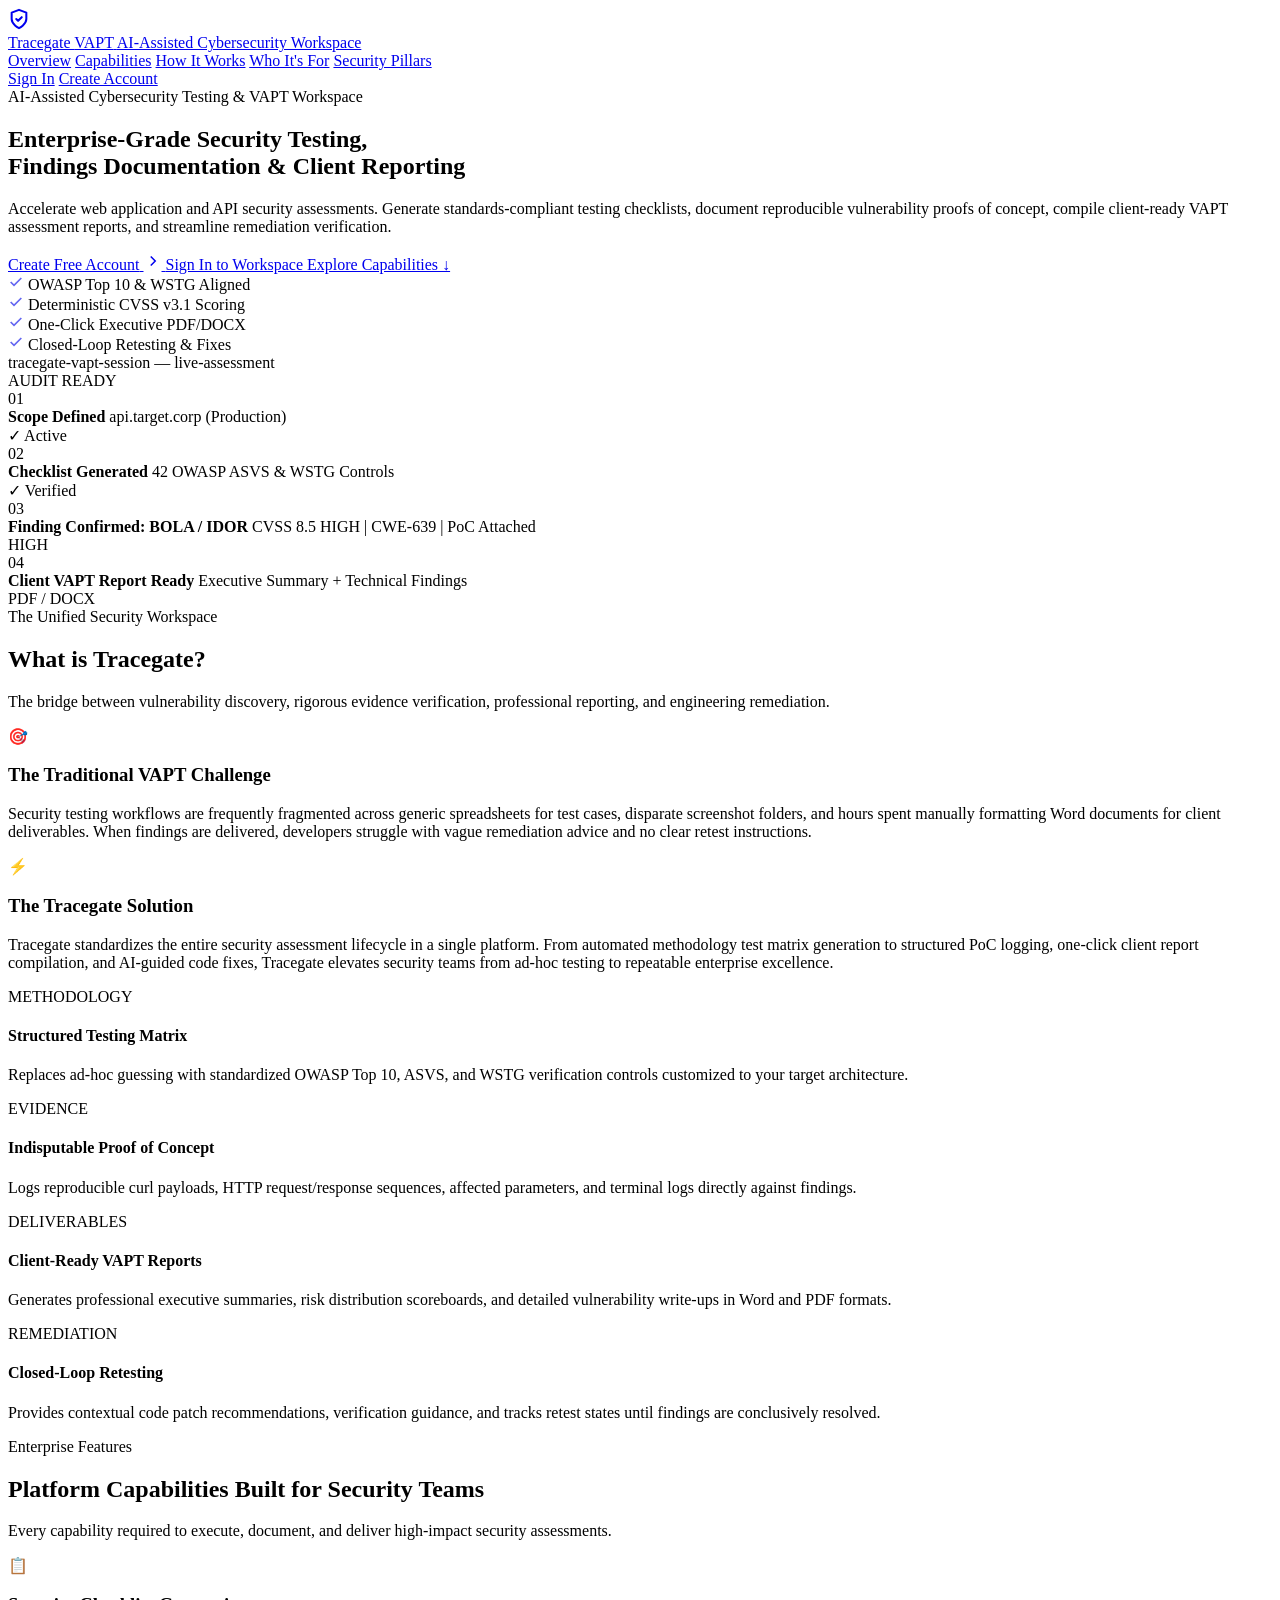
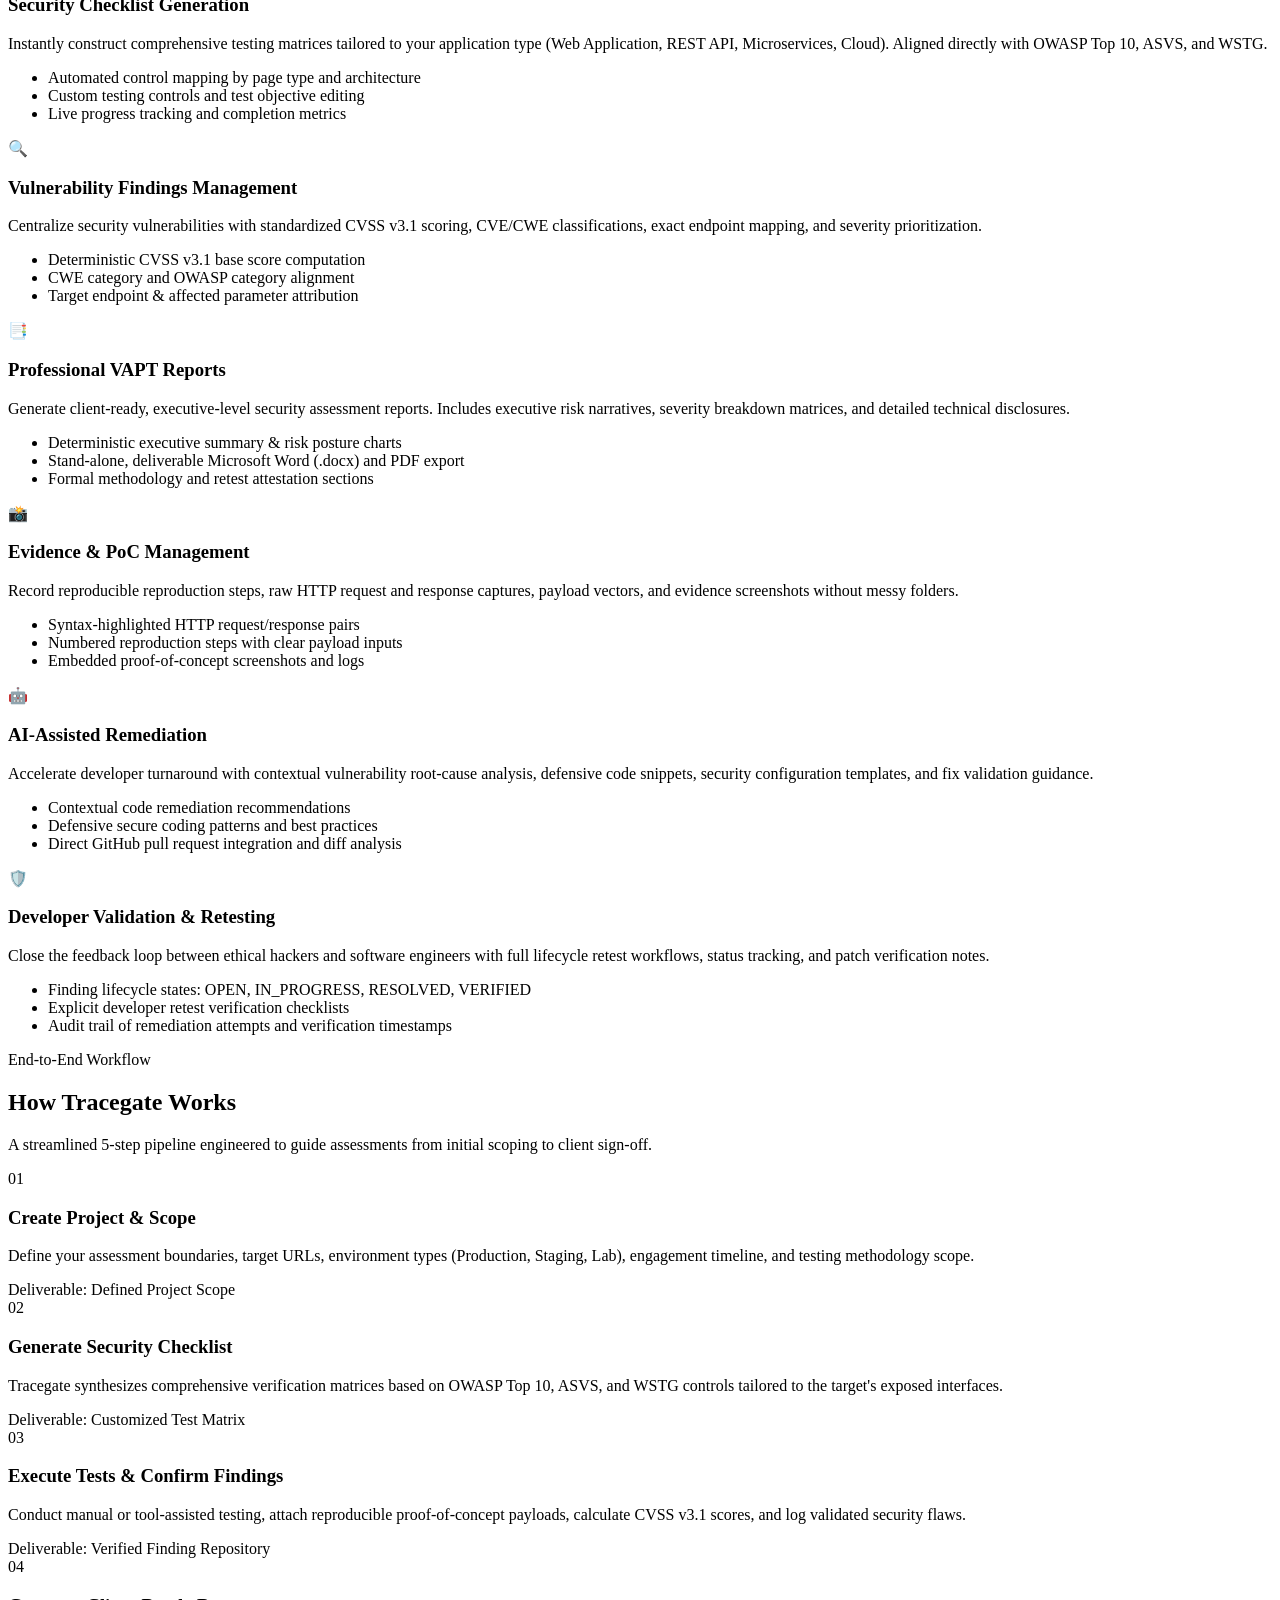
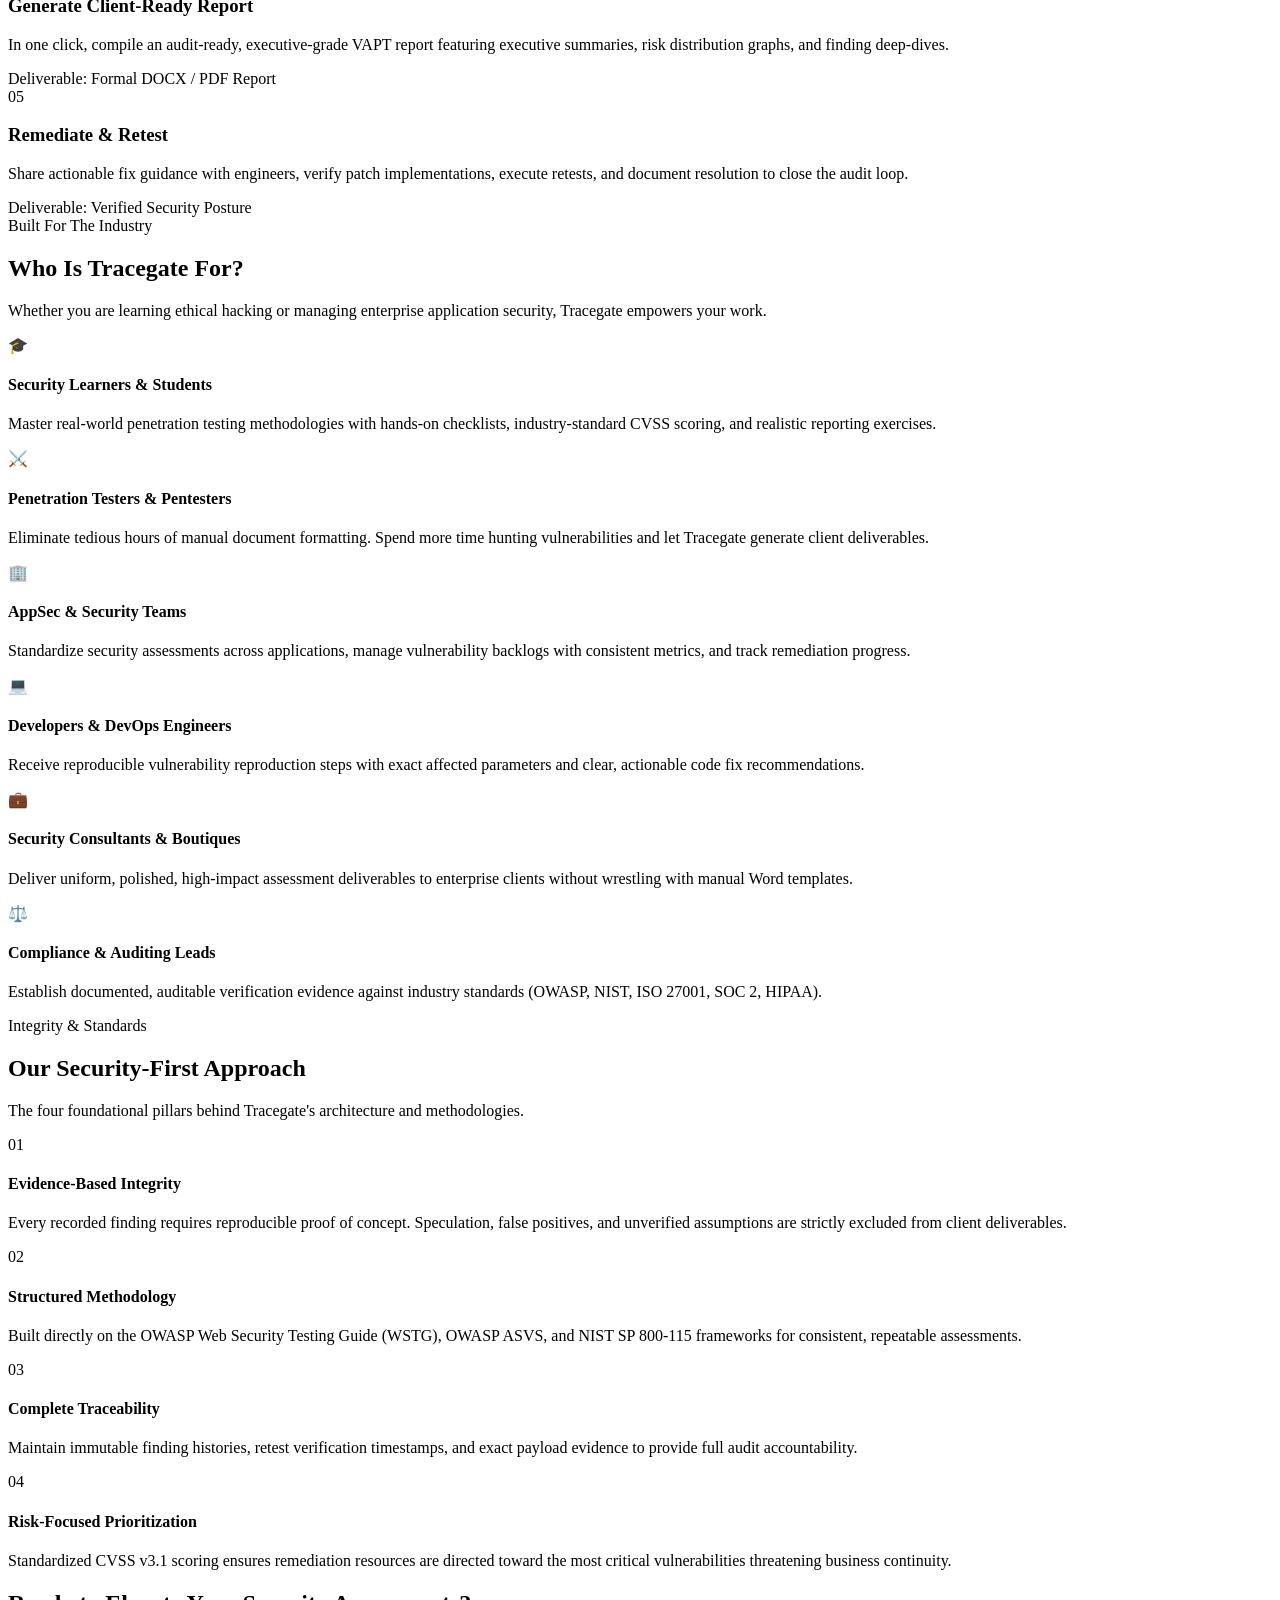
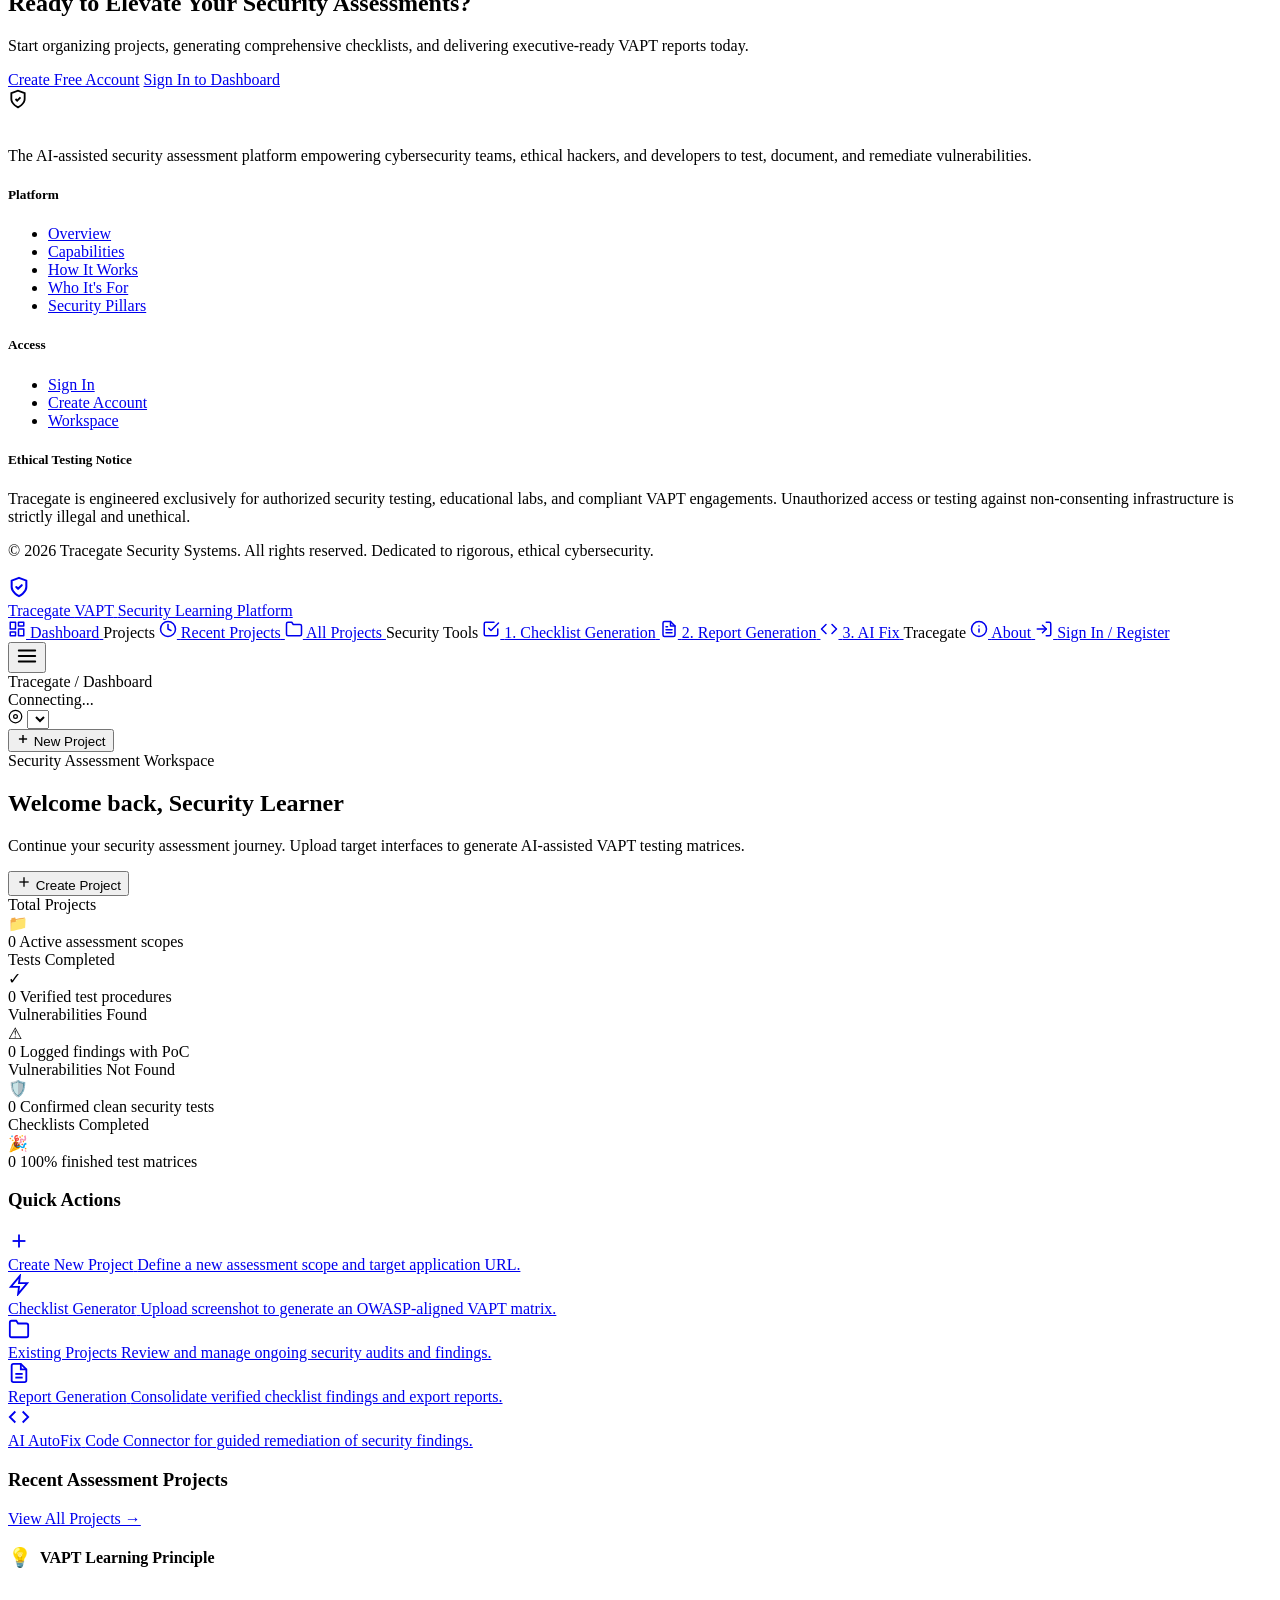
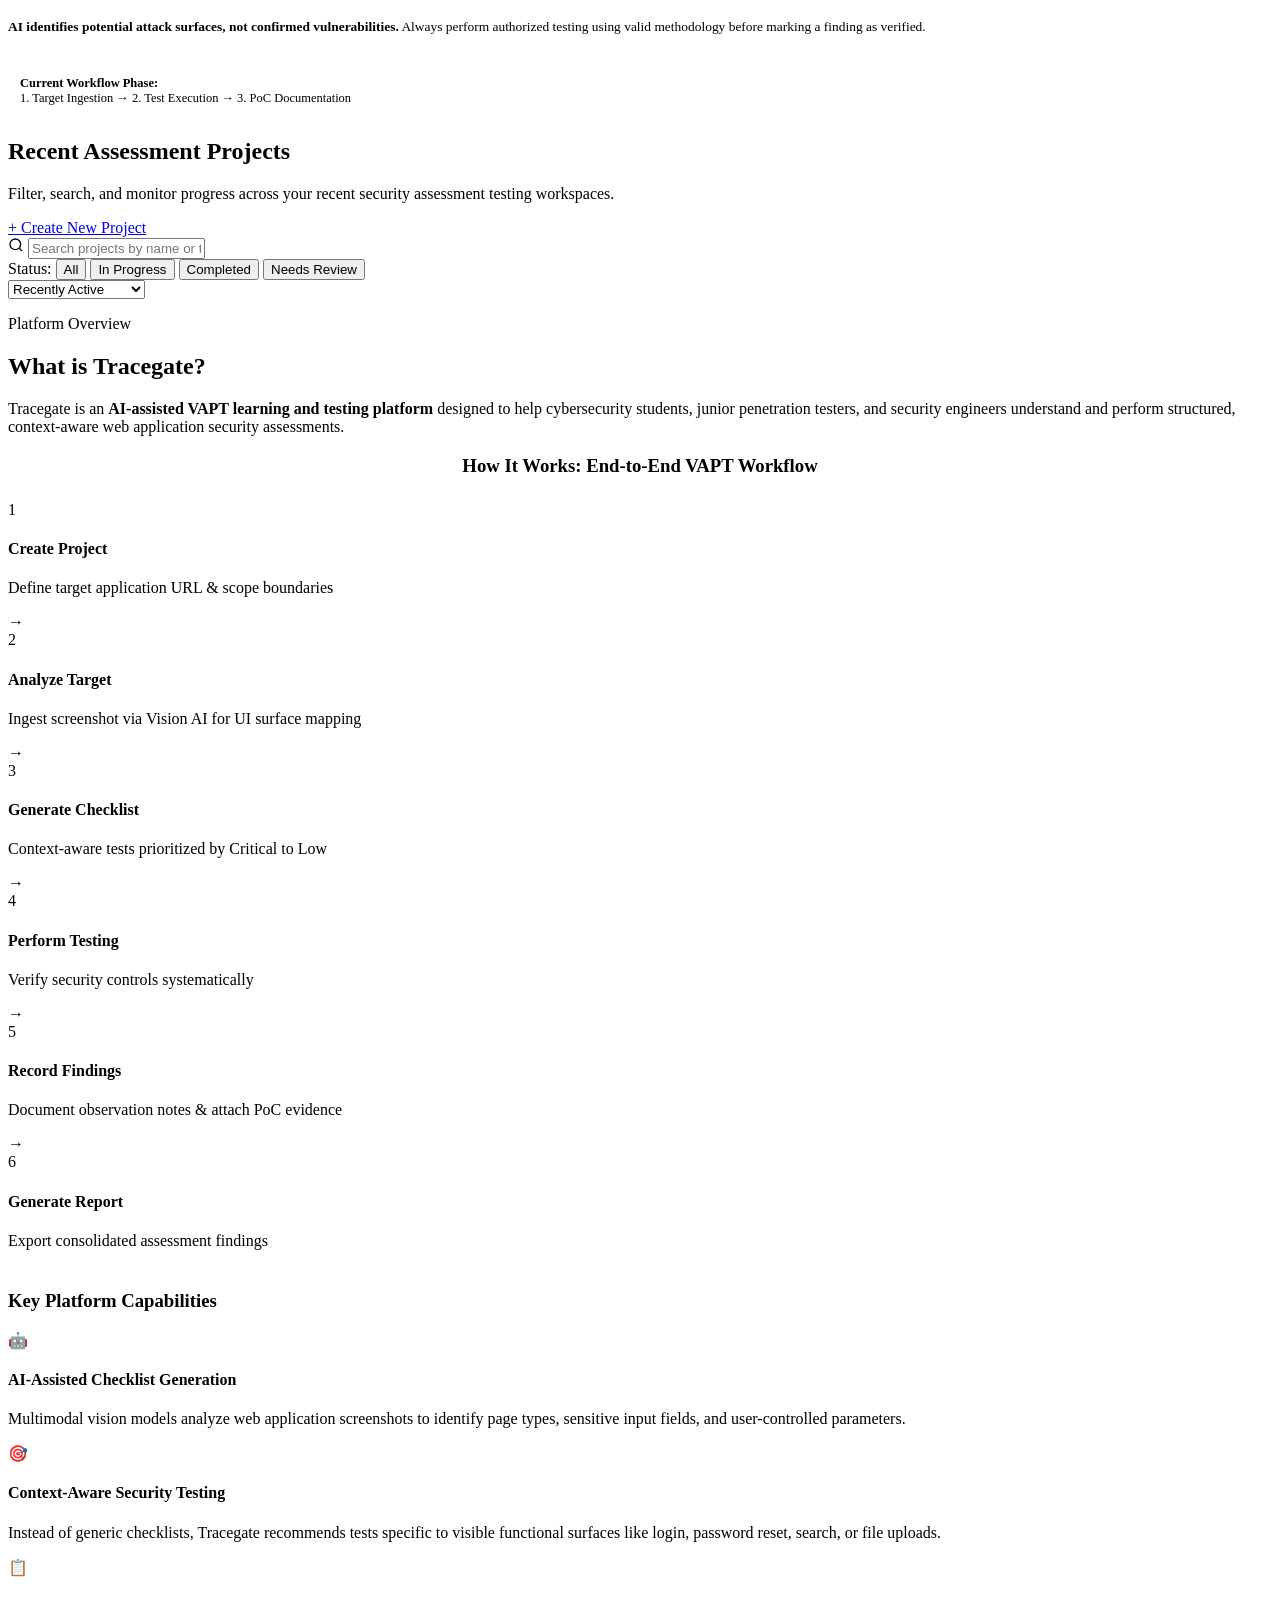
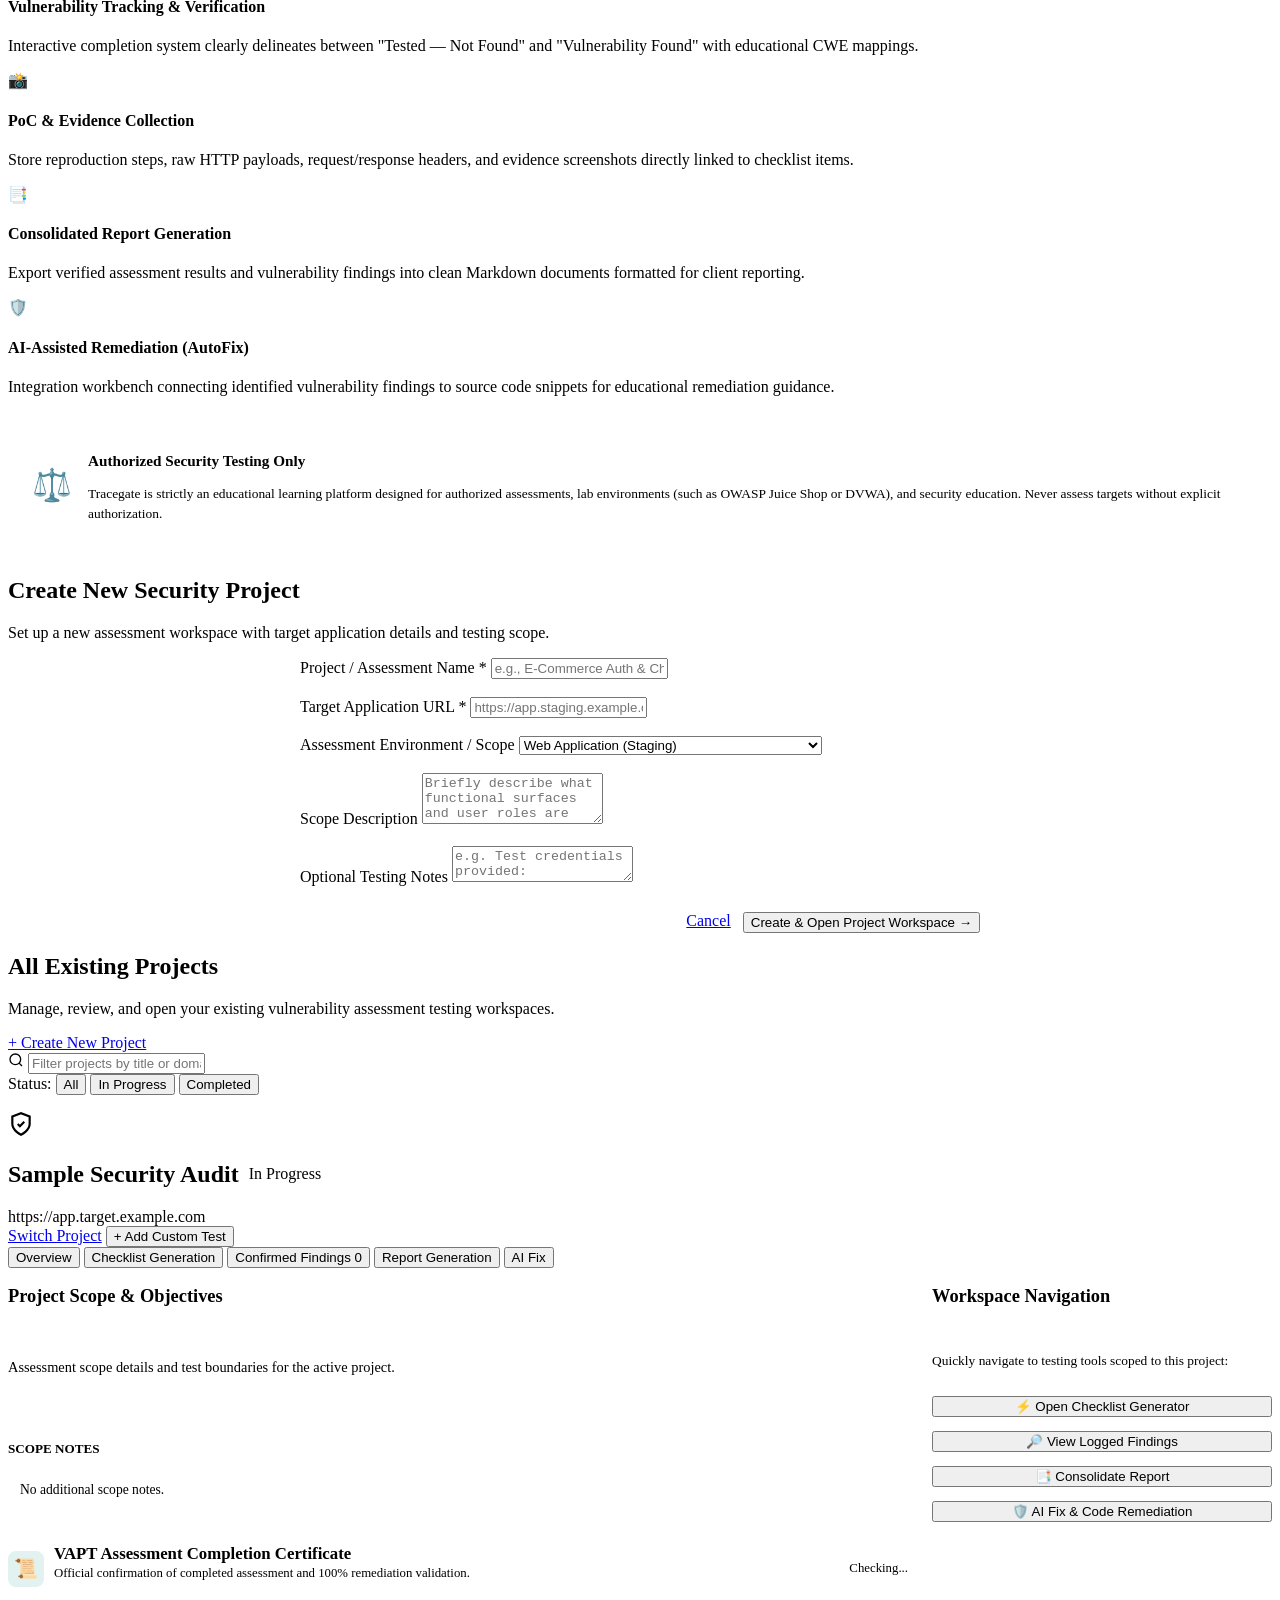
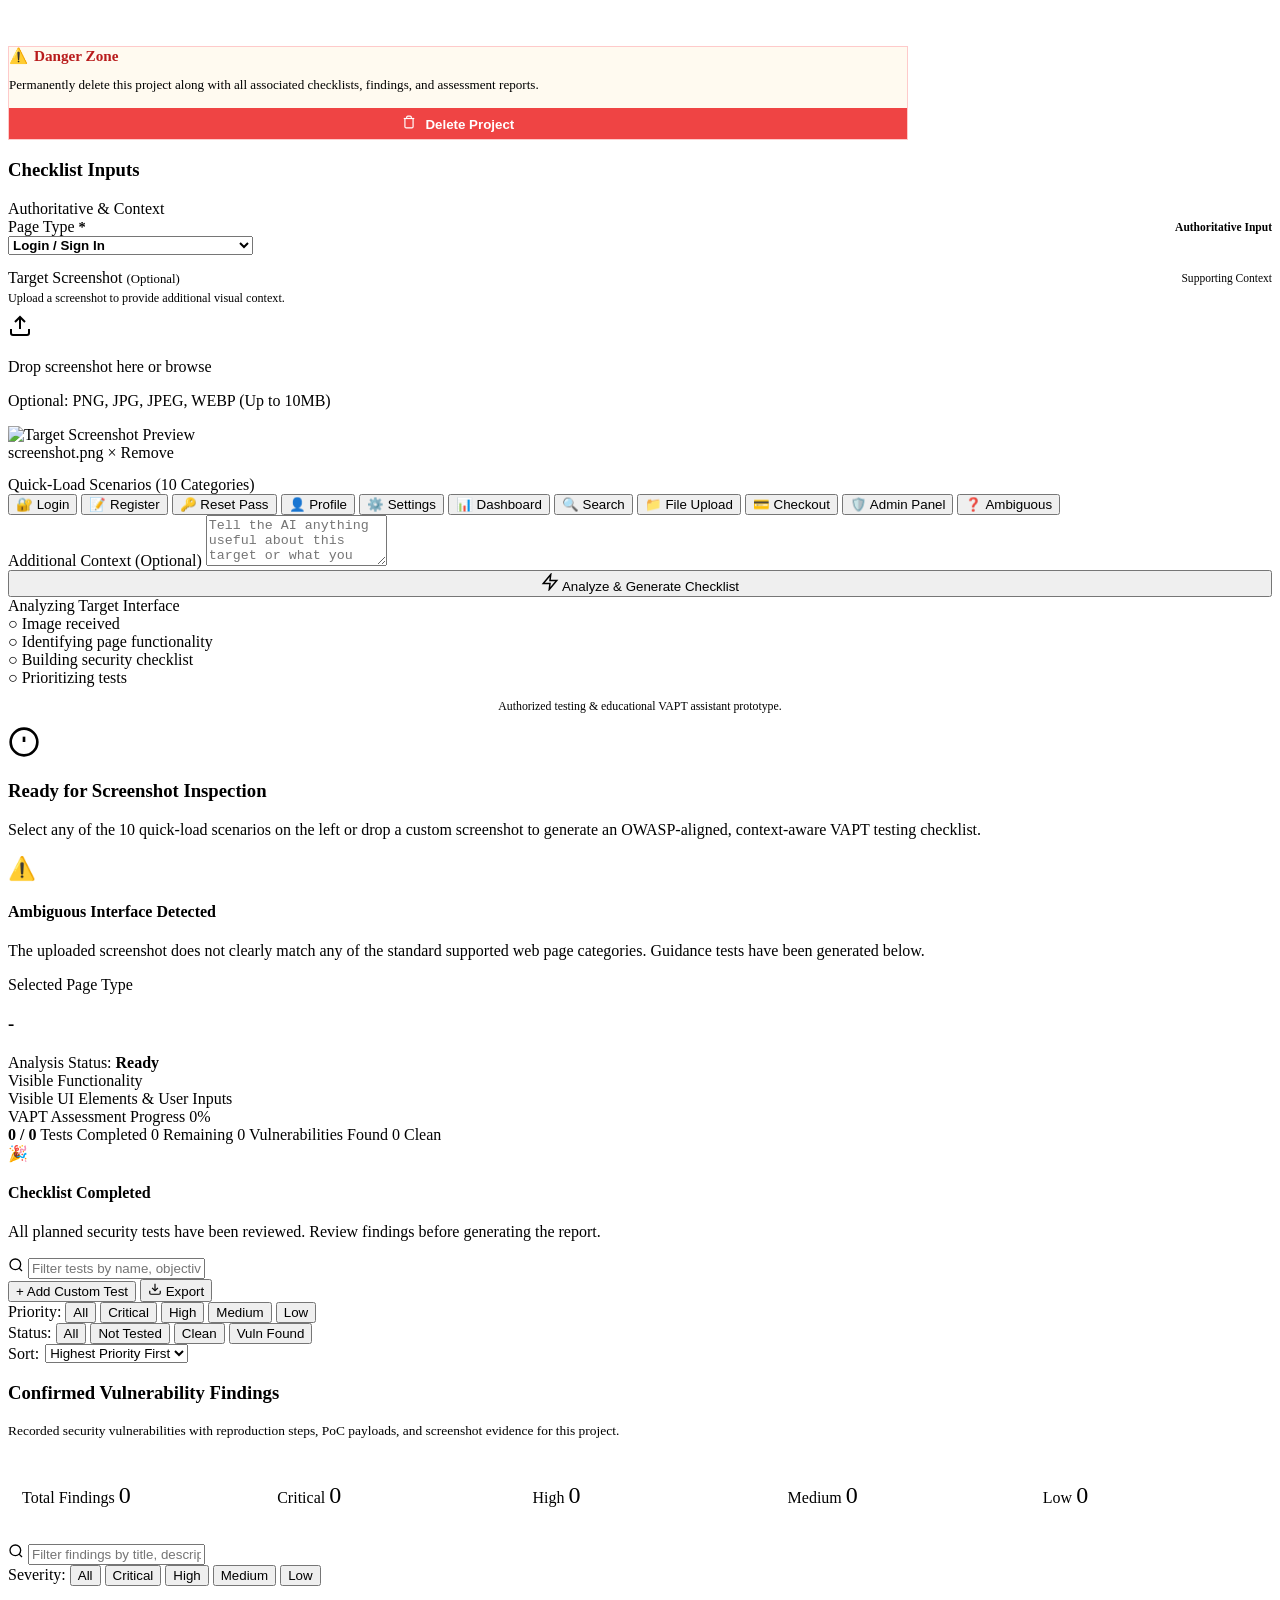
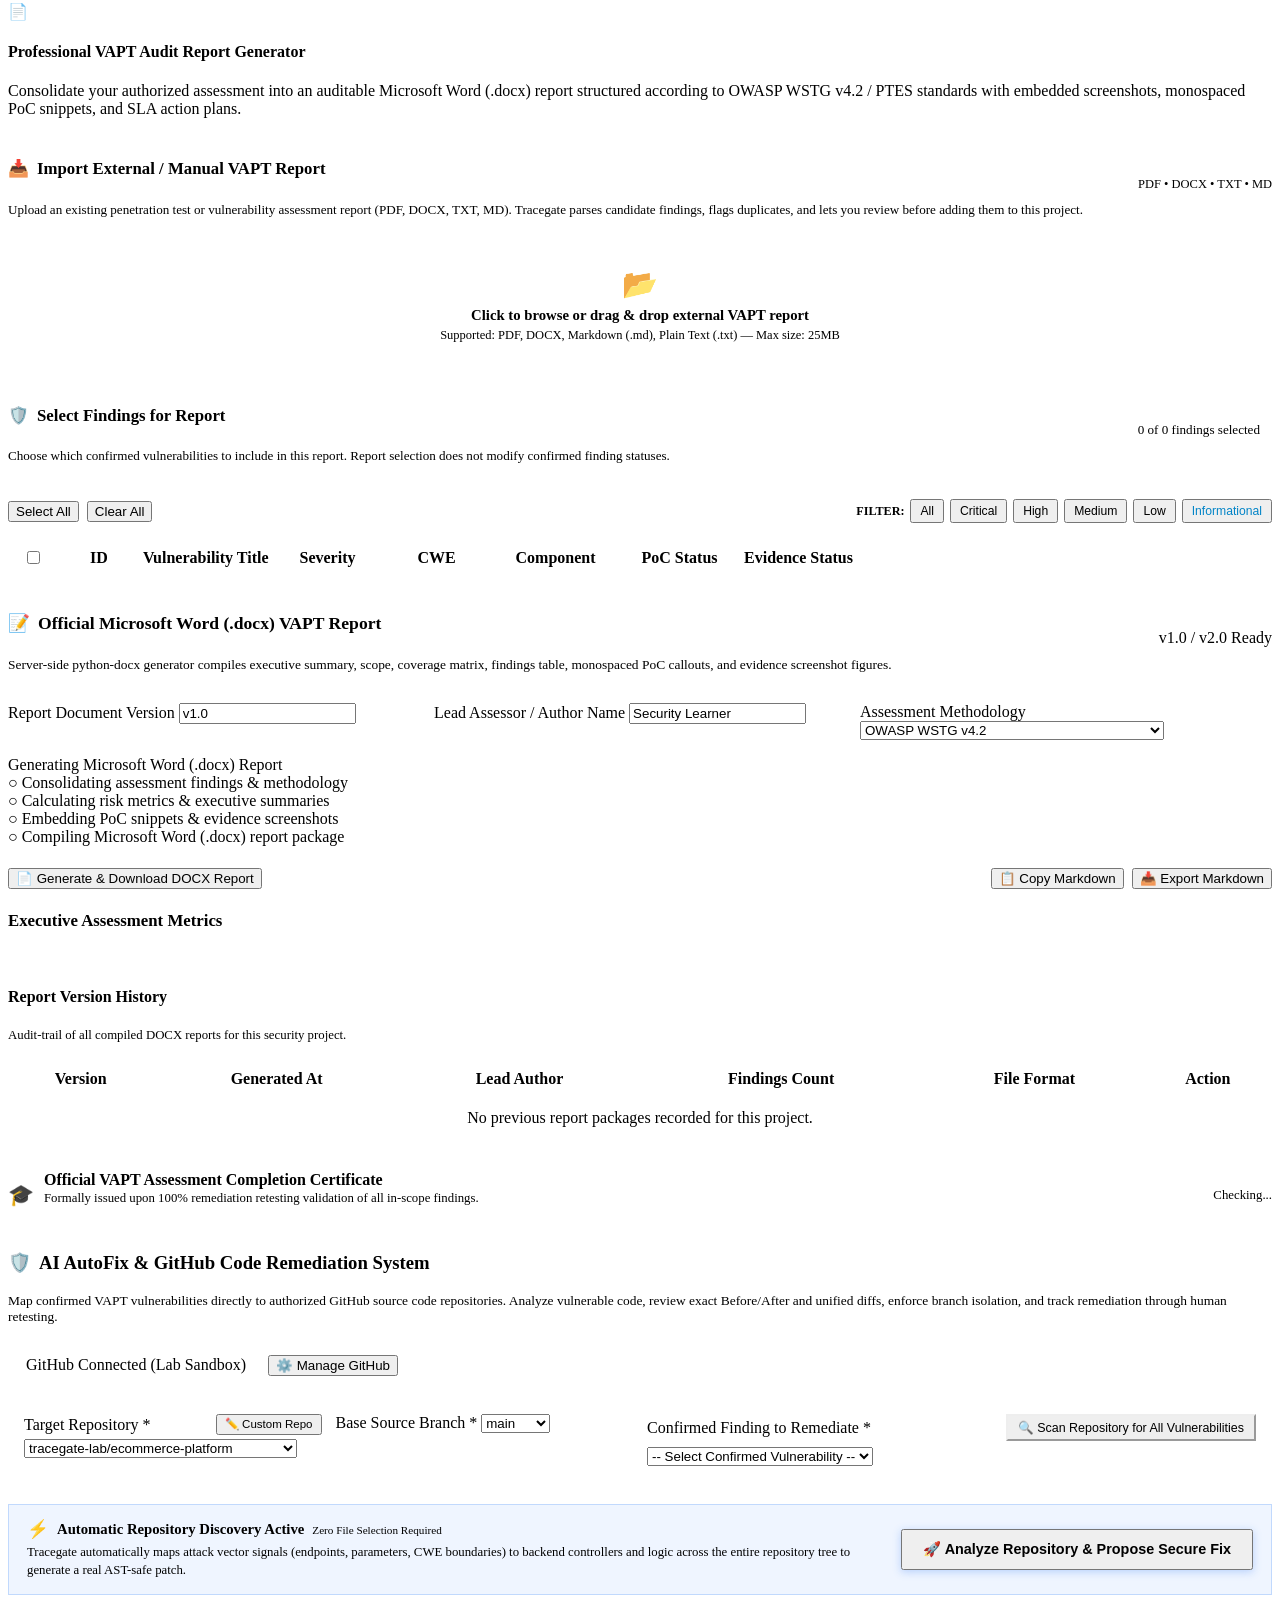
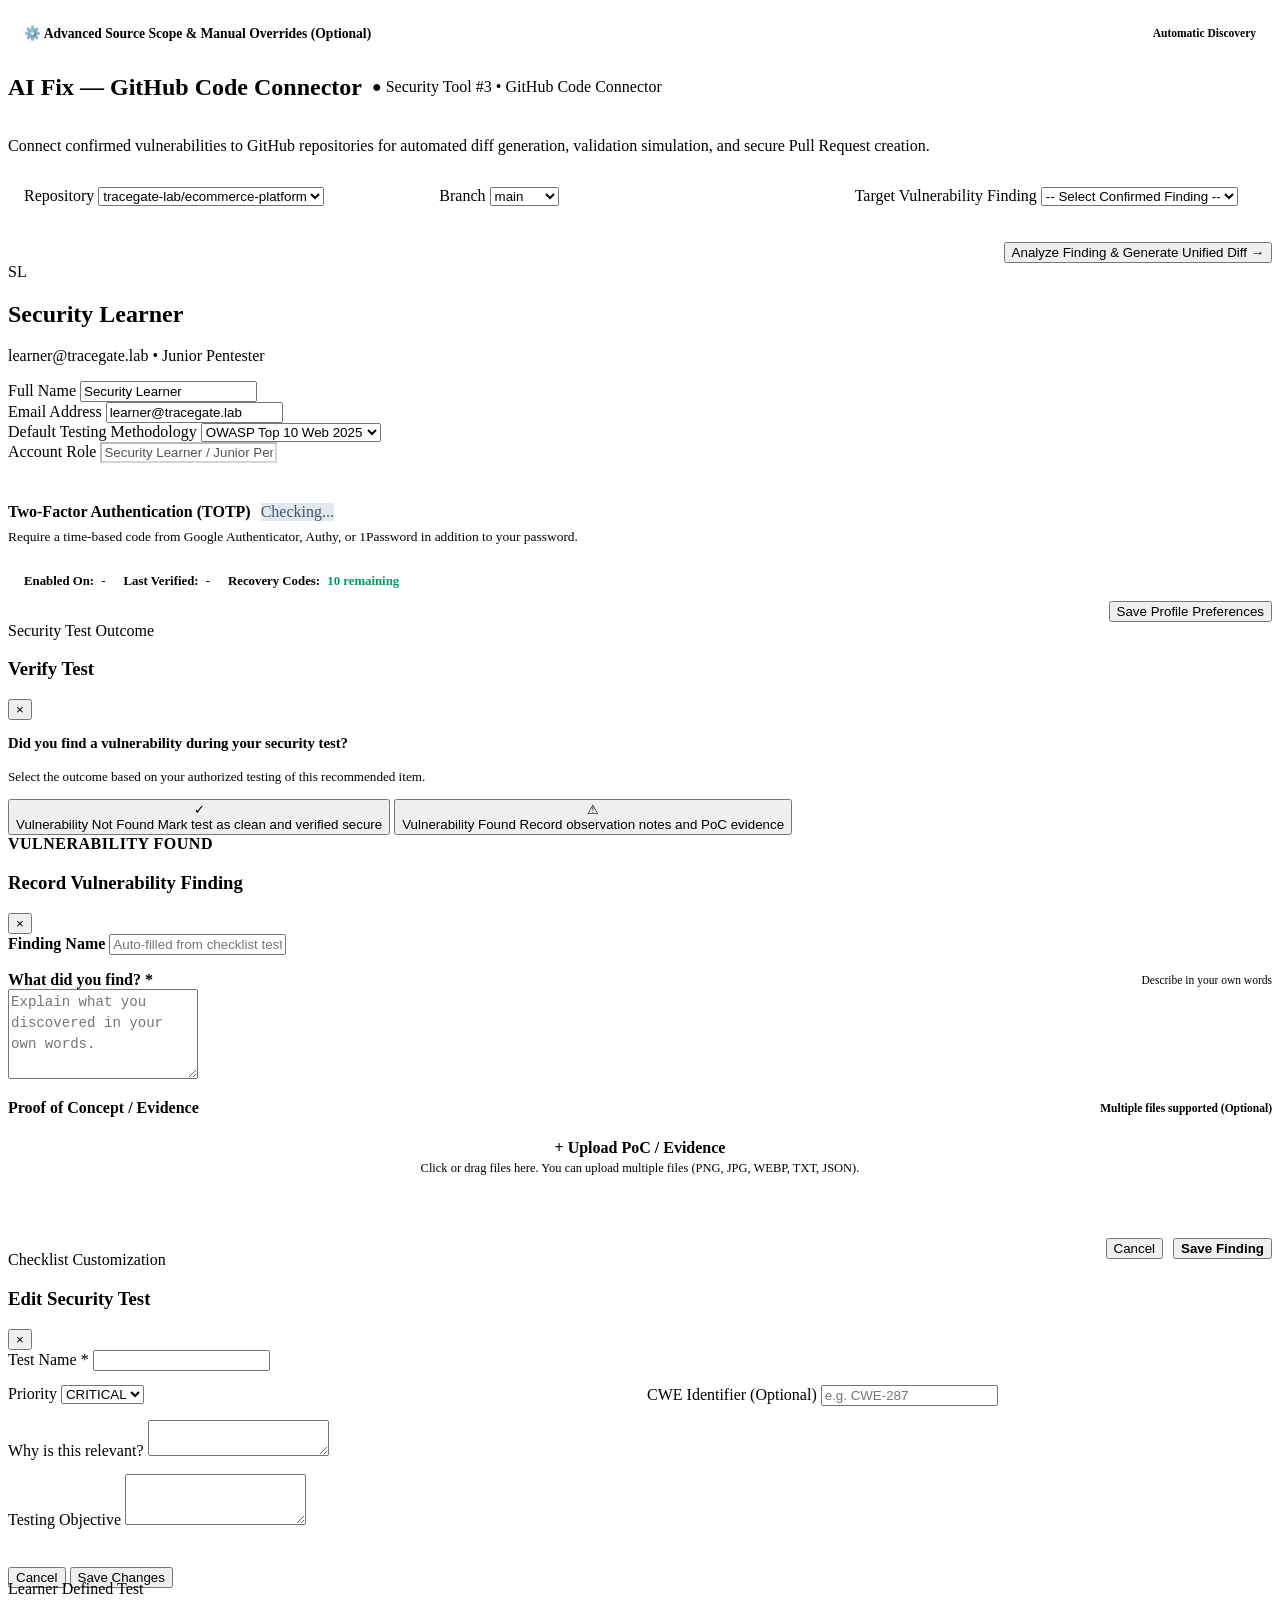
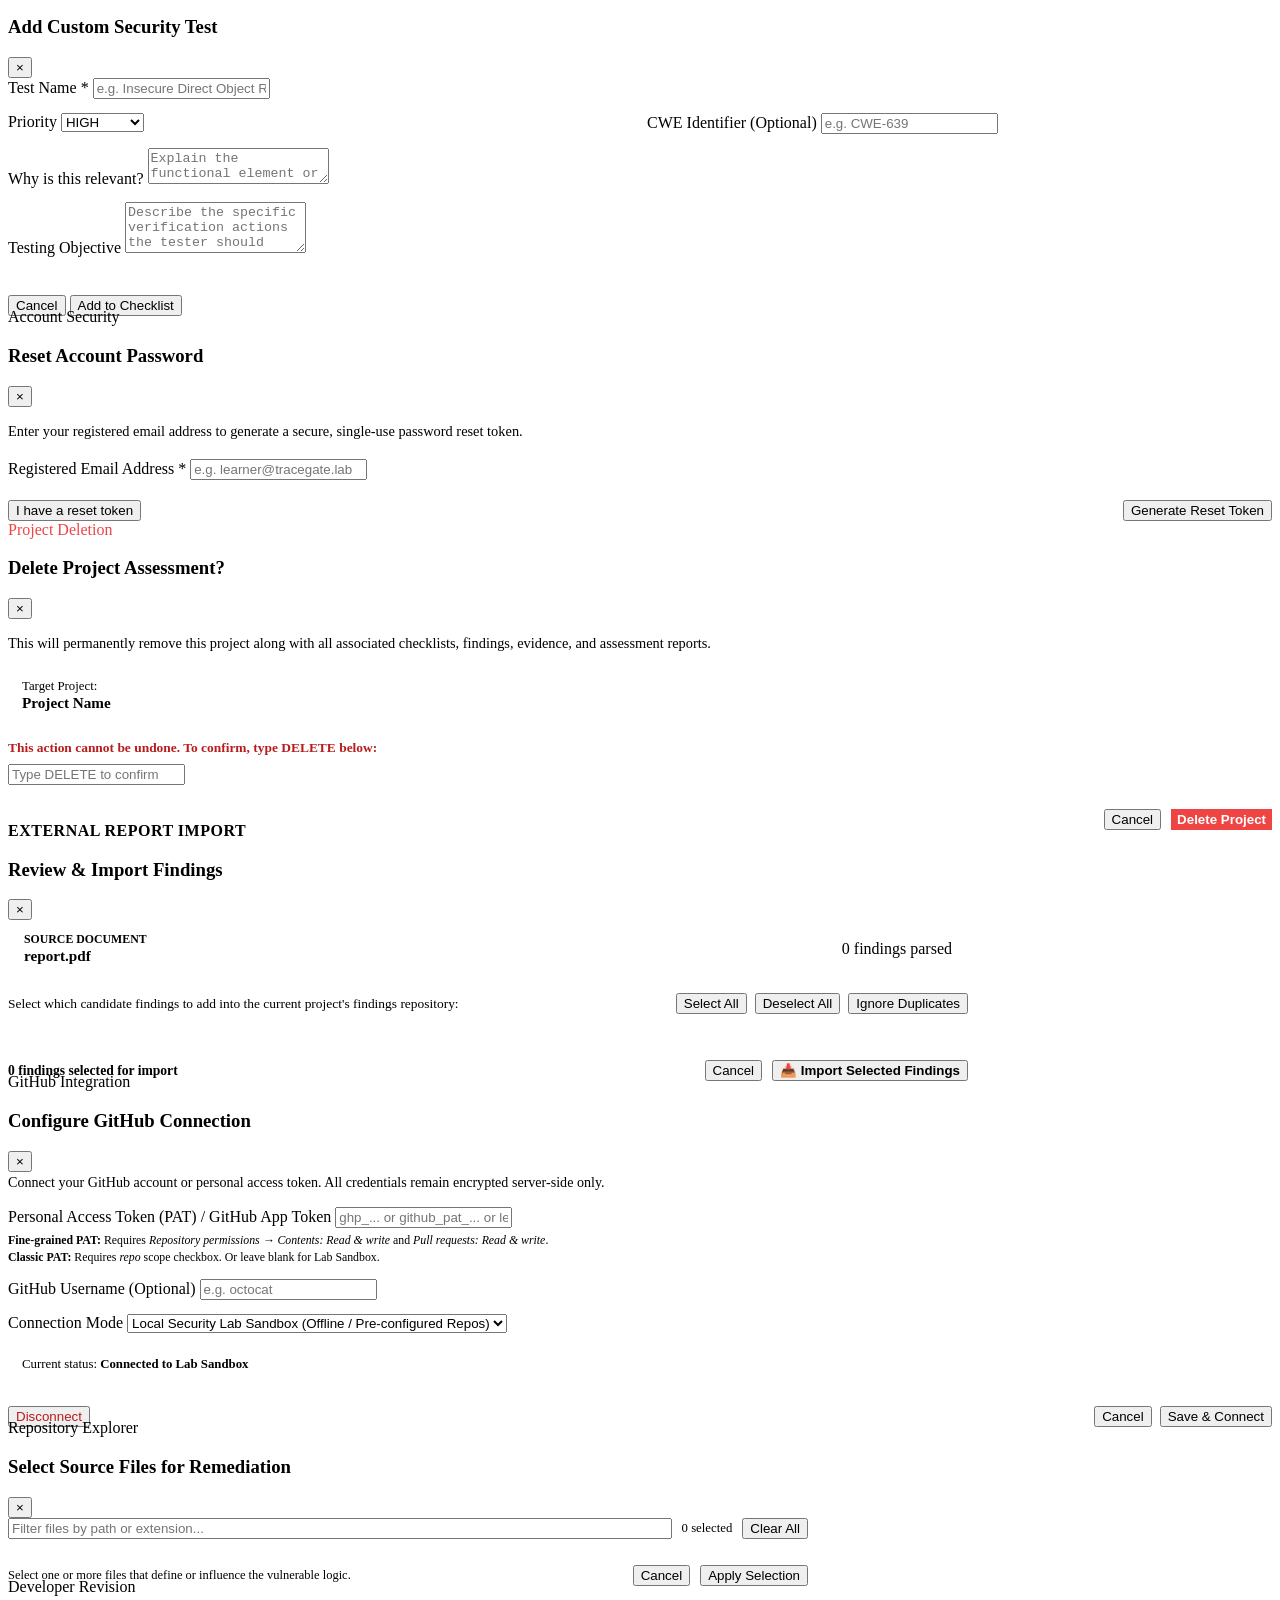
==== commit 6715d6ae: "Add files via upload" ====
--- a/frontend/index.html
+++ b/frontend/index.html
@@ -10,8 +10,1276 @@
     <link href="https://fonts.googleapis.com/css2?family=Fira+Code:wght@400;500;600&family=Plus+Jakarta+Sans:wght@400;500;600;700;800&display=swap" rel="stylesheet">
     <link rel="stylesheet" href="/static/css/style.css">
 </head>
-<body>
-    <div class="app-wrapper">
+<body class="layout-public">
+        <!-- ================= PUBLIC APPLICATION SHELL ================= -->
+    <div id="publicShell" class="public-shell">
+        <!-- Public Navigation Bar -->
+        <header class="public-navbar">
+            <div class="public-nav-container">
+                <a href="#overview" class="public-brand-link">
+                    <div class="brand-logo-icon">
+                        <svg width="22" height="22" viewBox="0 0 24 24" fill="none" stroke="currentColor" stroke-width="2.2" stroke-linecap="round" stroke-linejoin="round">
+                            <path d="M12 22s8-4 8-10V5l-8-3-8 3v7c0 6 8 10 8 10z"/>
+                            <path d="M9 12l2 2 4-4"/>
+                        </svg>
+                    </div>
+                    <div class="public-brand-meta">
+                        <span class="public-brand-name">Tracegate <span class="brand-badge">VAPT</span></span>
+                        <span class="public-brand-tagline">AI-Assisted Cybersecurity Workspace</span>
+                    </div>
+                </a>
+
+                <nav class="public-nav-links">
+                    <a href="#overview" class="public-nav-link active" data-public-route="overview">Overview</a>
+                    <a href="#capabilities" class="public-nav-link" data-public-route="capabilities">Capabilities</a>
+                    <a href="#how-it-works" class="public-nav-link" data-public-route="how-it-works">How It Works</a>
+                    <a href="#who-its-for" class="public-nav-link" data-public-route="who-its-for">Who It's For</a>
+                    <a href="#security" class="public-nav-link" data-public-route="security">Security Pillars</a>
+                </nav>
+
+                <div class="public-nav-actions">
+                    <!-- Dynamic state: Unauthenticated shows Sign In / Create Account; Authenticated shows Go to Workspace / Logout -->
+                    <div id="publicNavGuestActions" class="public-nav-btn-group">
+                        <a href="#login" class="btn btn-sm btn-outline-primary" id="btnPublicNavLogin">Sign In</a>
+                        <a href="#register" class="btn btn-sm btn-primary" id="btnPublicNavRegister">Create Account</a>
+                    </div>
+                    <div id="publicNavAuthActions" class="public-nav-btn-group" style="display: none;">
+                        <a href="#dashboard" class="btn btn-sm btn-primary" id="btnPublicNavWorkspace">Go to Workspace &rarr;</a>
+                        <button type="button" class="btn btn-sm btn-outline-secondary" id="btnPublicNavLogout">Sign Out</button>
+                    </div>
+                </div>
+            </div>
+        </header>
+
+        <!-- Public Main Content Views -->
+        <main class="public-main-content">
+            <!-- 1. Landing Page View -->
+            <div id="publicViewOverview" class="public-landing-view public-page-view" data-page="overview">
+                <!-- HERO SECTION -->
+                <section class="landing-hero" id="overview">
+                    <div class="landing-container">
+                        <div class="hero-content">
+                            <div class="hero-badge">
+                                <span class="badge-dot"></span>
+                                <span>AI-Assisted Cybersecurity Testing & VAPT Workspace</span>
+                            </div>
+                            <h1 class="hero-title">
+                                Enterprise-Grade Security Testing,<br>
+                                <span class="gradient-text">Findings Documentation & Client Reporting</span>
+                            </h1>
+                            <p class="hero-subtitle">
+                                Accelerate web application and API security assessments. Generate standards-compliant testing checklists, document reproducible vulnerability proofs of concept, compile client-ready VAPT assessment reports, and streamline remediation verification.
+                            </p>
+                            <div class="hero-actions">
+                                <a href="#register" class="btn btn-primary btn-lg hero-cta-btn">
+                                    <span>Create Free Account</span>
+                                    <svg width="18" height="18" viewBox="0 0 24 24" fill="none" stroke="currentColor" stroke-width="2"><polyline points="9 18 15 12 9 6"/></svg>
+                                </a>
+                                <a href="#login" class="btn btn-secondary btn-lg hero-secondary-btn">
+                                    <span>Sign In to Workspace</span>
+                                </a>
+                                <a href="#capabilities" class="btn btn-ghost btn-lg">
+                                    <span>Explore Capabilities &darr;</span>
+                                </a>
+                            </div>
+
+                            <!-- Trust / Key Features Badges -->
+                            <div class="hero-trust-bar">
+                                <div class="trust-item">
+                                    <svg width="16" height="16" viewBox="0 0 24 24" fill="none" stroke="#6366f1" stroke-width="2.5"><polyline points="20 6 9 17 4 12"/></svg>
+                                    <span>OWASP Top 10 & WSTG Aligned</span>
+                                </div>
+                                <div class="trust-item">
+                                    <svg width="16" height="16" viewBox="0 0 24 24" fill="none" stroke="#6366f1" stroke-width="2.5"><polyline points="20 6 9 17 4 12"/></svg>
+                                    <span>Deterministic CVSS v3.1 Scoring</span>
+                                </div>
+                                <div class="trust-item">
+                                    <svg width="16" height="16" viewBox="0 0 24 24" fill="none" stroke="#6366f1" stroke-width="2.5"><polyline points="20 6 9 17 4 12"/></svg>
+                                    <span>One-Click Executive PDF/DOCX</span>
+                                </div>
+                                <div class="trust-item">
+                                    <svg width="16" height="16" viewBox="0 0 24 24" fill="none" stroke="#6366f1" stroke-width="2.5"><polyline points="20 6 9 17 4 12"/></svg>
+                                    <span>Closed-Loop Retesting & Fixes</span>
+                                </div>
+                            </div>
+                        </div>
+
+                        <!-- Hero Showcase Card -->
+                        <div class="hero-showcase">
+                            <div class="showcase-window">
+                                <div class="window-header">
+                                    <div class="window-dots">
+                                        <span class="dot dot-red"></span>
+                                        <span class="dot dot-yellow"></span>
+                                        <span class="dot dot-green"></span>
+                                    </div>
+                                    <div class="window-title">tracegate-vapt-session — live-assessment</div>
+                                    <span class="window-status">AUDIT READY</span>
+                                </div>
+                                <div class="window-body">
+                                    <div class="pipeline-preview">
+                                        <div class="pipeline-step-mini completed">
+                                            <span class="mini-step-num">01</span>
+                                            <div class="mini-step-info">
+                                                <strong>Scope Defined</strong>
+                                                <span>api.target.corp (Production)</span>
+                                            </div>
+                                            <span class="mini-badge ok">✓ Active</span>
+                                        </div>
+                                        <div class="pipeline-step-mini completed">
+                                            <span class="mini-step-num">02</span>
+                                            <div class="mini-step-info">
+                                                <strong>Checklist Generated</strong>
+                                                <span>42 OWASP ASVS & WSTG Controls</span>
+                                            </div>
+                                            <span class="mini-badge ok">✓ Verified</span>
+                                        </div>
+                                        <div class="pipeline-step-mini in-progress">
+                                            <span class="mini-step-num">03</span>
+                                            <div class="mini-step-info">
+                                                <strong>Finding Confirmed: BOLA / IDOR</strong>
+                                                <span>CVSS 8.5 HIGH | CWE-639 | PoC Attached</span>
+                                            </div>
+                                            <span class="mini-badge crit">HIGH</span>
+                                        </div>
+                                        <div class="pipeline-step-mini pending">
+                                            <span class="mini-step-num">04</span>
+                                            <div class="mini-step-info">
+                                                <strong>Client VAPT Report Ready</strong>
+                                                <span>Executive Summary + Technical Findings</span>
+                                            </div>
+                                            <span class="mini-badge gen">PDF / DOCX</span>
+                                        </div>
+                                    </div>
+                                </div>
+                            </div>
+                        </div>
+                    </div>
+                </section>
+
+                <!-- SECTION 2: WHAT IS TRACEGATE? -->
+                <section class="landing-section bg-alt" id="what-is-tracegate">
+                    <div class="landing-container">
+                        <div class="section-header text-center">
+                            <span class="section-eyebrow">The Unified Security Workspace</span>
+                            <h2 class="section-title">What is Tracegate?</h2>
+                            <p class="section-subtitle">
+                                The bridge between vulnerability discovery, rigorous evidence verification, professional reporting, and engineering remediation.
+                            </p>
+                        </div>
+
+                        <div class="intro-grid">
+                            <div class="intro-card">
+                                <div class="intro-card-icon">🎯</div>
+                                <h3>The Traditional VAPT Challenge</h3>
+                                <p>
+                                    Security testing workflows are frequently fragmented across generic spreadsheets for test cases, disparate screenshot folders, and hours spent manually formatting Word documents for client deliverables. When findings are delivered, developers struggle with vague remediation advice and no clear retest instructions.
+                                </p>
+                            </div>
+                            <div class="intro-card highlighted">
+                                <div class="intro-card-icon">⚡</div>
+                                <h3>The Tracegate Solution</h3>
+                                <p>
+                                    Tracegate standardizes the entire security assessment lifecycle in a single platform. From automated methodology test matrix generation to structured PoC logging, one-click client report compilation, and AI-guided code fixes, Tracegate elevates security teams from ad-hoc testing to repeatable enterprise excellence.
+                                </p>
+                            </div>
+                        </div>
+
+                        <!-- 4 Problem-Solution Comparison Cards -->
+                        <div class="comparison-grid">
+                            <div class="comparison-card">
+                                <span class="comp-label">METHODOLOGY</span>
+                                <h4>Structured Testing Matrix</h4>
+                                <p>Replaces ad-hoc guessing with standardized OWASP Top 10, ASVS, and WSTG verification controls customized to your target architecture.</p>
+                            </div>
+                            <div class="comparison-card">
+                                <span class="comp-label">EVIDENCE</span>
+                                <h4>Indisputable Proof of Concept</h4>
+                                <p>Logs reproducible curl payloads, HTTP request/response sequences, affected parameters, and terminal logs directly against findings.</p>
+                            </div>
+                            <div class="comparison-card">
+                                <span class="comp-label">DELIVERABLES</span>
+                                <h4>Client-Ready VAPT Reports</h4>
+                                <p>Generates professional executive summaries, risk distribution scoreboards, and detailed vulnerability write-ups in Word and PDF formats.</p>
+                            </div>
+                            <div class="comparison-card">
+                                <span class="comp-label">REMEDIATION</span>
+                                <h4>Closed-Loop Retesting</h4>
+                                <p>Provides contextual code patch recommendations, verification guidance, and tracks retest states until findings are conclusively resolved.</p>
+                            </div>
+                        </div>
+                    </div>
+                </section>
+
+                <!-- SECTION 3: PLATFORM CAPABILITIES (6 Cards) -->
+                <section class="landing-section" id="capabilities">
+                    <div class="landing-container">
+                        <div class="section-header text-center">
+                            <span class="section-eyebrow">Enterprise Features</span>
+                            <h2 class="section-title">Platform Capabilities Built for Security Teams</h2>
+                            <p class="section-subtitle">
+                                Every capability required to execute, document, and deliver high-impact security assessments.
+                            </p>
+                        </div>
+
+                        <div class="capabilities-grid">
+                            <!-- Card 1 -->
+                            <div class="capability-card">
+                                <div class="cap-icon">📋</div>
+                                <h3>Security Checklist Generation</h3>
+                                <p>
+                                    Instantly construct comprehensive testing matrices tailored to your application type (Web Application, REST API, Microservices, Cloud). Aligned directly with OWASP Top 10, ASVS, and WSTG.
+                                </p>
+                                <ul class="cap-points">
+                                    <li>Automated control mapping by page type and architecture</li>
+                                    <li>Custom testing controls and test objective editing</li>
+                                    <li>Live progress tracking and completion metrics</li>
+                                </ul>
+                            </div>
+
+                            <!-- Card 2 -->
+                            <div class="capability-card">
+                                <div class="cap-icon">🔍</div>
+                                <h3>Vulnerability Findings Management</h3>
+                                <p>
+                                    Centralize security vulnerabilities with standardized CVSS v3.1 scoring, CVE/CWE classifications, exact endpoint mapping, and severity prioritization.
+                                </p>
+                                <ul class="cap-points">
+                                    <li>Deterministic CVSS v3.1 base score computation</li>
+                                    <li>CWE category and OWASP category alignment</li>
+                                    <li>Target endpoint & affected parameter attribution</li>
+                                </ul>
+                            </div>
+
+                            <!-- Card 3 -->
+                            <div class="capability-card">
+                                <div class="cap-icon">📑</div>
+                                <h3>Professional VAPT Reports</h3>
+                                <p>
+                                    Generate client-ready, executive-level security assessment reports. Includes executive risk narratives, severity breakdown matrices, and detailed technical disclosures.
+                                </p>
+                                <ul class="cap-points">
+                                    <li>Deterministic executive summary & risk posture charts</li>
+                                    <li>Stand-alone, deliverable Microsoft Word (.docx) and PDF export</li>
+                                    <li>Formal methodology and retest attestation sections</li>
+                                </ul>
+                            </div>
+
+                            <!-- Card 4 -->
+                            <div class="capability-card">
+                                <div class="cap-icon">📸</div>
+                                <h3>Evidence & PoC Management</h3>
+                                <p>
+                                    Record reproducible reproduction steps, raw HTTP request and response captures, payload vectors, and evidence screenshots without messy folders.
+                                </p>
+                                <ul class="cap-points">
+                                    <li>Syntax-highlighted HTTP request/response pairs</li>
+                                    <li>Numbered reproduction steps with clear payload inputs</li>
+                                    <li>Embedded proof-of-concept screenshots and logs</li>
+                                </ul>
+                            </div>
+
+                            <!-- Card 5 -->
+                            <div class="capability-card">
+                                <div class="cap-icon">🤖</div>
+                                <h3>AI-Assisted Remediation</h3>
+                                <p>
+                                    Accelerate developer turnaround with contextual vulnerability root-cause analysis, defensive code snippets, security configuration templates, and fix validation guidance.
+                                </p>
+                                <ul class="cap-points">
+                                    <li>Contextual code remediation recommendations</li>
+                                    <li>Defensive secure coding patterns and best practices</li>
+                                    <li>Direct GitHub pull request integration and diff analysis</li>
+                                </ul>
+                            </div>
+
+                            <!-- Card 6 -->
+                            <div class="capability-card">
+                                <div class="cap-icon">🛡️</div>
+                                <h3>Developer Validation & Retesting</h3>
+                                <p>
+                                    Close the feedback loop between ethical hackers and software engineers with full lifecycle retest workflows, status tracking, and patch verification notes.
+                                </p>
+                                <ul class="cap-points">
+                                    <li>Finding lifecycle states: OPEN, IN_PROGRESS, RESOLVED, VERIFIED</li>
+                                    <li>Explicit developer retest verification checklists</li>
+                                    <li>Audit trail of remediation attempts and verification timestamps</li>
+                                </ul>
+                            </div>
+                        </div>
+                    </div>
+                </section>
+
+                <!-- SECTION 4: HOW TRACEGATE WORKS (5 Steps) -->
+                <section class="landing-section bg-alt" id="how-it-works">
+                    <div class="landing-container">
+                        <div class="section-header text-center">
+                            <span class="section-eyebrow">End-to-End Workflow</span>
+                            <h2 class="section-title">How Tracegate Works</h2>
+                            <p class="section-subtitle">
+                                A streamlined 5-step pipeline engineered to guide assessments from initial scoping to client sign-off.
+                            </p>
+                        </div>
+
+                        <div class="pipeline-grid">
+                            <!-- Step 1 -->
+                            <div class="pipeline-step-card">
+                                <div class="step-num-badge">01</div>
+                                <h3>Create Project & Scope</h3>
+                                <p>Define your assessment boundaries, target URLs, environment types (Production, Staging, Lab), engagement timeline, and testing methodology scope.</p>
+                                <div class="step-output-tag">Deliverable: Defined Project Scope</div>
+                            </div>
+
+                            <!-- Step 2 -->
+                            <div class="pipeline-step-card">
+                                <div class="step-num-badge">02</div>
+                                <h3>Generate Security Checklist</h3>
+                                <p>Tracegate synthesizes comprehensive verification matrices based on OWASP Top 10, ASVS, and WSTG controls tailored to the target's exposed interfaces.</p>
+                                <div class="step-output-tag">Deliverable: Customized Test Matrix</div>
+                            </div>
+
+                            <!-- Step 3 -->
+                            <div class="pipeline-step-card">
+                                <div class="step-num-badge">03</div>
+                                <h3>Execute Tests & Confirm Findings</h3>
+                                <p>Conduct manual or tool-assisted testing, attach reproducible proof-of-concept payloads, calculate CVSS v3.1 scores, and log validated security flaws.</p>
+                                <div class="step-output-tag">Deliverable: Verified Finding Repository</div>
+                            </div>
+
+                            <!-- Step 4 -->
+                            <div class="pipeline-step-card">
+                                <div class="step-num-badge">04</div>
+                                <h3>Generate Client-Ready Report</h3>
+                                <p>In one click, compile an audit-ready, executive-grade VAPT report featuring executive summaries, risk distribution graphs, and finding deep-dives.</p>
+                                <div class="step-output-tag">Deliverable: Formal DOCX / PDF Report</div>
+                            </div>
+
+                            <!-- Step 5 -->
+                            <div class="pipeline-step-card">
+                                <div class="step-num-badge">05</div>
+                                <h3>Remediate & Retest</h3>
+                                <p>Share actionable fix guidance with engineers, verify patch implementations, execute retests, and document resolution to close the audit loop.</p>
+                                <div class="step-output-tag">Deliverable: Verified Security Posture</div>
+                            </div>
+                        </div>
+                    </div>
+                </section>
+
+                <!-- SECTION 5: WHO IS TRACEGATE FOR? (6 Audiences) -->
+                <section class="landing-section" id="audiences">
+                    <div class="landing-container">
+                        <div class="section-header text-center">
+                            <span class="section-eyebrow">Built For The Industry</span>
+                            <h2 class="section-title">Who Is Tracegate For?</h2>
+                            <p class="section-subtitle">
+                                Whether you are learning ethical hacking or managing enterprise application security, Tracegate empowers your work.
+                            </p>
+                        </div>
+
+                        <div class="audiences-grid">
+                            <div class="audience-card">
+                                <div class="audience-header">
+                                    <span class="audience-icon">🎓</span>
+                                    <h4>Security Learners & Students</h4>
+                                </div>
+                                <p>Master real-world penetration testing methodologies with hands-on checklists, industry-standard CVSS scoring, and realistic reporting exercises.</p>
+                            </div>
+
+                            <div class="audience-card">
+                                <div class="audience-header">
+                                    <span class="audience-icon">⚔️</span>
+                                    <h4>Penetration Testers & Pentesters</h4>
+                                </div>
+                                <p>Eliminate tedious hours of manual document formatting. Spend more time hunting vulnerabilities and let Tracegate generate client deliverables.</p>
+                            </div>
+
+                            <div class="audience-card">
+                                <div class="audience-header">
+                                    <span class="audience-icon">🏢</span>
+                                    <h4>AppSec & Security Teams</h4>
+                                </div>
+                                <p>Standardize security assessments across applications, manage vulnerability backlogs with consistent metrics, and track remediation progress.</p>
+                            </div>
+
+                            <div class="audience-card">
+                                <div class="audience-header">
+                                    <span class="audience-icon">💻</span>
+                                    <h4>Developers & DevOps Engineers</h4>
+                                </div>
+                                <p>Receive reproducible vulnerability reproduction steps with exact affected parameters and clear, actionable code fix recommendations.</p>
+                            </div>
+
+                            <div class="audience-card">
+                                <div class="audience-header">
+                                    <span class="audience-icon">💼</span>
+                                    <h4>Security Consultants & Boutiques</h4>
+                                </div>
+                                <p>Deliver uniform, polished, high-impact assessment deliverables to enterprise clients without wrestling with manual Word templates.</p>
+                            </div>
+
+                            <div class="audience-card">
+                                <div class="audience-header">
+                                    <span class="audience-icon">⚖️</span>
+                                    <h4>Compliance & Auditing Leads</h4>
+                                </div>
+                                <p>Establish documented, auditable verification evidence against industry standards (OWASP, NIST, ISO 27001, SOC 2, HIPAA).</p>
+                            </div>
+                        </div>
+                    </div>
+                </section>
+
+                <!-- SECTION 6: SECURITY-FIRST APPROACH (4 Pillars) -->
+                <section class="landing-section bg-alt" id="security-approach">
+                    <div class="landing-container">
+                        <div class="section-header text-center">
+                            <span class="section-eyebrow">Integrity & Standards</span>
+                            <h2 class="section-title">Our Security-First Approach</h2>
+                            <p class="section-subtitle">
+                                The four foundational pillars behind Tracegate's architecture and methodologies.
+                            </p>
+                        </div>
+
+                        <div class="pillars-grid">
+                            <div class="pillar-card">
+                                <div class="pillar-number">01</div>
+                                <h4>Evidence-Based Integrity</h4>
+                                <p>Every recorded finding requires reproducible proof of concept. Speculation, false positives, and unverified assumptions are strictly excluded from client deliverables.</p>
+                            </div>
+
+                            <div class="pillar-card">
+                                <div class="pillar-number">02</div>
+                                <h4>Structured Methodology</h4>
+                                <p>Built directly on the OWASP Web Security Testing Guide (WSTG), OWASP ASVS, and NIST SP 800-115 frameworks for consistent, repeatable assessments.</p>
+                            </div>
+
+                            <div class="pillar-card">
+                                <div class="pillar-number">03</div>
+                                <h4>Complete Traceability</h4>
+                                <p>Maintain immutable finding histories, retest verification timestamps, and exact payload evidence to provide full audit accountability.</p>
+                            </div>
+
+                            <div class="pillar-card">
+                                <div class="pillar-number">04</div>
+                                <h4>Risk-Focused Prioritization</h4>
+                                <p>Standardized CVSS v3.1 scoring ensures remediation resources are directed toward the most critical vulnerabilities threatening business continuity.</p>
+                            </div>
+                        </div>
+                    </div>
+                </section>
+
+                <!-- SECTION 7: FINAL CTA BANNER -->
+                <section class="landing-cta-banner">
+                    <div class="landing-container text-center">
+                        <h2 class="cta-title">Ready to Elevate Your Security Assessments?</h2>
+                        <p class="cta-sub">
+                            Start organizing projects, generating comprehensive checklists, and delivering executive-ready VAPT reports today.
+                        </p>
+                        <div class="cta-buttons">
+                            <a href="#register" class="btn btn-primary btn-lg">Create Free Account</a>
+                            <a href="#login" class="btn btn-outline-light btn-lg">Sign In to Dashboard</a>
+                        </div>
+                    </div>
+                </section>
+            </div>
+
+            <!-- 2. Capabilities Standalone Page View -->
+            <div id="publicViewCapabilities" class="public-page-view" style="display: none;">
+                <div class="landing-container">
+                    <div class="public-subpage-back-row">
+                        <a href="#overview" class="public-back-link">
+                            <svg width="16" height="16" viewBox="0 0 24 24" fill="none" stroke="currentColor" stroke-width="2.2"><polyline points="15 18 9 12 15 6"/></svg>
+                            <span>Back to Overview</span>
+                        </a>
+                    </div>
+
+                    <div class="page-hero">
+                        <div class="page-hero-badge">
+                            <span class="badge-dot"></span>
+                            <span>Platform Capabilities & Testing Modules</span>
+                        </div>
+                        <h1 class="page-hero-title">Tracegate Capabilities</h1>
+                        <p class="page-hero-subtitle">
+                            Everything needed for structured application security testing — from contextual test planning and vulnerability verification to audit-ready client reporting and closed-loop retesting.
+                        </p>
+                    </div>
+
+                    <!-- 6 Real Feature Sections -->
+                    <div class="capabilities-grid" style="margin-top: 40px;">
+                        <!-- 1. Checklist Generation -->
+                        <div class="capability-card">
+                            <div class="cap-icon">📋</div>
+                            <h3>1. Security Checklist Generation</h3>
+                            <p>
+                                Plan and organize application security testing with structured, contextual test recommendations tailored to the target application's exposed attack surface.
+                            </p>
+                            <ul class="cap-points">
+                                <li><strong>Structured Testing Planning:</strong> Pre-built verification controls categorized by authentication, authorization, injection, cryptography, and input handling.</li>
+                                <li><strong>Contextual Test Recommendations:</strong> Tailored test sets aligned with target application architecture (Web Apps, REST APIs, Microservices).</li>
+                                <li><strong>Page & Application-Aware Testing:</strong> Incorporates visual UI recognition and form classification to highlight high-risk functional elements.</li>
+                                <li><strong>Industry Alignment:</strong> Mapped to OWASP Top 10, OWASP ASVS (Application Security Verification Standard), and WSTG test cases.</li>
+                            </ul>
+                        </div>
+
+                        <!-- 2. Vulnerability Findings -->
+                        <div class="capability-card">
+                            <div class="cap-icon">🔍</div>
+                            <h3>2. Vulnerability Findings Management</h3>
+                            <p>
+                                Document confirmed security vulnerabilities with standardized risk scoring, formal taxonomy classifications, and clear lifecycle tracking.
+                            </p>
+                            <ul class="cap-points">
+                                <li><strong>Confirmed Findings:</strong> Track verified flaws with clear titles, technical observations, and root-cause summaries.</li>
+                                <li><strong>CVSS v3.1 Scoring:</strong> Deterministic base metric calculation providing objective, severity-rated prioritization (Critical, High, Medium, Low).</li>
+                                <li><strong>CWE & OWASP Mapping:</strong> Standardized classification referencing Common Weakness Enumeration (CWE) and OWASP categories.</li>
+                                <li><strong>Endpoint Attribution:</strong> Accurate mapping to affected target endpoints, parameters, and affected components.</li>
+                                <li><strong>Finding Lifecycle:</strong> Track findings across OPEN, IN_PROGRESS, RESOLVED, and VERIFIED states.</li>
+                            </ul>
+                        </div>
+
+                        <!-- 3. Professional VAPT Reporting -->
+                        <div class="capability-card">
+                            <div class="cap-icon">📑</div>
+                            <h3>3. Professional VAPT Reporting</h3>
+                            <p>
+                                Compile client-ready security assessment documents in Microsoft Word (.docx) and PDF formats with executive summaries and technical deep-dives.
+                            </p>
+                            <ul class="cap-points">
+                                <li><strong>Executive Summary:</strong> Business risk narratives, overall assessment verdict, and severity breakdown charts.</li>
+                                <li><strong>Technical Observations:</strong> Complete vulnerability write-ups detailing impact, proof-of-concept steps, and remediation advice.</li>
+                                <li><strong>Developer Validation:</strong> Actionable developer mitigation instructions and code verification requirements.</li>
+                                <li><strong>GRC References:</strong> Audit-ready reference mappings to ISO 27001, SOC 2, NIST SP 800-53, HIPAA, and PCI DSS.</li>
+                                <li><strong>Retest Attestation:</strong> Historical retest timelines and verification certificates for audited releases.</li>
+                            </ul>
+                        </div>
+
+                        <!-- 4. Evidence Management -->
+                        <div class="capability-card">
+                            <div class="cap-icon">📸</div>
+                            <h3>4. Evidence & PoC Management</h3>
+                            <p>
+                                Eliminate messy evidence folders by centralizing reproducible reproduction proofs directly within each finding.
+                            </p>
+                            <ul class="cap-points">
+                                <li><strong>Screenshot Proof of Concept:</strong> Attach visual proof showing security control bypasses or sensitive data exposure.</li>
+                                <li><strong>Raw HTTP Captures:</strong> Document full HTTP request headers, payloads, and server response pairs with syntax formatting.</li>
+                                <li><strong>Numbered Reproduction Steps:</strong> Clean, numbered step sequences enabling developers to reproduce and verify issues.</li>
+                                <li><strong>Finding Traceability:</strong> Immutable linking between the original checklist control, finding, evidence, and report.</li>
+                            </ul>
+                        </div>
+
+                        <!-- 5. AI-Assisted Remediation -->
+                        <div class="capability-card">
+                            <div class="cap-icon">🤖</div>
+                            <h3>5. AI-Assisted Remediation</h3>
+                            <p>
+                                Accelerate developer turnaround with contextual remediation guidance derived from authorized source repository analysis.
+                            </p>
+                            <ul class="cap-points">
+                                <li><strong>Authorized Repository Analysis:</strong> Analyzes target source files within authorized project scopes to identify flaw patterns.</li>
+                                <li><strong>Remediation Assistance:</strong> Provides contextual defensive code examples and configuration patches.</li>
+                                <li><strong>Developer Review:</strong> Designed around human review — developers inspect and authorize proposed changes before merging.</li>
+                                <li><strong>Controlled Remediation Workflow:</strong> Integrates directly into source control branches with branch protection and pull request reviews.</li>
+                            </ul>
+                        </div>
+
+                        <!-- 6. Retesting & Validation -->
+                        <div class="capability-card">
+                            <div class="cap-icon">🛡️</div>
+                            <h3>6. Retesting & Validation Lifecycle</h3>
+                            <p>
+                                Validate whether applied security patches genuinely resolve vulnerabilities before certifying them as closed.
+                            </p>
+                            <ul class="cap-points">
+                                <li><strong>Remediation Validation:</strong> Conduct targeted retests against updated endpoints using original PoC steps.</li>
+                                <li><strong>Explicit Pass/Fail Verdicts:</strong> Record clear verification outcomes with tester notes and retest timestamps.</li>
+                                <li><strong>No Automatic Resolution:</strong> A finding is never marked resolved simply because a fix was proposed; verified validation is mandatory.</li>
+                                <li><strong>Retest History:</strong> Maintain an auditable history of retest attempts, regression checks, and resolution certificates.</li>
+                            </ul>
+                        </div>
+                    </div>
+
+                    <!-- Workflow Section -->
+                    <div style="margin-top: 60px;">
+                        <div class="section-header text-center">
+                            <span class="section-eyebrow">Structured Methodology</span>
+                            <h2 class="section-title">Tracegate Security Workflow</h2>
+                            <p class="section-subtitle">
+                                The continuous assessment cycle supported across all Tracegate capability modules.
+                            </p>
+                        </div>
+
+                        <div class="workflow-flowchart">
+                            <div class="flowchart-node">Create Project</div>
+                            <div class="flowchart-arrow">&rarr;</div>
+                            <div class="flowchart-node">Plan Tests</div>
+                            <div class="flowchart-arrow">&rarr;</div>
+                            <div class="flowchart-node">Execute Tests</div>
+                            <div class="flowchart-arrow">&rarr;</div>
+                            <div class="flowchart-node">Confirm Findings</div>
+                            <div class="flowchart-arrow">&rarr;</div>
+                            <div class="flowchart-node">Generate Report</div>
+                            <div class="flowchart-arrow">&rarr;</div>
+                            <div class="flowchart-node">Remediate</div>
+                            <div class="flowchart-arrow">&rarr;</div>
+                            <div class="flowchart-node">Retest & Close</div>
+                        </div>
+                    </div>
+
+                    <!-- CTA -->
+                    <div class="subpage-cta-banner">
+                        <h2 class="subpage-cta-title">Start using Tracegate</h2>
+                        <p class="subpage-cta-sub">
+                            Empower your team with structured security checklists, robust findings tracking, and client-ready VAPT reporting.
+                        </p>
+                        <div class="cta-buttons">
+                            <a href="#register" class="btn btn-primary btn-lg">Create Free Account</a>
+                            <a href="#login" class="btn btn-outline-light btn-lg">Sign In to Workspace</a>
+                        </div>
+                    </div>
+                </div>
+            </div>
+
+
+            <!-- 3. How It Works Standalone Page View -->
+            <div id="publicViewHowItWorks" class="public-page-view" style="display: none;">
+                <div class="landing-container">
+                    <div class="public-subpage-back-row">
+                        <a href="#overview" class="public-back-link">
+                            <svg width="16" height="16" viewBox="0 0 24 24" fill="none" stroke="currentColor" stroke-width="2.2"><polyline points="15 18 9 12 15 6"/></svg>
+                            <span>Back to Overview</span>
+                        </a>
+                    </div>
+
+                    <div class="page-hero">
+                        <div class="page-hero-badge">
+                            <span class="badge-dot"></span>
+                            <span>The End-to-End VAPT Pipeline</span>
+                        </div>
+                        <h1 class="page-hero-title">How Tracegate Works</h1>
+                        <p class="page-hero-subtitle">
+                            A disciplined, 8-step security assessment lifecycle engineered to guide security teams from initial scope definition to verified vulnerability closure.
+                        </p>
+                    </div>
+
+                    <!-- Visual Flow Diagram -->
+                    <div class="workflow-flowchart" style="margin-top: 36px; margin-bottom: 48px;">
+                        <div class="flowchart-node">Project</div>
+                        <div class="flowchart-arrow">&rarr;</div>
+                        <div class="flowchart-node">Checklist</div>
+                        <div class="flowchart-arrow">&rarr;</div>
+                        <div class="flowchart-node">Testing</div>
+                        <div class="flowchart-arrow">&rarr;</div>
+                        <div class="flowchart-node">Confirmed Findings</div>
+                        <div class="flowchart-arrow">&rarr;</div>
+                        <div class="flowchart-node">Professional Report</div>
+                        <div class="flowchart-arrow">&rarr;</div>
+                        <div class="flowchart-node">Remediation</div>
+                        <div class="flowchart-arrow">&rarr;</div>
+                        <div class="flowchart-node">Retest</div>
+                        <div class="flowchart-arrow">&rarr;</div>
+                        <div class="flowchart-node">Resolution</div>
+                    </div>
+
+                    <!-- 8 Detailed Steps -->
+                    <div class="steps-detailed-list">
+                        <!-- Step 1 -->
+                        <div class="step-card-detailed">
+                            <div class="step-num-large">01</div>
+                            <div class="step-card-content">
+                                <h3>STEP 1: Create a Project</h3>
+                                <p>
+                                    Establish the assessment scope and operational context. Define target web application URLs, API endpoints, environment types (Production, Staging, Lab), authorized testing dates, and scope boundaries.
+                                </p>
+                                <div class="step-output-tag">Outcome: Formalized Project Scope & Environment Parameters</div>
+                            </div>
+                        </div>
+
+                        <!-- Step 2 -->
+                        <div class="step-card-detailed">
+                            <div class="step-num-large">02</div>
+                            <div class="step-card-content">
+                                <h3>STEP 2: Generate Security Checklist</h3>
+                                <p>
+                                    Tracegate synthesizes tailored verification matrices covering authentication, authorization, session handling, injection points, and logic controls based on OWASP Top 10, ASVS, and WSTG standards.
+                                </p>
+                                <div class="step-output-tag">Outcome: Tailored Security Testing Matrix</div>
+                            </div>
+                        </div>
+
+                        <!-- Step 3 -->
+                        <div class="step-card-detailed">
+                            <div class="step-num-large">03</div>
+                            <div class="step-card-content">
+                                <h3>STEP 3: Perform Testing</h3>
+                                <p>
+                                    The security tester executes the recommended verification tests against the target system, analyzing application behavior, parameter manipulation, input sanitization, and access controls.
+                                </p>
+                                <div class="step-output-tag">Outcome: Systematic Security Verification</div>
+                            </div>
+                        </div>
+
+                        <!-- Step 4 -->
+                        <div class="step-card-detailed">
+                            <div class="step-num-large">04</div>
+                            <div class="step-card-content">
+                                <h3>STEP 4: Confirm Findings</h3>
+                                <p>
+                                    When a security defect is uncovered, the tester logs it as a confirmed finding. Each finding includes reproducible steps, attack payloads, raw HTTP traffic captures, CWE taxonomy classification, and CVSS v3.1 scoring.
+                                </p>
+                                <div class="step-output-tag">Outcome: Verified Findings with Proof-of-Concept Evidence</div>
+                            </div>
+                        </div>
+
+                        <!-- Step 5 -->
+                        <div class="step-card-detailed">
+                            <div class="step-num-large">05</div>
+                            <div class="step-card-content">
+                                <h3>STEP 5: Generate VAPT Report</h3>
+                                <p>
+                                    In one click, compile confirmed assessment results into an executive-grade VAPT report. Includes executive summaries, severity distribution matrices, technical deep-dives, developer mitigation guidance, and GRC reference mappings.
+                                </p>
+                                <div class="step-output-tag">Outcome: Stand-alone Client-Ready DOCX & PDF Deliverables</div>
+                            </div>
+                        </div>
+
+                        <!-- Step 6 -->
+                        <div class="step-card-detailed">
+                            <div class="step-num-large">06</div>
+                            <div class="step-card-content">
+                                <h3>STEP 6: Remediate</h3>
+                                <p>
+                                    Engineering teams implement defensive code and configuration fixes guided by structured technical observations, defensive recommendations, and contextual code patch assistance under human developer review.
+                                </p>
+                                <div class="step-output-tag">Outcome: Applied Code & Configuration Patches</div>
+                            </div>
+                        </div>
+
+                        <!-- Step 7 -->
+                        <div class="step-card-detailed">
+                            <div class="step-num-large">07</div>
+                            <div class="step-card-content">
+                                <h3>STEP 7: Retest</h3>
+                                <p>
+                                    Security testers re-evaluate target endpoints using the original reproduction steps to validate whether the vulnerability was genuinely eliminated without causing security regressions.
+                                </p>
+                                <div class="step-output-tag">Outcome: Empirical Pass/Fail Retest Outcome</div>
+                            </div>
+                        </div>
+
+                        <!-- Step 8 -->
+                        <div class="step-card-detailed">
+                            <div class="step-num-large">08</div>
+                            <div class="step-card-content">
+                                <h3>STEP 8: Close the Finding</h3>
+                                <p>
+                                    Only after successful retest verification is the vulnerability marked as Resolved. An updated assessment report or remediation attestation can be produced to document full closure for compliance audits.
+                                </p>
+                                <div class="step-output-tag">Outcome: Certified Vulnerability Resolution</div>
+                            </div>
+                        </div>
+                    </div>
+
+                    <!-- CTA -->
+                    <div class="subpage-cta-banner">
+                        <h2 class="subpage-cta-title">Ready to Experience the Tracegate Workflow?</h2>
+                        <p class="subpage-cta-sub">
+                            Join security teams who have replaced ad-hoc spreadsheets with a structured, verifiable VAPT lifecycle.
+                        </p>
+                        <div class="cta-buttons">
+                            <a href="#register" class="btn btn-primary btn-lg">Create Free Account</a>
+                            <a href="#login" class="btn btn-outline-light btn-lg">Sign In to Dashboard</a>
+                        </div>
+                    </div>
+                </div>
+            </div>
+
+
+            <!-- 4. Who It's For Standalone Page View -->
+            <div id="publicViewWhoItsFor" class="public-page-view" style="display: none;">
+                <div class="landing-container">
+                    <div class="public-subpage-back-row">
+                        <a href="#overview" class="public-back-link">
+                            <svg width="16" height="16" viewBox="0 0 24 24" fill="none" stroke="currentColor" stroke-width="2.2"><polyline points="15 18 9 12 15 6"/></svg>
+                            <span>Back to Overview</span>
+                        </a>
+                    </div>
+
+                    <div class="page-hero">
+                        <div class="page-hero-badge">
+                            <span class="badge-dot"></span>
+                            <span>Tailored For Security & Development Teams</span>
+                        </div>
+                        <h1 class="page-hero-title">Who It's For</h1>
+                        <p class="page-hero-subtitle">
+                            Tracegate is purpose-built to empower cybersecurity learners, experienced penetration testers, application security engineers, and software developers across the assessment lifecycle.
+                        </p>
+                    </div>
+
+                    <!-- 6 Audience Sections -->
+                    <div class="audiences-grid" style="margin-top: 40px;">
+                        <!-- 1. Security Learners -->
+                        <div class="audience-role-card">
+                            <div class="audience-header">
+                                <span class="audience-icon">🎓</span>
+                                <h3>Security Learners & Students</h3>
+                            </div>
+                            <p>
+                                Learn real-world penetration testing methodologies in an educational, structured environment. Tracegate bridges theoretical knowledge and practical execution by guiding learners through industry-standard checklists, CVSS v3.1 scoring formulas, and formal vulnerability reporting.
+                            </p>
+                            <ul class="cap-points">
+                                <li>Understand structured OWASP Top 10 and WSTG test cases</li>
+                                <li>Practice capturing reproducible HTTP evidence and writing PoCs</li>
+                                <li>Learn how professional security deliverables are structured</li>
+                            </ul>
+                        </div>
+
+                        <!-- 2. Pentesters / Security Testers -->
+                        <div class="audience-role-card">
+                            <div class="audience-header">
+                                <span class="audience-icon">⚔️</span>
+                                <h3>Penetration Testers & Security Testers</h3>
+                            </div>
+                            <p>
+                                Maximize your testing time and eliminate repetitive report formatting. Tracegate allows testers to quickly organize test procedures, capture proof-of-concept evidence, track finding severities, and generate audit-ready deliverables with zero template hassle.
+                            </p>
+                            <ul class="cap-points">
+                                <li>Eliminate hours spent manually copying findings into Word documents</li>
+                                <li>Maintain centralized evidence archives for every engagement</li>
+                                <li>Conduct organized retests to verify applied client patches</li>
+                            </ul>
+                        </div>
+
+                        <!-- 3. Application Security Teams -->
+                        <div class="audience-role-card">
+                            <div class="audience-header">
+                                <span class="audience-icon">🏢</span>
+                                <h3>Application Security (AppSec) Teams</h3>
+                            </div>
+                            <p>
+                                Enforce standardized assessment workflows across internal repositories and external consultants. Track the complete vulnerability lifecycle from discovery through developer remediation and final verification.
+                            </p>
+                            <ul class="cap-points">
+                                <li>Maintain a centralized, auditable repository of confirmed findings</li>
+                                <li>Coordinate structured remediation handoffs with development teams</li>
+                                <li>Enforce mandatory retest verification before closing issues</li>
+                            </ul>
+                        </div>
+
+                        <!-- 4. Software Developers & DevOps -->
+                        <div class="audience-role-card">
+                            <div class="audience-header">
+                                <span class="audience-icon">💻</span>
+                                <h3>Software Developers & DevOps Engineers</h3>
+                            </div>
+                            <p>
+                                Receive security findings that are actually actionable. Tracegate provides reproducible HTTP request/response proofs, exact affected parameters, clear technical root causes, and defensive code patterns so developers know exactly how to fix the flaw.
+                            </p>
+                            <ul class="cap-points">
+                                <li>Reproduce security defects immediately with clear payloads</li>
+                                <li>Review contextual code fix examples tailored to your application</li>
+                                <li>Verify fixes against explicit developer validation requirements</li>
+                            </ul>
+                        </div>
+
+                        <!-- 5. Security Consultants & Boutiques -->
+                        <div class="audience-role-card">
+                            <div class="audience-header">
+                                <span class="audience-icon">💼</span>
+                                <h3>Security Consultants & Boutiques</h3>
+                            </div>
+                            <p>
+                                Deliver polished, executive-level VAPT reports that build client trust. Tracegate standardizes deliverables across your assessment team, ensuring consistent risk scoring, clear executive summaries, and formal GRC reference mappings.
+                            </p>
+                            <ul class="cap-points">
+                                <li>Deliver branded, client-facing reports with deterministic risk charts</li>
+                                <li>Provide structured retest verification attestations for client releases</li>
+                                <li>Improve client satisfaction with clear developer remediation guidance</li>
+                            </ul>
+                        </div>
+
+                        <!-- 6. GRC & Security Leadership -->
+                        <div class="audience-role-card">
+                            <div class="audience-header">
+                                <span class="audience-icon">⚖️</span>
+                                <h3>GRC & Security Leadership</h3>
+                            </div>
+                            <p>
+                                Gain clear visibility into organizational security posture and compliance coverage. Tracegate provides executive risk summaries, control coverage tracking against recognized standards, and transparent remediation verification progress.
+                            </p>
+                            <ul class="cap-points">
+                                <li>Track assessment progress and open vs resolved vulnerability metrics</li>
+                                <li>Review security control mappings against OWASP, NIST, and ISO frameworks</li>
+                                <li>Verify that critical findings are empirically retested before release sign-off</li>
+                            </ul>
+                        </div>
+                    </div>
+
+                    <!-- Professional Judgment Callout -->
+                    <div class="info-callout">
+                        <strong>Professional Security Judgment Notice:</strong> Tracegate provides structured workflow automation, evidence organization, and contextual guidance to streamline assessment workflows. It is designed to empower human security practitioners, not replace expert professional security judgment, authorization, and manual validation.
+                    </div>
+
+                    <!-- CTA -->
+                    <div class="subpage-cta-banner">
+                        <h2 class="subpage-cta-title">Empower Your Security Workflow</h2>
+                        <p class="subpage-cta-sub">
+                            Whether you are learning the fundamentals or managing enterprise application security, Tracegate accelerates your testing.
+                        </p>
+                        <div class="cta-buttons">
+                            <a href="#register" class="btn btn-primary btn-lg">Create Free Account</a>
+                            <a href="#login" class="btn btn-outline-light btn-lg">Sign In to Dashboard</a>
+                        </div>
+                    </div>
+                </div>
+            </div>
+
+
+            <!-- 5. Security Pillars Standalone Page View -->
+            <div id="publicViewSecurity" class="public-page-view" style="display: none;">
+                <div class="landing-container">
+                    <div class="public-subpage-back-row">
+                        <a href="#overview" class="public-back-link">
+                            <svg width="16" height="16" viewBox="0 0 24 24" fill="none" stroke="currentColor" stroke-width="2.2"><polyline points="15 18 9 12 15 6"/></svg>
+                            <span>Back to Overview</span>
+                        </a>
+                    </div>
+
+                    <div class="page-hero">
+                        <div class="page-hero-badge">
+                            <span class="badge-dot"></span>
+                            <span>Principles & Architecture</span>
+                        </div>
+                        <h1 class="page-hero-title">Security Pillars</h1>
+                        <p class="page-hero-subtitle">
+                            The foundational engineering and ethical principles that guide how Tracegate organizes security assessments, handles test evidence, and protects client data.
+                        </p>
+                    </div>
+
+                    <!-- 6 Security Pillars -->
+                    <div class="pillars-grid" style="margin-top: 40px; grid-template-columns: repeat(auto-fit, minmax(320px, 1fr));">
+                        <!-- Pillar 1 -->
+                        <div class="pillar-detailed-card">
+                            <div class="pillar-number">01</div>
+                            <h4>Evidence-Based Testing</h4>
+                            <p>
+                                Every recorded vulnerability in Tracegate must be supported by empirical proof of concept. Speculative assertions, unverified automated scanner noise, and theoretical risks without demonstrable attack paths are excluded from client-facing deliverables.
+                            </p>
+                            <ul class="cap-points" style="margin-top: 14px;">
+                                <li>Mandatory reproduction steps for confirmed vulnerabilities</li>
+                                <li>HTTP request/response verification pairs</li>
+                                <li>Eliminates false positives from client deliverables</li>
+                            </ul>
+                        </div>
+
+                        <!-- Pillar 2 -->
+                        <div class="pillar-detailed-card">
+                            <div class="pillar-number">02</div>
+                            <h4>Risk-Focused Prioritization</h4>
+                            <p>
+                                Security issues are triaged and scored using standardized CVSS v3.1 metrics. By factoring in attack vectors, complexity, privileges required, user interaction, and confidentiality/integrity impact, engineering resources are directed to where risk is highest.
+                            </p>
+                            <ul class="cap-points" style="margin-top: 14px;">
+                                <li>Deterministic CVSS v3.1 base score computation</li>
+                                <li>Clear Critical, High, Medium, Low severity tiers</li>
+                                <li>Business impact narratives for executive stakeholders</li>
+                            </ul>
+                        </div>
+
+                        <!-- Pillar 3 -->
+                        <div class="pillar-detailed-card">
+                            <div class="pillar-number">03</div>
+                            <h4>Complete Traceability</h4>
+                            <p>
+                                Tracegate maintains an immutable chain of custody throughout the assessment lifecycle: <code>Test Case &rarr; Confirmed Finding &rarr; Attached Evidence &rarr; Report Disclosure &rarr; Retest Verification</code>. Every finding has a verifiable history.
+                            </p>
+                            <ul class="cap-points" style="margin-top: 14px;">
+                                <li>Full audit trail of finding status transitions</li>
+                                <li>Explicit timestamps for discoveries and retest outcomes</li>
+                                <li>Direct attribution between checklist controls and findings</li>
+                            </ul>
+                        </div>
+
+                        <!-- Pillar 4 -->
+                        <div class="pillar-detailed-card">
+                            <div class="pillar-number">04</div>
+                            <h4>Developer Actionability</h4>
+                            <p>
+                                Finding write-ups bridge the traditional gap between ethical hackers and software engineers. Rather than vague warnings, findings provide exact affected parameters, root-cause code explanations, defensive coding patterns, and clear validation requirements.
+                            </p>
+                            <ul class="cap-points" style="margin-top: 14px;">
+                                <li>Clear technical root-cause observations</li>
+                                <li>Actionable defensive code and configuration patterns</li>
+                                <li>Explicit developer retest verification checklists</li>
+                            </ul>
+                        </div>
+
+                        <!-- Pillar 5 -->
+                        <div class="pillar-detailed-card">
+                            <div class="pillar-number">05</div>
+                            <h4>Controlled Remediation</h4>
+                            <p>
+                                Remediation workflows in Tracegate are designed to preserve developer review and authorization. Automated tools assist with analysis, but code modifications require explicit human engineering review, branch inspection, and manual retest verification before closure.
+                            </p>
+                            <ul class="cap-points" style="margin-top: 14px;">
+                                <li>Human-in-the-loop review for all code modifications</li>
+                                <li>No automatic finding closure without verified retests</li>
+                                <li>Branch isolation and pull request review integration</li>
+                            </ul>
+                        </div>
+
+                        <!-- Pillar 6 -->
+                        <div class="pillar-detailed-card">
+                            <div class="pillar-number">06</div>
+                            <h4>Data Protection & Scope Isolation</h4>
+                            <p>
+                                Assessment data, project scopes, credentials, and evidence captures are strictly segregated. Project records are isolated by authenticated user sessions, local storage caches, and server-side authorization boundaries.
+                            </p>
+                            <ul class="cap-points" style="margin-top: 14px;">
+                                <li>Strict project scope isolation and role-based access</li>
+                                <li>Protected authentication session tokens and two-factor support</li>
+                                <li>No public exposure of private assessment data or findings</li>
+                            </ul>
+                        </div>
+                    </div>
+
+                    <!-- Compliance and Reference Mapping Note -->
+                    <div class="info-callout">
+                        <strong>Security Framework Reference Notice:</strong> Tracegate incorporates GRC-aware reporting, structured security assessment workflows, and security framework mappings referencing recognized industry standards including the OWASP Web Security Testing Guide (WSTG), OWASP ASVS, NIST SP 800-53, ISO/IEC 27001, SOC 2, HIPAA, and PCI DSS. Tracegate does not claim formal third-party certifications or accreditations unless independently established and verified.
+                    </div>
+
+                    <!-- CTA -->
+                    <div class="subpage-cta-banner">
+                        <h2 class="subpage-cta-title">Built on Principled Security</h2>
+                        <p class="subpage-cta-sub">
+                            Execute security assessments with the confidence of evidence-based integrity, full traceability, and disciplined validation.
+                        </p>
+                        <div class="cta-buttons">
+                            <a href="#register" class="btn btn-primary btn-lg">Create Free Account</a>
+                            <a href="#login" class="btn btn-outline-light btn-lg">Sign In to Dashboard</a>
+                        </div>
+                    </div>
+                </div>
+            </div>
+
+
+            <!-- 2. Public Authentication View (Sign In, Create Account, 2FA) -->
+            <div id="publicViewAuth" class="public-auth-view" style="display: none;">
+                <div class="public-auth-card-container">
+                    <div class="public-auth-nav-back">
+                        <a href="#overview" class="public-back-link">
+                            <svg width="16" height="16" viewBox="0 0 24 24" fill="none" stroke="currentColor" stroke-width="2.2"><polyline points="15 18 9 12 15 6"/></svg>
+                            <span>Back to Overview</span>
+                        </a>
+                    </div>
+
+                    <!-- ================= 1. LOGIN VIEW ================= -->
+                <section class="view-section active" id="view-login">
+                    <div class="login-view-wrapper">
+                        <div class="login-card">
+                            <div class="login-brand-header">
+                                <div class="login-logo-circle">
+                                    <svg width="28" height="28" viewBox="0 0 24 24" fill="none" stroke="currentColor" stroke-width="2.2" stroke-linecap="round" stroke-linejoin="round">
+                                        <path d="M12 22s8-4 8-10V5l-8-3-8 3v7c0 6 8 10 8 10z"/>
+                                        <circle cx="12" cy="11" r="3"/>
+                                        <path d="M12 14v4"/>
+                                    </svg>
+                                </div>
+                                <h2 class="login-title" id="authHeaderTitle">Sign in to Tracegate</h2>
+                                <p class="login-subtitle">AI-assisted cybersecurity testing & VAPT learning workspace</p>
+                            </div>
+
+                            <!-- Auth Mode Switcher Tabs -->
+                            <div class="auth-tabs-row">
+                                <button type="button" class="auth-tab-btn active" id="tabAuthSignIn">Sign In</button>
+                                <button type="button" class="auth-tab-btn" id="tabAuthSignUp">Create Account</button>
+                            </div>
+
+                            <!-- Backend Error / Notice Alert Box -->
+                            <div class="auth-alert-box" id="authAlertBox" style="display: none;">
+                                <span class="auth-alert-icon">⚠️</span>
+                                <span class="auth-alert-message" id="authAlertMessage">Invalid credentials.</span>
+                            </div>
+
+                            <!-- Form 1: Sign In Form -->
+                            <form id="loginForm" class="login-form" onsubmit="return false;">
+                                <div class="form-group">
+                                    <label for="loginEmailInput" class="form-label">Email or Username</label>
+                                    <input type="text" id="loginEmailInput" class="form-input" placeholder="learner@tracegate.lab" required autocomplete="username" />
+                                </div>
+
+                                <div class="form-group">
+                                    <div class="form-label">
+                                        <span>Password</span>
+                                        <span class="forgot-link" id="linkForgotPassword">Forgot?</span>
+                                    </div>
+                                    <div class="form-input-wrap">
+                                        <input type="password" id="loginPasswordInput" class="form-input form-input-with-action" placeholder="••••••••••••" required autocomplete="current-password" />
+                                        <button type="button" class="input-action-btn" id="btnTogglePassword" aria-label="Toggle password visibility">
+                                            <svg width="18" height="18" viewBox="0 0 24 24" fill="none" stroke="currentColor" stroke-width="2" stroke-linecap="round" stroke-linejoin="round">
+                                                <path d="M1 12s4-8 11-8 11 8 11 8-4 8-11 8-11-8-11-8z"/>
+                                                <circle cx="12" cy="12" r="3"/>
+                                            </svg>
+                                        </button>
+                                    </div>
+                                </div>
+
+                                <div class="form-options-row">
+                                    <label class="checkbox-label">
+                                        <input type="checkbox" id="chkRememberMe" class="checkbox-custom" />
+                                        <span>Remember me</span>
+                                    </label>
+                                    <span class="badge badge-completed">Auth DB Ready</span>
+                                </div>
+
+                                <button type="button" class="btn btn-primary btn-lg" id="btnLoginSubmit" style="width: 100%;">
+                                    <span id="loginBtnText">Sign In to Dashboard</span>
+                                </button>
+                            </form>
+
+                            <!-- Form 2: Sign Up / Registration Form -->
+                            <form id="signupForm" class="login-form" onsubmit="return false;" style="display: none;">
+                                <div class="form-group">
+                                    <label for="signupFullNameInput" class="form-label">Full Name *</label>
+                                    <input type="text" id="signupFullNameInput" class="form-input" placeholder="e.g. Alex Mercer" required />
+                                </div>
+
+                                <div class="form-group">
+                                    <label for="signupEmailInput" class="form-label">Email Address *</label>
+                                    <input type="email" id="signupEmailInput" class="form-input" placeholder="alex@securitylab.test" required autocomplete="email" />
+                                </div>
+
+                                <div class="form-group">
+                                    <label for="signupUsernameInput" class="form-label">Username *</label>
+                                    <input type="text" id="signupUsernameInput" class="form-input" placeholder="alex_sec" required autocomplete="username" />
+                                </div>
+
+                                <div class="form-group">
+                                    <label for="signupPasswordInput" class="form-label">Password * (Min 8 chars)</label>
+                                    <input type="password" id="signupPasswordInput" class="form-input" placeholder="••••••••••••" required autocomplete="new-password" />
+                                </div>
+
+                                <div class="form-group">
+                                    <label for="signupRoleSelect" class="form-label">Learner Experience / Role</label>
+                                    <select id="signupRoleSelect" class="form-input">
+                                        <option value="Junior Pentester / Security Learner">Junior Pentester / Security Learner</option>
+                                        <option value="Cybersecurity Student">Cybersecurity Student</option>
+                                        <option value="AppSec Engineer">AppSec Engineer</option>
+                                        <option value="Senior Pentester">Senior Pentester / Lead Assessor</option>
+                                    </select>
+                                </div>
+
+                                <button type="button" class="btn btn-primary btn-lg" id="btnSignupSubmit" style="width: 100%;">
+                                    <span id="signupBtnText">Create Account & Sign In</span>
+                                </button>
+                            </form>
+
+                            <!-- Form 3: Two-Factor Authentication Login Challenge -->
+                            <form id="twoFactorLoginForm" class="login-form" onsubmit="return false;" style="display: none;">
+                                <div style="text-align: center; margin-bottom: 14px;">
+                                    <div style="display: inline-flex; align-items: center; gap: 6px; padding: 4px 12px; border-radius: 9999px; background: rgba(99, 102, 241, 0.12); color: #6366f1; font-size: 0.8rem; font-weight: 600; margin-bottom: 8px;">
+                                        <svg width="14" height="14" viewBox="0 0 24 24" fill="none" stroke="currentColor" stroke-width="2.5"><path d="M12 22s8-4 8-10V5l-8-3-8 3v7c0 6 8 10 8 10z"/></svg>
+                                        Two-Factor Authentication
+                                    </div>
+                                    <p style="font-size: 0.86rem; color: var(--text-secondary); line-height: 1.4; margin: 0;">
+                                        Enter the 6-digit code from your authenticator application (Google Authenticator, Authy, 1Password, etc.).
+                                    </p>
+                                </div>
+
+                                <div class="auth-alert-box" id="twoFactorAlertBox" style="display: none; margin-bottom: 14px;">
+                                    <span class="auth-alert-icon">⚠️</span>
+                                    <span class="auth-alert-message" id="twoFactorAlertMessage">Invalid code.</span>
+                                </div>
+
+                                <!-- TOTP Code Input Section -->
+                                <div id="totpInputSection" class="form-group">
+                                    <label for="login2FACodeInput" class="form-label" style="text-align: center; display: block; font-weight: 600;">6-Digit Security Code</label>
+                                    <input type="text" id="login2FACodeInput" class="form-input" placeholder="000 000" maxlength="7" autocomplete="one-time-code" style="text-align: center; font-size: 1.5rem; letter-spacing: 6px; font-weight: 700; font-family: 'Fira Code', monospace; height: 50px;" />
+                                </div>
+
+                                <!-- Recovery Code Input Section (Initially Hidden) -->
+                                <div id="recoveryInputSection" class="form-group" style="display: none;">
+                                    <label for="loginRecoveryCodeInput" class="form-label" style="text-align: center; display: block; font-weight: 600;">Backup Recovery Code</label>
+                                    <input type="text" id="loginRecoveryCodeInput" class="form-input" placeholder="XXXX-XXXX-XXXX" autocomplete="off" style="text-align: center; font-size: 1.1rem; letter-spacing: 3px; font-weight: 600; font-family: 'Fira Code', monospace; height: 50px; text-transform: uppercase;" />
+                                    <small style="display: block; text-align: center; color: var(--text-muted); margin-top: 4px; font-size: 0.76rem;">Single-use backup code generated during 2FA setup.</small>
+                                </div>
+
+                                <div style="text-align: center; margin: 4px 0 16px;">
+                                    <button type="button" class="btn-ghost" id="btnToggle2FAMethod" style="font-size: 0.82rem; color: var(--primary-600); text-decoration: underline; background: none; border: none; cursor: pointer; padding: 4px 8px;">
+                                        Lost your device? Use a backup recovery code
+                                    </button>
+                                </div>
+
+                                <button type="button" class="btn btn-primary btn-lg" id="btnLogin2FASubmit" style="width: 100%;">
+                                    <span id="login2FABtnText">Verify & Sign In</span>
+                                </button>
+
+                                <button type="button" class="btn btn-ghost" id="btnCancel2FAChallenge" style="width: 100%; margin-top: 8px; color: var(--text-muted); font-size: 0.85rem; background: none; border: none; cursor: pointer;">
+                                    ← Back to Sign In
+                                </button>
+                            </form>
+                        </div>
+                    </div>
+                    </section>
+                </div>
+            </div>
+        </main>
+
+        <!-- Public Footer -->
+        <footer class="public-footer">
+            <div class="landing-container">
+                <div class="footer-grid">
+                    <div class="footer-col brand-col">
+                        <div class="public-brand-link">
+                            <div class="brand-logo-icon">
+                                <svg width="20" height="20" viewBox="0 0 24 24" fill="none" stroke="currentColor" stroke-width="2.2">
+                                    <path d="M12 22s8-4 8-10V5l-8-3-8 3v7c0 6 8 10 8 10z"/>
+                                    <path d="M9 12l2 2 4-4"/>
+                                </svg>
+                            </div>
+                            <span class="public-brand-name" style="color: #ffffff;">Tracegate</span>
+                        </div>
+                        <p class="footer-description">
+                            The AI-assisted security assessment platform empowering cybersecurity teams, ethical hackers, and developers to test, document, and remediate vulnerabilities.
+                        </p>
+                    </div>
+
+                    <div class="footer-col">
+                        <h5>Platform</h5>
+                        <ul>
+                            <li><a href="#overview">Overview</a></li>
+                            <li><a href="#capabilities">Capabilities</a></li>
+                            <li><a href="#how-it-works">How It Works</a></li>
+                            <li><a href="#who-its-for">Who It's For</a></li>
+                            <li><a href="#security">Security Pillars</a></li>
+                        </ul>
+                    </div>
+
+                    <div class="footer-col">
+                        <h5>Access</h5>
+                        <ul>
+                            <li><a href="#login">Sign In</a></li>
+                            <li><a href="#register">Create Account</a></li>
+                            <li><a href="#dashboard">Workspace</a></li>
+                        </ul>
+                    </div>
+
+                    <div class="footer-col disclaimer-col">
+                        <h5>Ethical Testing Notice</h5>
+                        <p>
+                            Tracegate is engineered exclusively for authorized security testing, educational labs, and compliant VAPT engagements. Unauthorized access or testing against non-consenting infrastructure is strictly illegal and unethical.
+                        </p>
+                    </div>
+                </div>
+
+                <div class="footer-bottom">
+                    <p>&copy; 2026 Tracegate Security Systems. All rights reserved. Dedicated to rigorous, ethical cybersecurity.</p>
+                </div>
+            </div>
+        </footer>
+    </div>
+
+    <!-- ================= AUTHENTICATED APPLICATION SHELL ================= -->
+    <div id="authenticatedAppShell" class="app-wrapper">
         <!-- ================= SIDEBAR NAVIGATION ================= -->
         <aside class="sidebar" id="sidebar">
             <div class="sidebar-header">
@@ -197,154 +1465,7 @@
 
             <!-- Page Views Container -->
             <main class="page-container">
-                <!-- ================= 1. LOGIN VIEW ================= -->
-                <section class="view-section" id="view-login">
-                    <div class="login-view-wrapper">
-                        <div class="login-card">
-                            <div class="login-brand-header">
-                                <div class="login-logo-circle">
-                                    <svg width="28" height="28" viewBox="0 0 24 24" fill="none" stroke="currentColor" stroke-width="2.2" stroke-linecap="round" stroke-linejoin="round">
-                                        <path d="M12 22s8-4 8-10V5l-8-3-8 3v7c0 6 8 10 8 10z"/>
-                                        <circle cx="12" cy="11" r="3"/>
-                                        <path d="M12 14v4"/>
-                                    </svg>
-                                </div>
-                                <h2 class="login-title" id="authHeaderTitle">Sign in to Tracegate</h2>
-                                <p class="login-subtitle">AI-assisted cybersecurity testing & VAPT learning workspace</p>
-                            </div>
-
-                            <!-- Auth Mode Switcher Tabs -->
-                            <div class="auth-tabs-row">
-                                <button type="button" class="auth-tab-btn active" id="tabAuthSignIn">Sign In</button>
-                                <button type="button" class="auth-tab-btn" id="tabAuthSignUp">Create Account</button>
-                            </div>
-
-                            <!-- Backend Error / Notice Alert Box -->
-                            <div class="auth-alert-box" id="authAlertBox" style="display: none;">
-                                <span class="auth-alert-icon">⚠️</span>
-                                <span class="auth-alert-message" id="authAlertMessage">Invalid credentials.</span>
-                            </div>
-
-                            <!-- Form 1: Sign In Form -->
-                            <form id="loginForm" class="login-form" onsubmit="return false;">
-                                <div class="form-group">
-                                    <label for="loginEmailInput" class="form-label">Email or Username</label>
-                                    <input type="text" id="loginEmailInput" class="form-input" placeholder="learner@tracegate.lab" required autocomplete="username" />
-                                </div>
-
-                                <div class="form-group">
-                                    <div class="form-label">
-                                        <span>Password</span>
-                                        <span class="forgot-link" id="linkForgotPassword">Forgot?</span>
-                                    </div>
-                                    <div class="form-input-wrap">
-                                        <input type="password" id="loginPasswordInput" class="form-input form-input-with-action" placeholder="••••••••••••" required autocomplete="current-password" />
-                                        <button type="button" class="input-action-btn" id="btnTogglePassword" aria-label="Toggle password visibility">
-                                            <svg width="18" height="18" viewBox="0 0 24 24" fill="none" stroke="currentColor" stroke-width="2" stroke-linecap="round" stroke-linejoin="round">
-                                                <path d="M1 12s4-8 11-8 11 8 11 8-4 8-11 8-11-8-11-8z"/>
-                                                <circle cx="12" cy="12" r="3"/>
-                                            </svg>
-                                        </button>
-                                    </div>
-                                </div>
-
-                                <div class="form-options-row">
-                                    <label class="checkbox-label">
-                                        <input type="checkbox" id="chkRememberMe" class="checkbox-custom" />
-                                        <span>Remember me</span>
-                                    </label>
-                                    <span class="badge badge-completed">Auth DB Ready</span>
-                                </div>
-
-                                <button type="button" class="btn btn-primary btn-lg" id="btnLoginSubmit" style="width: 100%;">
-                                    <span id="loginBtnText">Sign In to Dashboard</span>
-                                </button>
-                            </form>
-
-                            <!-- Form 2: Sign Up / Registration Form -->
-                            <form id="signupForm" class="login-form" onsubmit="return false;" style="display: none;">
-                                <div class="form-group">
-                                    <label for="signupFullNameInput" class="form-label">Full Name *</label>
-                                    <input type="text" id="signupFullNameInput" class="form-input" placeholder="e.g. Alex Mercer" required />
-                                </div>
-
-                                <div class="form-group">
-                                    <label for="signupEmailInput" class="form-label">Email Address *</label>
-                                    <input type="email" id="signupEmailInput" class="form-input" placeholder="alex@securitylab.test" required autocomplete="email" />
-                                </div>
-
-                                <div class="form-group">
-                                    <label for="signupUsernameInput" class="form-label">Username *</label>
-                                    <input type="text" id="signupUsernameInput" class="form-input" placeholder="alex_sec" required autocomplete="username" />
-                                </div>
-
-                                <div class="form-group">
-                                    <label for="signupPasswordInput" class="form-label">Password * (Min 8 chars)</label>
-                                    <input type="password" id="signupPasswordInput" class="form-input" placeholder="••••••••••••" required autocomplete="new-password" />
-                                </div>
-
-                                <div class="form-group">
-                                    <label for="signupRoleSelect" class="form-label">Learner Experience / Role</label>
-                                    <select id="signupRoleSelect" class="form-input">
-                                        <option value="Junior Pentester / Security Learner">Junior Pentester / Security Learner</option>
-                                        <option value="Cybersecurity Student">Cybersecurity Student</option>
-                                        <option value="AppSec Engineer">AppSec Engineer</option>
-                                        <option value="Senior Pentester">Senior Pentester / Lead Assessor</option>
-                                    </select>
-                                </div>
-
-                                <button type="button" class="btn btn-primary btn-lg" id="btnSignupSubmit" style="width: 100%;">
-                                    <span id="signupBtnText">Create Account & Sign In</span>
-                                </button>
-                            </form>
-
-                            <!-- Form 3: Two-Factor Authentication Login Challenge -->
-                            <form id="twoFactorLoginForm" class="login-form" onsubmit="return false;" style="display: none;">
-                                <div style="text-align: center; margin-bottom: 14px;">
-                                    <div style="display: inline-flex; align-items: center; gap: 6px; padding: 4px 12px; border-radius: 9999px; background: rgba(99, 102, 241, 0.12); color: #6366f1; font-size: 0.8rem; font-weight: 600; margin-bottom: 8px;">
-                                        <svg width="14" height="14" viewBox="0 0 24 24" fill="none" stroke="currentColor" stroke-width="2.5"><path d="M12 22s8-4 8-10V5l-8-3-8 3v7c0 6 8 10 8 10z"/></svg>
-                                        Two-Factor Authentication
-                                    </div>
-                                    <p style="font-size: 0.86rem; color: var(--text-secondary); line-height: 1.4; margin: 0;">
-                                        Enter the 6-digit code from your authenticator application (Google Authenticator, Authy, 1Password, etc.).
-                                    </p>
-                                </div>
-
-                                <div class="auth-alert-box" id="twoFactorAlertBox" style="display: none; margin-bottom: 14px;">
-                                    <span class="auth-alert-icon">⚠️</span>
-                                    <span class="auth-alert-message" id="twoFactorAlertMessage">Invalid code.</span>
-                                </div>
-
-                                <!-- TOTP Code Input Section -->
-                                <div id="totpInputSection" class="form-group">
-                                    <label for="login2FACodeInput" class="form-label" style="text-align: center; display: block; font-weight: 600;">6-Digit Security Code</label>
-                                    <input type="text" id="login2FACodeInput" class="form-input" placeholder="000 000" maxlength="7" autocomplete="one-time-code" style="text-align: center; font-size: 1.5rem; letter-spacing: 6px; font-weight: 700; font-family: 'Fira Code', monospace; height: 50px;" />
-                                </div>
-
-                                <!-- Recovery Code Input Section (Initially Hidden) -->
-                                <div id="recoveryInputSection" class="form-group" style="display: none;">
-                                    <label for="loginRecoveryCodeInput" class="form-label" style="text-align: center; display: block; font-weight: 600;">Backup Recovery Code</label>
-                                    <input type="text" id="loginRecoveryCodeInput" class="form-input" placeholder="XXXX-XXXX-XXXX" autocomplete="off" style="text-align: center; font-size: 1.1rem; letter-spacing: 3px; font-weight: 600; font-family: 'Fira Code', monospace; height: 50px; text-transform: uppercase;" />
-                                    <small style="display: block; text-align: center; color: var(--text-muted); margin-top: 4px; font-size: 0.76rem;">Single-use backup code generated during 2FA setup.</small>
-                                </div>
-
-                                <div style="text-align: center; margin: 4px 0 16px;">
-                                    <button type="button" class="btn-ghost" id="btnToggle2FAMethod" style="font-size: 0.82rem; color: var(--primary-600); text-decoration: underline; background: none; border: none; cursor: pointer; padding: 4px 8px;">
-                                        Lost your device? Use a backup recovery code
-                                    </button>
-                                </div>
-
-                                <button type="button" class="btn btn-primary btn-lg" id="btnLogin2FASubmit" style="width: 100%;">
-                                    <span id="login2FABtnText">Verify & Sign In</span>
-                                </button>
-
-                                <button type="button" class="btn btn-ghost" id="btnCancel2FAChallenge" style="width: 100%; margin-top: 8px; color: var(--text-muted); font-size: 0.85rem; background: none; border: none; cursor: pointer;">
-                                    ← Back to Sign In
-                                </button>
-                            </form>
-                        </div>
-                    </div>
-                    </section>
+                
 
                 <!-- ================= 2. DASHBOARD VIEW ================= -->
                 <section class="view-section active" id="view-dashboard">
@@ -807,17 +1928,50 @@
                     <!-- ================= TAB PANE 1: OVERVIEW ================= -->
                     <div class="ws-tab-pane active" id="pane-ws-overview">
                         <div style="display: grid; grid-template-columns: 1fr 340px; gap: 24px;">
-                            <div class="card">
-                                <div class="card-body" style="display: flex; flex-direction: column; gap: 16px;">
-                                    <h3 style="font-size: 1.15rem; font-weight: 700;">Project Scope & Objectives</h3>
-                                    <p id="wsOverviewDescription" style="font-size: 0.9rem; line-height: 1.6;">
-                                        Assessment scope details and test boundaries for the active project.
-                                    </p>
-                                    <div style="border-top: 1px solid var(--border-subtle); padding-top: 14px;">
-                                        <h4 style="font-size: 0.82rem; text-transform: uppercase; color: var(--text-muted); margin-bottom: 8px;">Scope Notes</h4>
-                                        <p id="wsOverviewNotes" style="font-size: 0.85rem; color: var(--text-secondary); background: var(--bg-main); padding: 12px; border-radius: var(--radius-md); border: 1px solid var(--border-subtle);">
-                                            No additional scope notes.
+                            <div style="display: flex; flex-direction: column; gap: 20px;">
+                                <div class="card">
+                                    <div class="card-body" style="display: flex; flex-direction: column; gap: 16px;">
+                                        <h3 style="font-size: 1.15rem; font-weight: 700;">Project Scope & Objectives</h3>
+                                        <p id="wsOverviewDescription" style="font-size: 0.9rem; line-height: 1.6;">
+                                            Assessment scope details and test boundaries for the active project.
                                         </p>
+                                        <div style="border-top: 1px solid var(--border-subtle); padding-top: 14px;">
+                                            <h4 style="font-size: 0.82rem; text-transform: uppercase; color: var(--text-muted); margin-bottom: 8px;">Scope Notes</h4>
+                                            <p id="wsOverviewNotes" style="font-size: 0.85rem; color: var(--text-secondary); background: var(--bg-main); padding: 12px; border-radius: var(--radius-md); border: 1px solid var(--border-subtle);">
+                                                No additional scope notes.
+                                            </p>
+                                        </div>
+                                    </div>
+                                </div>
+
+                                <!-- Assessment Completion & Certificate Card (Section 10 & 11) -->
+                                <div class="card" id="wsCertificateStatusCard" style="border: 1px solid var(--border-subtle); background: var(--bg-surface);">
+                                    <div class="card-body" style="display: flex; flex-direction: column; gap: 14px;">
+                                        <div style="display: flex; justify-content: space-between; align-items: center; flex-wrap: wrap; gap: 10px;">
+                                            <div style="display: flex; align-items: center; gap: 10px;">
+                                                <div style="width: 36px; height: 36px; border-radius: 8px; background: rgba(13, 148, 136, 0.12); color: #0d9488; display: flex; align-items: center; justify-content: center; font-size: 1.2rem;">
+                                                    📜
+                                                </div>
+                                                <div>
+                                                    <h3 style="font-size: 1.05rem; font-weight: 700; margin: 0;">VAPT Assessment Completion Certificate</h3>
+                                                    <p style="font-size: 0.8rem; color: var(--text-muted); margin-top: 2px;">Official confirmation of completed assessment and 100% remediation validation.</p>
+                                                </div>
+                                            </div>
+                                            <span id="wsCertStatusBadge" class="badge badge-warning" style="font-size: 0.8rem;">Checking...</span>
+                                        </div>
+
+                                        <!-- Dynamic Certificate Content Container -->
+                                        <div id="wsCertContentArea">
+                                            <!-- Injected dynamically by JS -->
+                                        </div>
+
+                                        <!-- Certificate History Section -->
+                                        <div id="wsCertHistoryContainer" style="display: none; border-top: 1px solid var(--border-subtle); padding-top: 12px; margin-top: 4px;">
+                                            <h4 style="font-size: 0.82rem; text-transform: uppercase; color: var(--text-muted); margin-bottom: 8px;">Certificate Issuance History</h4>
+                                            <div id="wsCertHistoryList" style="display: flex; flex-direction: column; gap: 6px; font-size: 0.82rem;">
+                                                <!-- Populated dynamically -->
+                                            </div>
+                                        </div>
                                     </div>
                                 </div>
                             </div>
@@ -1442,6 +2596,25 @@
                                     </table>
                                 </div>
                             </div>
+
+                            <!-- Official VAPT Completion Certificate Section (Section 10 & 11) -->
+                            <div class="card" id="wsReportCertificateCard" style="margin-top: 24px; border: 1px solid var(--primary-200); background: var(--bg-surface);">
+                                <div class="card-body" style="display: flex; flex-direction: column; gap: 14px;">
+                                    <div style="display: flex; justify-content: space-between; align-items: center; flex-wrap: wrap; gap: 10px;">
+                                        <div style="display: flex; align-items: center; gap: 10px;">
+                                            <span style="font-size: 1.3rem;">🎓</span>
+                                            <div>
+                                                <h4 style="font-size: 1rem; font-weight: 700; margin: 0;">Official VAPT Assessment Completion Certificate</h4>
+                                                <p style="font-size: 0.8rem; color: var(--text-muted); margin-top: 2px;">Formally issued upon 100% remediation retesting validation of all in-scope findings.</p>
+                                            </div>
+                                        </div>
+                                        <span id="wsReportCertStatusBadge" class="badge badge-secondary" style="font-size: 0.8rem;">Checking...</span>
+                                    </div>
+                                    <div id="wsReportCertDetailsBox">
+                                        <!-- Injected dynamically by JS -->
+                                    </div>
+                                </div>
+                            </div>
                         </div>
                     </div>
                     <!-- ================= TAB PANE 5: AI FIX (GITHUB CODE CONNECTOR) ================= -->
@@ -2875,13 +4048,219 @@
             <div class="modal-footer-bar" style="margin: 0 -24px -24px; padding: 14px 24px; display: flex; justify-content: flex-end; border-top: 1px solid var(--border-subtle);">
                 <button type="button" class="btn btn-secondary" id="btnCloseManage2FAModalFooter">Close</button>
             </div>
+    <!-- 11. VAPT Assessment Completion Popup Modal (Section 8 & 41) -->
+    <div class="modal-overlay" id="modalCertificateCompletion">
+        <div class="modal-card modal-md" style="max-width: 580px; text-align: center;">
+            <div class="modal-header-bar" style="border-bottom: none; padding-bottom: 0;">
+                <div style="width: 100%; display: flex; justify-content: flex-end;">
+                    <button type="button" class="modal-close-icon" id="btnCloseCertCompletionModal">&times;</button>
+                </div>
+            </div>
+            <div class="modal-body-content" style="padding-top: 0;">
+                <div class="cert-completion-congrats-card">
+                    <div class="cert-completion-icon">🎉</div>
+                    <h3 style="font-size: 1.45rem; font-weight: 800; color: var(--text-primary); margin-bottom: 8px;">VAPT Assessment Completed</h3>
+                    <p style="font-size: 0.92rem; color: var(--text-secondary); line-height: 1.5; margin-bottom: 20px;">
+                        All in-scope findings have successfully passed remediation validation. Your assessment completion certificate is now available.
+                    </p>
+
+                    <!-- Summary Metrics Pills -->
+                    <div style="display: grid; grid-template-columns: repeat(4, 1fr); gap: 8px; margin-bottom: 20px;">
+                        <div style="background: var(--bg-subtle); border: 1px solid var(--border-subtle); border-radius: 8px; padding: 10px 6px;">
+                            <div id="popCertTotalFindings" style="font-size: 1.25rem; font-weight: 800; color: var(--text-primary);">0</div>
+                            <div style="font-size: 0.72rem; color: var(--text-muted); text-transform: uppercase;">Confirmed</div>
+                        </div>
+                        <div style="background: #f0fdf4; border: 1px solid #bbf7d0; border-radius: 8px; padding: 10px 6px;">
+                            <div id="popCertPassedFindings" style="font-size: 1.25rem; font-weight: 800; color: #15803d;">0</div>
+                            <div style="font-size: 0.72rem; color: #15803d; text-transform: uppercase; font-weight: 600;">Remediated</div>
+                        </div>
+                        <div style="background: var(--bg-subtle); border: 1px solid var(--border-subtle); border-radius: 8px; padding: 10px 6px;">
+                            <div style="font-size: 1.25rem; font-weight: 800; color: var(--text-muted);">0</div>
+                            <div style="font-size: 0.72rem; color: var(--text-muted); text-transform: uppercase;">Pending</div>
+                        </div>
+                        <div style="background: var(--bg-subtle); border: 1px solid var(--border-subtle); border-radius: 8px; padding: 10px 6px;">
+                            <div style="font-size: 1.25rem; font-weight: 800; color: var(--text-muted);">0</div>
+                            <div style="font-size: 0.72rem; color: var(--text-muted); text-transform: uppercase;">Failed</div>
+                        </div>
+                    </div>
+
+                    <!-- Metadata Details Box -->
+                    <div style="background: var(--bg-subtle); border: 1px solid var(--border-subtle); border-radius: 8px; padding: 14px 18px; text-align: left; font-size: 0.84rem; display: flex; flex-direction: column; gap: 8px; margin-bottom: 22px;">
+                        <div style="display: flex; justify-content: space-between;">
+                            <span style="color: var(--text-muted);">Certificate ID:</span>
+                            <strong id="popCertId" style="font-family: monospace; color: var(--primary-600);">-</strong>
+                        </div>
+                        <div style="display: flex; justify-content: space-between;">
+                            <span style="color: var(--text-muted);">Assessment ID:</span>
+                            <span id="popCertAssessmentId" style="font-family: monospace;">-</span>
+                        </div>
+                        <div style="display: flex; justify-content: space-between;">
+                            <span style="color: var(--text-muted);">Project:</span>
+                            <span id="popCertProjectName" style="font-weight: 600;">-</span>
+                        </div>
+                        <div style="display: flex; justify-content: space-between;">
+                            <span style="color: var(--text-muted);">Assessment Period:</span>
+                            <span id="popCertDate">-</span>
+                        </div>
+                        <div style="display: flex; justify-content: space-between;">
+                            <span style="color: var(--text-muted);">Final Validation Date:</span>
+                            <span id="popCertValidationDate" style="color: #15803d; font-weight: 600;">-</span>
+                        </div>
+                    </div>
+
+                    <!-- Action Buttons -->
+                    <div style="display: flex; gap: 10px; justify-content: center; flex-wrap: wrap;">
+                        <button type="button" class="btn btn-secondary" id="btnCloseCertCompletionFooter">Close</button>
+                        <button type="button" class="btn btn-outline-primary" id="btnViewCertFromCompletion">View Certificate</button>
+                        <button type="button" class="btn btn-primary" id="btnDownloadCertFromCompletion" style="background: #0d9488; border-color: #0d9488;">Download Certificate PDF</button>
+                    </div>
+                </div>
+            </div>
         </div>
     </div>
 
+    <!-- 12. Full VAPT Completion Certificate Preview Modal (Section 34 & 35) -->
+    <div class="modal-overlay" id="modalViewCertificate">
+        <div class="modal-card modal-lg" style="max-width: 820px; max-height: 92vh; display: flex; flex-direction: column;">
+            <div class="modal-header-bar" style="border-bottom: 1px solid var(--border-subtle);">
+                <div class="modal-title-group">
+                    <span class="modal-title-eyebrow" style="color: #0d9488;">Assessment Deliverable</span>
+                    <h3 class="modal-title">VAPT Assessment Completion Certificate</h3>
+                </div>
+                <button type="button" class="modal-close-icon" id="btnCloseViewCertModal">&times;</button>
+            </div>
+            <div class="modal-body-content" style="flex: 1; overflow-y: auto; padding: 24px;">
+                <!-- Formal Certificate Frame Container -->
+                <div class="cert-preview-frame" id="certPreviewFrame">
+                    <div class="cert-preview-brand">
+                        <div class="cert-preview-brand-title">Tracegate Security Workspace</div>
+                        <div class="cert-preview-brand-sub">Vulnerability Assessment & Penetration Testing</div>
+                    </div>
+
+                    <h2 class="cert-preview-title">VAPT ASSESSMENT COMPLETION CERTIFICATE</h2>
+                    <div class="cert-preview-subtitle">Security Assessment & Remediation Validation Confirmation</div>
+
+                    <p class="cert-preview-attestation">
+                        This certificate confirms that the security assessment identified below was completed within the defined assessment scope and that the confirmed findings included in the assessment were successfully validated through remediation retesting according to the recorded assessment workflow.
+                    </p>
+
+                    <!-- Certificate Metadata Grid -->
+                    <div class="cert-preview-grid">
+                        <div class="cert-preview-row">
+                            <span class="cert-preview-label">Certificate ID:</span>
+                            <span class="cert-preview-val" id="viewCertId" style="font-family: monospace; font-weight: 700; color: #0d9488;">-</span>
+                        </div>
+                        <div class="cert-preview-row">
+                            <span class="cert-preview-label">Verification Key:</span>
+                            <span class="cert-preview-val" id="viewCertVerifyKey" style="font-family: monospace;">-</span>
+                        </div>
+                        <div class="cert-preview-row">
+                            <span class="cert-preview-label">Assessment ID:</span>
+                            <span class="cert-preview-val" id="viewCertAssessmentId" style="font-family: monospace;">-</span>
+                        </div>
+                        <div class="cert-preview-row">
+                            <span class="cert-preview-label">Client / Organization:</span>
+                            <span class="cert-preview-val" id="viewCertClientOrg">-</span>
+                        </div>
+                        <div class="cert-preview-row">
+                            <span class="cert-preview-label">Target Application:</span>
+                            <span class="cert-preview-val" id="viewCertTargetName">-</span>
+                        </div>
+                        <div class="cert-preview-row">
+                            <span class="cert-preview-label">Target URL / Scope:</span>
+                            <span class="cert-preview-val" id="viewCertTargetUrl">-</span>
+                        </div>
+                        <div class="cert-preview-row">
+                            <span class="cert-preview-label">Assessment Type:</span>
+                            <span class="cert-preview-val">Web Application Penetration Test (VAPT)</span>
+                        </div>
+                        <div class="cert-preview-row">
+                            <span class="cert-preview-label">Assessment Period:</span>
+                            <span class="cert-preview-val" id="viewCertPeriod">-</span>
+                        </div>
+                        <div class="cert-preview-row">
+                            <span class="cert-preview-label">Issue Date:</span>
+                            <span class="cert-preview-val" id="viewCertIssueDate">-</span>
+                        </div>
+                        <div class="cert-preview-row">
+                            <span class="cert-preview-label">Final Validation Date:</span>
+                            <span class="cert-preview-val" id="viewCertValidationDate" style="color: #15803d; font-weight: 700;">-</span>
+                        </div>
+                    </div>
+
+                    <!-- Findings Validation Table -->
+                    <table class="cert-preview-summary-table">
+                        <thead>
+                            <tr>
+                                <th>Total Confirmed</th>
+                                <th>Critical</th>
+                                <th>High</th>
+                                <th>Medium</th>
+                                <th>Low</th>
+                                <th>Informational</th>
+                            </tr>
+                        </thead>
+                        <tbody>
+                            <tr>
+                                <td id="viewCertTotal">-</td>
+                                <td id="viewCertCrit">-</td>
+                                <td id="viewCertHigh">-</td>
+                                <td id="viewCertMed">-</td>
+                                <td id="viewCertLow">-</td>
+                                <td id="viewCertInfo">-</td>
+                            </tr>
+                        </tbody>
+                    </table>
+
+                    <!-- Remediation Validation Status Callout -->
+                    <div class="cert-preview-validation-callout">
+                        <div class="cert-preview-validation-badge">✓ REMEDIATION VALIDATION: 100% PASSED (0 REMAINING UNRESOLVED)</div>
+                        <div class="cert-preview-validation-desc">All confirmed findings within the defined assessment scope have undergone remediation validation and were recorded as successfully passed at the time of certificate issuance.</div>
+                    </div>
+
+                    <!-- Signatories -->
+                    <div class="cert-preview-signatories">
+                        <div>
+                            <div style="font-weight: 700; color: #64748b; font-size: 0.72rem; text-transform: uppercase;">PREPARED BY</div>
+                            <div id="viewCertSignPrepared" style="font-weight: 700; color: #0f172a; margin: 2px 0;">Security Assessor</div>
+                            <div style="color: #64748b; font-size: 0.74rem;">Lead Security Assessor</div>
+                        </div>
+                        <div>
+                            <div style="font-weight: 700; color: #64748b; font-size: 0.72rem; text-transform: uppercase;">VALIDATED BY</div>
+                            <div style="font-weight: 700; color: #0f172a; margin: 2px 0;">Lead Retest Validator</div>
+                            <div style="color: #64748b; font-size: 0.74rem;">VAPT Validation Lead</div>
+                        </div>
+                        <div>
+                            <div style="font-weight: 700; color: #64748b; font-size: 0.72rem; text-transform: uppercase;">REVIEW STATUS</div>
+                            <div style="font-weight: 700; color: #0f172a; margin: 2px 0;">Formal Review Completed</div>
+                            <div style="color: #64748b; font-size: 0.74rem;">Assessment Verified</div>
+                        </div>
+                    </div>
+
+                    <div style="text-align: center; font-size: 0.78rem; color: #0d9488; margin-bottom: 8px;">
+                        Online Verification: <span id="viewCertOnlineLink" style="font-family: monospace;">-</span>
+                    </div>
+
+                    <p class="cert-preview-disclaimer">
+                        This certificate confirms completion of the specified assessment and remediation validation activities recorded by Tracegate. It does not constitute a guarantee of security, immunity from future vulnerabilities, certification of regulatory compliance, or an independent legal/audit attestation.
+                    </p>
+                </div>
+            </div>
+            <div class="modal-footer-bar" style="margin: 0; padding: 14px 24px; display: flex; justify-content: space-between; align-items: center; border-top: 1px solid var(--border-subtle);">
+                <button type="button" class="btn btn-secondary" id="btnVerifyCertOnlineModal">🌐 Verify Online</button>
+                <div style="display: flex; gap: 10px;">
+                    <button type="button" class="btn btn-outline-primary btn-sm" id="btnDownloadCertDocxModal">📄 Download DOCX</button>
+                    <button type="button" class="btn btn-primary btn-sm" id="btnDownloadCertPdfModal" style="background: #0d9488; border-color: #0d9488;">⬇️ Download PDF</button>
+                    <button type="button" class="btn btn-secondary btn-sm" id="btnCloseViewCertModalSecondary">Close</button>
+                </div>
+            </div>
+        </div>
+    </div>
+
     <!-- Toast Container -->
     <div class="toast-container" id="toastContainer"></div>
 
     <!-- Main JavaScript Application Bundle -->
-    <script src="/static/js/app.js?v=2.8.1"></script>
+    <script src="/static/js/app.js?v=2.8.2"></script>
 </body>
 </html>
